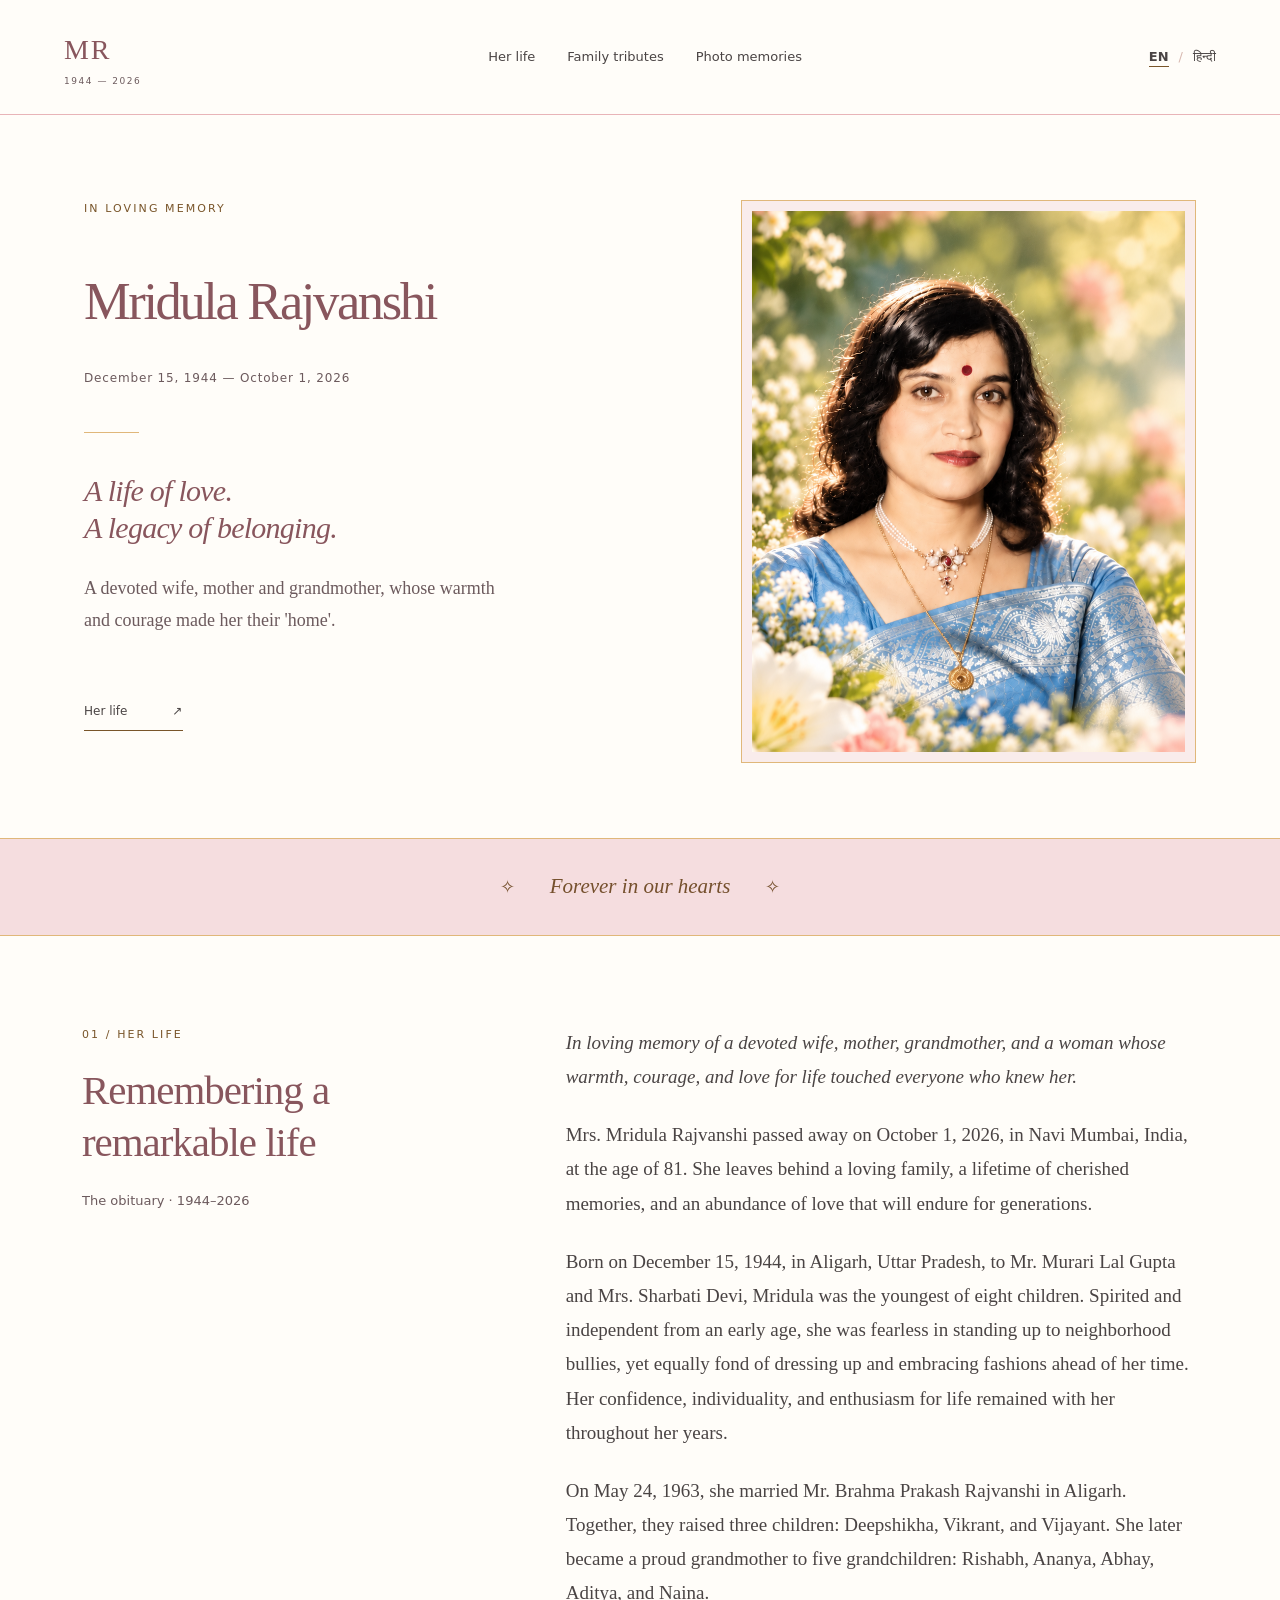
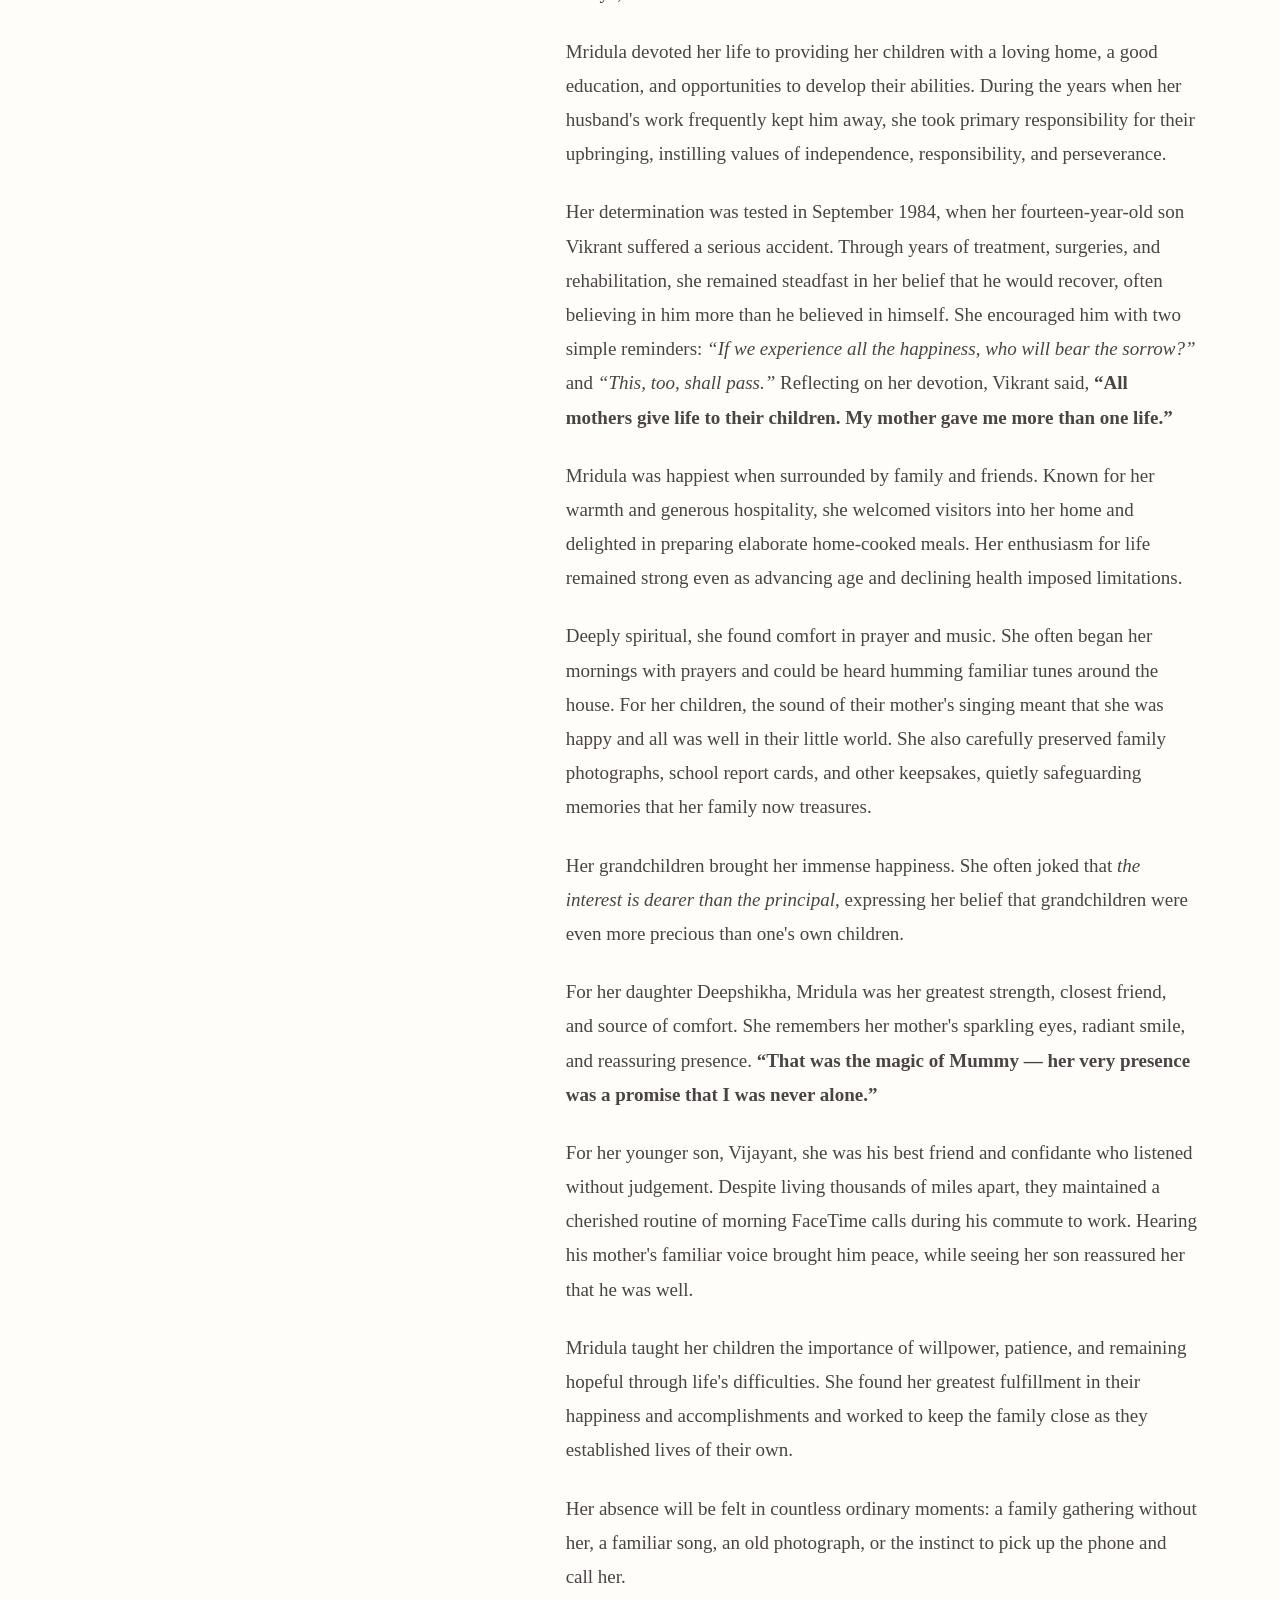
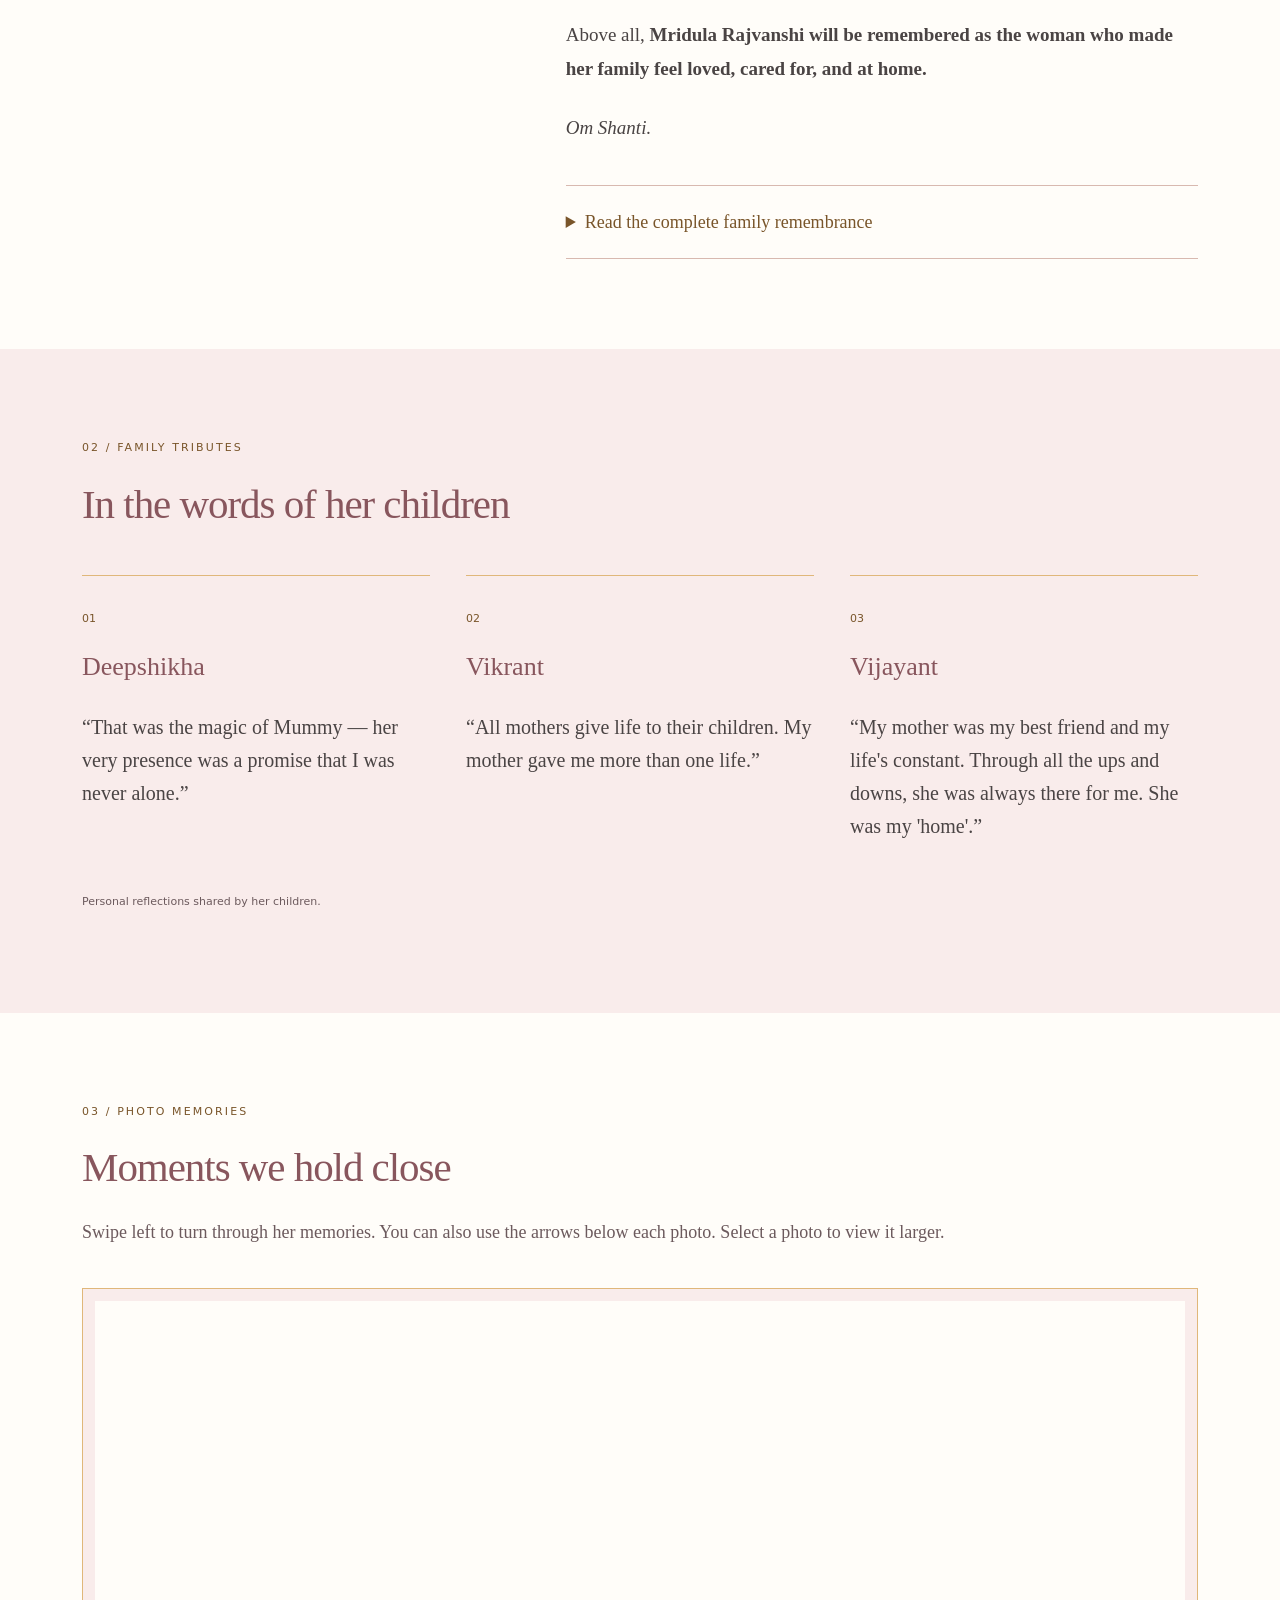
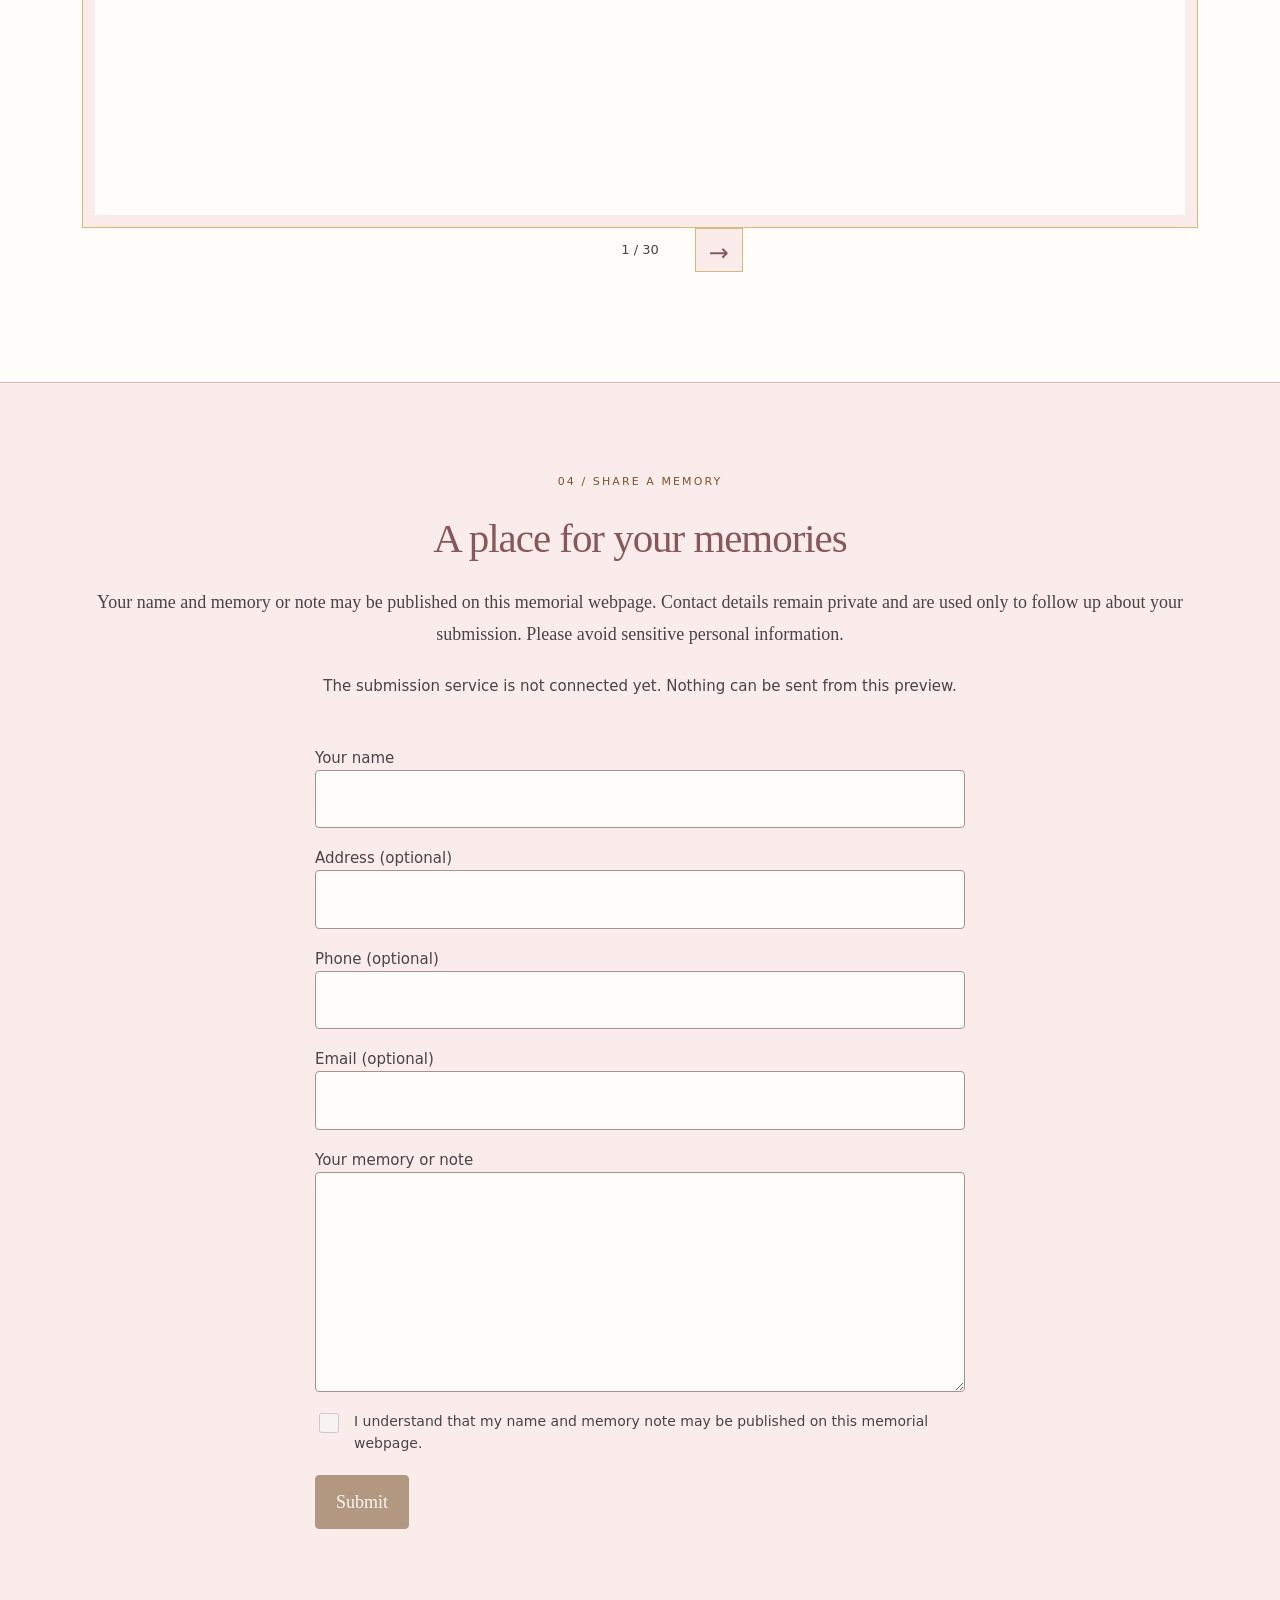
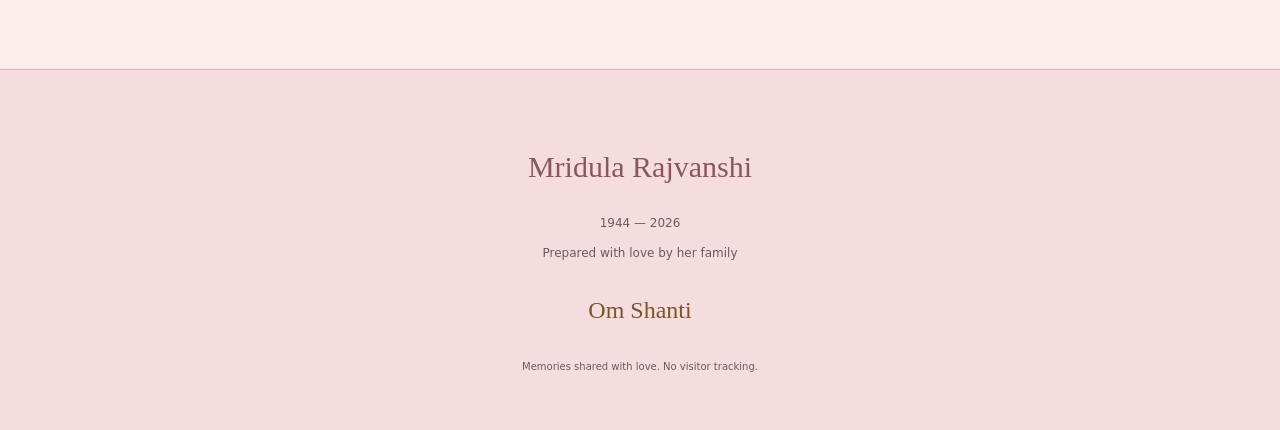
==== index.html @ 3deac4b6 "Publish memorial website with private moderated memories" ====
<!doctype html>
<html lang="en"><head><meta charset="utf-8"><meta name="viewport" content="width=device-width, initial-scale=1"><title>Mridula Rajvanshi | In loving memory · 1944–2026</title><meta name="description" content="A devoted wife, mother and grandmother, whose warmth and courage made her their 'home'."><meta name="robots" content="index, follow"><meta property="og:title" content="Mridula Rajvanshi · 1944–2026"><meta property="og:description" content="A devoted wife, mother and grandmother, whose warmth and courage made her their 'home'."><meta property="og:type" content="website"><meta property="og:locale" content="en_IN"><meta name="referrer" content="no-referrer"><meta http-equiv="Content-Security-Policy" content="default-src 'self'; img-src 'self'; style-src 'self'; script-src 'self'; connect-src 'self' https://mridula-memories.vbprajvanshi.workers.dev; form-action 'none'; base-uri 'none'; object-src 'none'"><link rel="stylesheet" href="styles.css"><!-- publication metadata --><link rel="canonical" href="https://vbprajvanshi-crypto.github.io/mridula-rajvanshi/"><meta property="og:url" content="https://vbprajvanshi-crypto.github.io/mridula-rajvanshi/"><link rel="alternate" hreflang="en" href="https://vbprajvanshi-crypto.github.io/mridula-rajvanshi/"><link rel="alternate" hreflang="hi" href="https://vbprajvanshi-crypto.github.io/mridula-rajvanshi/hi.html"><link rel="alternate" hreflang="x-default" href="https://vbprajvanshi-crypto.github.io/mridula-rajvanshi/"><!-- /publication metadata --></head>
<body><a class="skip" href="#main">Skip to content</a><header><a class="brand" href="#">MR <span>1944 — 2026</span></a><nav aria-label="Main navigation"><a href="#life">Her life</a><a href="#tributes">Family tributes</a><a href="#gallery">Photo memories</a></nav><div class="languages" aria-label="Language"><a href="index.html" lang="en" aria-current="page">EN</a><span>/</span><a href="hi.html" lang="hi" >हिन्दी</a></div></header>
<main id="main"><section class="hero"><div class="hero-copy"><p class="eyebrow">In loving memory</p><h1>Mridula Rajvanshi</h1><p class="dates">December 15, 1944 — October 1, 2026</p><div class="rule"></div><h2>A life of love.<br>A legacy of belonging.</h2><p class="intro">A devoted wife, mother and grandmother, whose warmth and courage made her their 'home'.</p><a class="text-link" href="#life">Her life <span aria-hidden="true">↗</span></a></div><figure class="portrait"><img src="portrait.png" width="850" height="1850" alt="Portrait of Mrs. Mridula Rajvanshi in a blue sari, surrounded by flowers." fetchpriority="high"></figure></section>
<div class="dedication"><span aria-hidden="true">✧</span><p>Forever in our hearts</p><span aria-hidden="true">✧</span></div>
<section id="life" class="story section"><div class="section-head"><p class="eyebrow">01 / Her life</p><h2>Remembering a remarkable life</h2><p>The obituary · 1944–2026</p></div><div class="prose"><p><em>In loving memory of a devoted wife, mother, grandmother, and a woman whose warmth, courage, and love for life touched everyone who knew her.</em></p>
<p>Mrs. Mridula Rajvanshi passed away on October 1, 2026, in Navi Mumbai, India, at the age of 81. She leaves behind a loving family, a lifetime of cherished memories, and an abundance of love that will endure for generations.</p>
<p>Born on December 15, 1944, in Aligarh, Uttar Pradesh, to Mr. Murari Lal Gupta and Mrs. Sharbati Devi, Mridula was the youngest of eight children. Spirited and independent from an early age, she was fearless in standing up to neighborhood bullies, yet equally fond of dressing up and embracing fashions ahead of her time. Her confidence, individuality, and enthusiasm for life remained with her throughout her years.</p>
<p>On May 24, 1963, she married Mr. Brahma Prakash Rajvanshi in Aligarh. Together, they raised three children: Deepshikha, Vikrant, and Vijayant. She later became a proud grandmother to five grandchildren: Rishabh, Ananya, Abhay, Aditya, and Naina.</p>
<p>Mridula devoted her life to providing her children with a loving home, a good education, and opportunities to develop their abilities. During the years when her husband&#x27;s work frequently kept him away, she took primary responsibility for their upbringing, instilling values of independence, responsibility, and perseverance.</p>
<p>Her determination was tested in September 1984, when her fourteen-year-old son Vikrant suffered a serious accident. Through years of treatment, surgeries, and rehabilitation, she remained steadfast in her belief that he would recover, often believing in him more than he believed in himself. She encouraged him with two simple reminders: <em>“If we experience all the happiness, who will bear the sorrow?”</em> and <em>“This, too, shall pass.”</em> Reflecting on her devotion, Vikrant said, <strong>“All mothers give life to their children. My mother gave me more than one life.”</strong></p>
<p>Mridula was happiest when surrounded by family and friends. Known for her warmth and generous hospitality, she welcomed visitors into her home and delighted in preparing elaborate home-cooked meals. Her enthusiasm for life remained strong even as advancing age and declining health imposed limitations.</p>
<p>Deeply spiritual, she found comfort in prayer and music. She often began her mornings with prayers and could be heard humming familiar tunes around the house. For her children, the sound of their mother&#x27;s singing meant that she was happy and all was well in their little world. She also carefully preserved family photographs, school report cards, and other keepsakes, quietly safeguarding memories that her family now treasures.</p>
<p>Her grandchildren brought her immense happiness. She often joked that <em>the interest is dearer than the principal</em>, expressing her belief that grandchildren were even more precious than one&#x27;s own children.</p>
<p>For her daughter Deepshikha, Mridula was her greatest strength, closest friend, and source of comfort. She remembers her mother&#x27;s sparkling eyes, radiant smile, and reassuring presence. <strong>“That was the magic of Mummy — her very presence was a promise that I was never alone.”</strong></p>
<p>For her younger son, Vijayant, she was his best friend and confidante who listened without judgement. Despite living thousands of miles apart, they maintained a cherished routine of morning FaceTime calls during his commute to work. Hearing his mother&#x27;s familiar voice brought him peace, while seeing her son reassured her that he was well.</p>
<p>Mridula taught her children the importance of willpower, patience, and remaining hopeful through life&#x27;s difficulties. She found her greatest fulfillment in their happiness and accomplishments and worked to keep the family close as they established lives of their own.</p>
<p>Her absence will be felt in countless ordinary moments: a family gathering without her, a familiar song, an old photograph, or the instinct to pick up the phone and call her.</p>
<p>Above all, <strong>Mridula Rajvanshi will be remembered as the woman who made her family feel loved, cared for, and at home.</strong></p>
<p><em>Om Shanti.</em></p><details id="remembrance"><summary>Read the complete family remembrance</summary><div class="long-story"><h3>A family remembrance</h3><p><em>In loving memory of a devoted wife, mother, grandmother, and a woman whose warmth, courage, and love for life touched everyone who knew her.</em></p>
<p>Mrs. Mridula Rajvanshi passed away on October 1, 2026, in Navi Mumbai, India, at the age of 81. She leaves behind a loving family, a lifetime of cherished memories, and an abundance of love that will endure for generations.</p>
<p>Born on December 15, 1944, in Aligarh, Uttar Pradesh, to Mr. Murari Lal Gupta and Mrs. Sharbati Devi, Mridula was the youngest of eight children, with three brothers and four sisters. Growing up in a large family, she developed the spirited, independent personality that would remain with her throughout her life. As a young girl, she was fearless in confronting neighborhood bullies and never hesitant to stand up for herself or others. At the same time, she loved dressing up and had a keen sense of fashion, often embracing styles well ahead of her time. Her confidence, individuality, and enthusiasm for life were evident from an early age.</p>
<p>On May 24, 1963, she married Mr. Brahma Prakash Rajvanshi in Aligarh. Together, they built a family and raised three children: Deepshikha, born in 1965; Vikrant, born in 1970; and Vijayant, born in 1979. She later became a proud and affectionate grandmother to five grandchildren: Rishabh, Ananya, Abhay, Aditya, and Naina.</p>
<p>Mridula devoted her life to raising her children and providing them with a secure, comfortable, and loving home. During the years when her husband&#x27;s work frequently kept him away from home, she took primary responsibility for managing the household and raising their children. She was determined that they receive a good education and have access to opportunities that would allow them to develop their interests and abilities. She believed in the importance of education, financial prudence, personal responsibility, and preparing her children to stand on their own feet.</p>
<p>Her determination was tested in September 1984, when her fourteen-year-old son Vikrant suffered a serious accident. The years that followed involved medical treatment, surgeries, rehabilitation, and repeated setbacks. Through it all, Mridula remained steadfast in her belief that her son would overcome the challenges before him. Whenever he struggled, she was there to help him find the strength to continue, often believing in him more than he believed in himself. She reminded him of two simple truths: <em>“If we experience all the happiness, who will bear the sorrow?”</em> and <em>“This, too, shall pass.”</em> These became guiding principles that helped him through some of the most difficult periods of his life.</p>
<p>Reflecting on his mother&#x27;s devotion, Vikrant expressed what her presence had meant to him: <strong>“All mothers give life to their children. My mother gave me more than one life.”</strong> Having survived several life-threatening experiences during his childhood and teenage years, he understood better than most the depth of her determination to keep him safe. The experience forged an especially close bond between them, and she remained protective of him throughout her life, while continuing to care deeply for all three of her children.</p>
<p>For her family, Mridula was the person around whom everyday life revolved. As her children grew older and started families of their own, her love and concern for them remained unchanged. She took comfort in knowing they were happy and well, and was always there when they needed her. She wanted her family to remain connected, even as careers, responsibilities, and geographical distances made spending time together increasingly difficult. She was happiest when everyone was together.</p>
<p>Her affection extended well beyond her immediate family. Among relatives and friends, she was known for her warmth, generosity, and hospitality. Her home was always open to extended family and friends. She took particular pleasure in preparing elaborate home-cooked meals, often going to considerable lengths to ensure that everyone was well fed and comfortable. Food was one of the many ways she expressed her love.</p>
<p>Mridula had a natural enthusiasm for life. She enjoyed the company of people, family gatherings, celebrations, good food, and the pleasures of everyday living. She retained her interest in dressing well and enjoying life even as advancing age and declining health began to impose limitations. Those who knew her admired her spirit, her generosity, and her ability to remain cheerful in difficult circumstances.</p>
<p>She was also practical and thoughtful in managing family affairs. She believed in saving for a rainy day and took considerable care in preserving things she considered important. Among her belongings, her family has since discovered carefully organized collections of birth announcements, wedding invitations, school report cards, class photographs, and other keepsakes from her children&#x27;s lives. Documents that might easily have been misplaced or discarded over the decades were preserved with remarkable care. Together, they tell the story of a mother who treasured her children&#x27;s lives and quietly safeguarded their memories.</p>
<p>Faith was another constant in Mridula&#x27;s life. A deeply spiritual woman, she believed in a higher power and found comfort in prayer and music. She often began her mornings with prayers, and her voice could frequently be heard humming a familiar tune as she went about her daily activities around the house. For her children, the sound of their mother&#x27;s singing was a reassuring part of growing up. It meant that she was happy, that life was proceeding as it should, and that all was well in their little world.</p>
<p>The arrival of her grandchildren brought her immense happiness. She delighted in their company, followed their lives with interest, and took great pride in their accomplishments. She often joked that <em>the interest is dearer than the principal</em>, a familiar Indian expression suggesting that grandchildren are even more precious than one&#x27;s own children. In her case, there was considerable truth behind the humor. Her grandchildren occupied a special place in her heart, and she made no effort to conceal her affection for them.</p>
<p>For her daughter Deepshikha, Mridula was a source of strength, comfort, and inspiration throughout her life. She was her closest friend, her confidante, and the person whose presence made life&#x27;s uncertainties seem less daunting. Deepshikha remembers her mother&#x27;s sparkling eyes and radiant smile, and the reassurance she felt simply by being near her. No matter what difficulties life presented, knowing that her mother was there gave her the confidence that somehow, everything would be all right. She admired her mother&#x27;s beauty, wisdom, kindness, and inner strength, and looked to her as an example of the woman she herself aspired to become. As Deepshikha expressed it, <strong>“That was the magic of Mummy — her very presence was a promise that I was never alone.”</strong></p>
<p>For her youngest son, Vijayant, Mridula was also his closest friend and confidante. Their relationship was one of openness and mutual understanding. He could speak freely with her, knowing that she would listen without judgment. She offered advice when needed and was often the voice of reason. Although they lived thousands of miles apart, with Mridula in India and Vijayant in the United States, they maintained a simple routine that helped bridge the distance. Each morning, as he began his drive to work, he would call her on FaceTime. She could see him while he concentrated on the road, and he could hear her familiar voice. The conversations were often about ordinary things, but they brought comfort to both. For him, hearing his mother&#x27;s voice was a peaceful way to begin the day. For her, seeing her son, even briefly, reassured her that he was doing well.</p>
<p>Among the most enduring lessons Mridula passed on to her children was the importance of willpower and the belief that difficult times, however overwhelming, would eventually pass. She encouraged them to face adversity with determination, patience, and a positive outlook. These were not merely words of advice; they reflected the way she approached her own life. Her children had watched her confront hardships, often with a smile, and had learned from her example. As Vikrant later reflected, they did more than adore their mother; they revered her for the strength she demonstrated and the courage she inspired in them.</p>
<p>Mridula considered her children and their accomplishments to be her greatest source of pride. She found fulfillment in seeing them grow into independent adults, establish their own families, and lead meaningful lives. Their happiness mattered deeply to her, as did the knowledge that they would always have one another.</p>
<p>Her passing has left a profound emptiness in the lives of those closest to her. For more than six decades, she was a constant presence in her family&#x27;s life: remembering birthdays and anniversaries, worrying about everyone&#x27;s health and happiness, preparing favorite meals, offering advice, and making sure that no one felt forgotten. Her love was expressed as much through these ordinary acts of care as through words.</p>
<p>Her children and grandchildren will remember her through the stories she told, the meals she prepared, the songs she sang, the traditions she maintained, and the many small gestures that made each of them feel loved.</p>
<p>There will be moments when her absence is especially difficult to bear: a family gathering without her, a photograph that brings back an unexpected memory, a familiar song she would hum, or a morning drive when the instinct to call her remains, even though she can no longer answer.</p>
<p>Mridula Rajvanshi lived with courage, generosity, faith, and a deep love for her family. She found happiness in the happiness of those she loved and devoted herself to making their lives better.</p>
<p>Above all, she will be remembered as the woman who made her family feel loved, cared for, and at home.</p>
<p><strong>She is deeply loved, profoundly missed, and will always remain a part of the family she held so dear.</strong></p>
<p><em>Om Shanti.</em> </p></div></details></div></section>
<section id="tributes" class="section tributes"><p class="eyebrow">02 / Family tributes</p><h2>In the words of her children</h2><div class="tribute-grid"><article><span class="number">01</span><h3>Deepshikha</h3><p>“That was the magic of Mummy — her very presence was a promise that I was never alone.”</p></article><article><span class="number">02</span><h3>Vikrant</h3><p>“All mothers give life to their children. My mother gave me more than one life.”</p></article><article><span class="number">03</span><h3>Vijayant</h3><p>“My mother was my best friend and my life's constant. Through all the ups and downs, she was always there for me. She was my 'home'.”</p></article></div><p class="caption">Personal reflections shared by her children.</p></section>
<section id="gallery" class="section gallery"><p class="eyebrow">03 / Photo memories</p><h2>Moments we hold close</h2><p id="gallery-help">Swipe left to turn through her memories. You can also use the arrows below each photo. Select a photo to view it larger.</p><div class="gallery-flipper" role="region" aria-label="Moments we hold close" aria-describedby="gallery-help" tabindex="0"><figure class="memory-photo" id="memory-1" role="group" aria-label="1 / 30"><a href="memory-28.jpg" aria-label="A familiar smile"><img src="memory-28.jpg" alt="A familiar smile" width="738" height="738" loading="lazy" decoding="async"></a><nav class="photo-controls" aria-label="Photo navigation"><span></span><span>1 / 30</span><a href="#memory-2" aria-label="Next photograph">→</a></nav></figure><figure class="memory-photo" id="memory-2" role="group" aria-label="2 / 30"><a href="memory-01.jpg" aria-label="A portrait from her younger years"><img src="memory-01.jpg" alt="A portrait from her younger years" width="590" height="882" loading="lazy" decoding="async"></a><nav class="photo-controls" aria-label="Photo navigation"><a href="#memory-1" aria-label="Previous photograph">←</a><span>2 / 30</span><a href="#memory-3" aria-label="Next photograph">→</a></nav></figure><figure class="memory-photo" id="memory-3" role="group" aria-label="3 / 30"><a href="memory-02.jpg" aria-label="Ready for her wedding"><img src="memory-02.jpg" alt="Ready for her wedding" width="303" height="298" loading="lazy" decoding="async"></a><nav class="photo-controls" aria-label="Photo navigation"><a href="#memory-2" aria-label="Previous photograph">←</a><span>3 / 30</span><a href="#memory-4" aria-label="Next photograph">→</a></nav></figure><figure class="memory-photo" id="memory-4" role="group" aria-label="4 / 30"><a href="memory-03.jpg" aria-label="A shared portrait"><img src="memory-03.jpg" alt="A shared portrait" width="1232" height="880" loading="lazy" decoding="async"></a><nav class="photo-controls" aria-label="Photo navigation"><a href="#memory-3" aria-label="Previous photograph">←</a><span>4 / 30</span><a href="#memory-5" aria-label="Next photograph">→</a></nav></figure><figure class="memory-photo" id="memory-5" role="group" aria-label="5 / 30"><a href="memory-04.jpg" aria-label="With her children"><img src="memory-04.jpg" alt="With her children" width="1600" height="1026" loading="lazy" decoding="async"></a><nav class="photo-controls" aria-label="Photo navigation"><a href="#memory-4" aria-label="Previous photograph">←</a><span>5 / 30</span><a href="#memory-6" aria-label="Next photograph">→</a></nav></figure><figure class="memory-photo" id="memory-6" role="group" aria-label="6 / 30"><a href="memory-07.jpg" aria-label="Among the roses · May 2017"><img src="memory-07.jpg" alt="Among the roses" width="1600" height="999" loading="lazy" decoding="async"></a><nav class="photo-controls" aria-label="Photo navigation"><a href="#memory-5" aria-label="Previous photograph">←</a><span>6 / 30</span><a href="#memory-7" aria-label="Next photograph">→</a></nav></figure><figure class="memory-photo" id="memory-7" role="group" aria-label="7 / 30"><a href="memory-08.jpg" aria-label="Beverly Hills · May 2017"><img src="memory-08.jpg" alt="Beverly Hills" width="1600" height="1000" loading="lazy" decoding="async"></a><nav class="photo-controls" aria-label="Photo navigation"><a href="#memory-6" aria-label="Previous photograph">←</a><span>7 / 30</span><a href="#memory-8" aria-label="Next photograph">→</a></nav></figure><figure class="memory-photo" id="memory-8" role="group" aria-label="8 / 30"><a href="memory-09.jpg" aria-label="Rishabh’s graduation · May 2017"><img src="memory-09.jpg" alt="Rishabh’s graduation" width="1600" height="1600" loading="lazy" decoding="async"></a><nav class="photo-controls" aria-label="Photo navigation"><a href="#memory-7" aria-label="Previous photograph">←</a><span>8 / 30</span><a href="#memory-9" aria-label="Next photograph">→</a></nav></figure><figure class="memory-photo" id="memory-9" role="group" aria-label="9 / 30"><a href="memory-10.jpg" aria-label="A portrait among the flowers · May 2017"><img src="memory-10.jpg" alt="A portrait among the flowers" width="1600" height="1600" loading="lazy" decoding="async"></a><nav class="photo-controls" aria-label="Photo navigation"><a href="#memory-8" aria-label="Previous photograph">←</a><span>9 / 30</span><a href="#memory-10" aria-label="Next photograph">→</a></nav></figure><figure class="memory-photo" id="memory-10" role="group" aria-label="10 / 30"><a href="memory-11.jpg" aria-label="With Aditya · June 2017"><img src="memory-11.jpg" alt="With Aditya" width="1600" height="1066" loading="lazy" decoding="async"></a><nav class="photo-controls" aria-label="Photo navigation"><a href="#memory-9" aria-label="Previous photograph">←</a><span>10 / 30</span><a href="#memory-11" aria-label="Next photograph">→</a></nav></figure><figure class="memory-photo" id="memory-11" role="group" aria-label="11 / 30"><a href="memory-13.jpg" aria-label="A Vermont outing · October 2023"><img src="memory-13.jpg" alt="A Vermont outing" width="1200" height="1600" loading="lazy" decoding="async"></a><nav class="photo-controls" aria-label="Photo navigation"><a href="#memory-10" aria-label="Previous photograph">←</a><span>11 / 30</span><a href="#memory-12" aria-label="Next photograph">→</a></nav></figure><figure class="memory-photo" id="memory-12" role="group" aria-label="12 / 30"><a href="memory-14.jpg" aria-label="Together in Vermont · October 2023"><img src="memory-14.jpg" alt="Together in Vermont" width="1600" height="1200" loading="lazy" decoding="async"></a><nav class="photo-controls" aria-label="Photo navigation"><a href="#memory-11" aria-label="Previous photograph">←</a><span>12 / 30</span><a href="#memory-13" aria-label="Next photograph">→</a></nav></figure><figure class="memory-photo" id="memory-13" role="group" aria-label="13 / 30"><a href="memory-15.jpg" aria-label="A break at the pumpkin patch · October 2023"><img src="memory-15.jpg" alt="A break at the pumpkin patch" width="1600" height="1200" loading="lazy" decoding="async"></a><nav class="photo-controls" aria-label="Photo navigation"><a href="#memory-12" aria-label="Previous photograph">←</a><span>13 / 30</span><a href="#memory-14" aria-label="Next photograph">→</a></nav></figure><figure class="memory-photo" id="memory-14" role="group" aria-label="14 / 30"><a href="memory-16.jpg" aria-label="An autumn afternoon · October 2023"><img src="memory-16.jpg" alt="An autumn afternoon" width="1200" height="1600" loading="lazy" decoding="async"></a><nav class="photo-controls" aria-label="Photo navigation"><a href="#memory-13" aria-label="Previous photograph">←</a><span>14 / 30</span><a href="#memory-15" aria-label="Next photograph">→</a></nav></figure><figure class="memory-photo" id="memory-15" role="group" aria-label="15 / 30"><a href="memory-17.jpg" aria-label="Apple-picking memories · October 2023"><img src="memory-17.jpg" alt="Apple-picking memories" width="1200" height="1600" loading="lazy" decoding="async"></a><nav class="photo-controls" aria-label="Photo navigation"><a href="#memory-14" aria-label="Previous photograph">←</a><span>15 / 30</span><a href="#memory-16" aria-label="Next photograph">→</a></nav></figure><figure class="memory-photo" id="memory-16" role="group" aria-label="16 / 30"><a href="memory-18.jpg" aria-label="Durga Puja with family · October 2023"><img src="memory-18.jpg" alt="Durga Puja with family" width="1600" height="1200" loading="lazy" decoding="async"></a><nav class="photo-controls" aria-label="Photo navigation"><a href="#memory-15" aria-label="Previous photograph">←</a><span>16 / 30</span><a href="#memory-17" aria-label="Next photograph">→</a></nav></figure><figure class="memory-photo" id="memory-17" role="group" aria-label="17 / 30"><a href="memory-19.jpg" aria-label="A morning walk together · October 2023"><img src="memory-19.jpg" alt="A morning walk together" width="1600" height="1200" loading="lazy" decoding="async"></a><nav class="photo-controls" aria-label="Photo navigation"><a href="#memory-16" aria-label="Previous photograph">←</a><span>17 / 30</span><a href="#memory-18" aria-label="Next photograph">→</a></nav></figure><figure class="memory-photo" id="memory-18" role="group" aria-label="18 / 30"><a href="memory-20.jpg" aria-label="Autumn light · October 2023"><img src="memory-20.jpg" alt="Autumn light" width="1600" height="900" loading="lazy" decoding="async"></a><nav class="photo-controls" aria-label="Photo navigation"><a href="#memory-17" aria-label="Previous photograph">←</a><span>18 / 30</span><a href="#memory-19" aria-label="Next photograph">→</a></nav></figure><figure class="memory-photo" id="memory-19" role="group" aria-label="19 / 30"><a href="memory-21.jpg" aria-label="A walk among the trees · October 2023"><img src="memory-21.jpg" alt="A walk among the trees" width="1600" height="900" loading="lazy" decoding="async"></a><nav class="photo-controls" aria-label="Photo navigation"><a href="#memory-18" aria-label="Previous photograph">←</a><span>19 / 30</span><a href="#memory-20" aria-label="Next photograph">→</a></nav></figure><figure class="memory-photo" id="memory-20" role="group" aria-label="20 / 30"><a href="memory-22.jpg" aria-label="Diwali with family · November 2023"><img src="memory-22.jpg" alt="Diwali with family" width="1200" height="1600" loading="lazy" decoding="async"></a><nav class="photo-controls" aria-label="Photo navigation"><a href="#memory-19" aria-label="Previous photograph">←</a><span>20 / 30</span><a href="#memory-21" aria-label="Next photograph">→</a></nav></figure><figure class="memory-photo" id="memory-21" role="group" aria-label="21 / 30"><a href="memory-23.jpg" aria-label="At Akshardham · November 2023"><img src="memory-23.jpg" alt="At Akshardham" width="1600" height="1200" loading="lazy" decoding="async"></a><nav class="photo-controls" aria-label="Photo navigation"><a href="#memory-20" aria-label="Previous photograph">←</a><span>21 / 30</span><a href="#memory-22" aria-label="Next photograph">→</a></nav></figure><figure class="memory-photo" id="memory-22" role="group" aria-label="22 / 30"><a href="memory-24.jpg" aria-label="A smile and a drawing · December 2023"><img src="memory-24.jpg" alt="A smile and a drawing" width="1200" height="1600" loading="lazy" decoding="async"></a><nav class="photo-controls" aria-label="Photo navigation"><a href="#memory-21" aria-label="Previous photograph">←</a><span>22 / 30</span><a href="#memory-23" aria-label="Next photograph">→</a></nav></figure><figure class="memory-photo" id="memory-23" role="group" aria-label="23 / 30"><a href="memory-25.jpg" aria-label="Snow-day memories · February 2024"><img src="memory-25.jpg" alt="Snow-day memories" width="900" height="1600" loading="lazy" decoding="async"></a><nav class="photo-controls" aria-label="Photo navigation"><a href="#memory-22" aria-label="Previous photograph">←</a><span>23 / 30</span><a href="#memory-24" aria-label="Next photograph">→</a></nav></figure><figure class="memory-photo" id="memory-24" role="group" aria-label="24 / 30"><a href="memory-29.jpg" aria-label="A close moment together · June 2026"><img src="memory-29.jpg" alt="A close moment together" width="1200" height="1600" loading="lazy" decoding="async"></a><nav class="photo-controls" aria-label="Photo navigation"><a href="#memory-23" aria-label="Previous photograph">←</a><span>24 / 30</span><a href="#memory-25" aria-label="Next photograph">→</a></nav></figure><figure class="memory-photo" id="memory-25" role="group" aria-label="25 / 30"><a href="memory-32.jpg" aria-label="A cuddle at home · July 2026"><img src="memory-32.jpg" alt="A cuddle at home" width="1200" height="1600" loading="lazy" decoding="async"></a><nav class="photo-controls" aria-label="Photo navigation"><a href="#memory-24" aria-label="Previous photograph">←</a><span>25 / 30</span><a href="#memory-26" aria-label="Next photograph">→</a></nav></figure><figure class="memory-photo" id="memory-26" role="group" aria-label="26 / 30"><a href="memory-33.jpg" aria-label="An embrace to remember · July 2026"><img src="memory-33.jpg" alt="An embrace to remember" width="1200" height="1600" loading="lazy" decoding="async"></a><nav class="photo-controls" aria-label="Photo navigation"><a href="#memory-25" aria-label="Previous photograph">←</a><span>26 / 30</span><a href="#memory-27" aria-label="Next photograph">→</a></nav></figure><figure class="memory-photo" id="memory-27" role="group" aria-label="27 / 30"><a href="memory-34.jpg" aria-label="Love across generations · July 2026"><img src="memory-34.jpg" alt="Love across generations" width="1200" height="1600" loading="lazy" decoding="async"></a><nav class="photo-controls" aria-label="Photo navigation"><a href="#memory-26" aria-label="Previous photograph">←</a><span>27 / 30</span><a href="#memory-28" aria-label="Next photograph">→</a></nav></figure><figure class="memory-photo" id="memory-28" role="group" aria-label="28 / 30"><a href="memory-35.jpg" aria-label="Surrounded by her grandchildren · July 2026"><img src="memory-35.jpg" alt="Surrounded by her grandchildren" width="1600" height="900" loading="lazy" decoding="async"></a><nav class="photo-controls" aria-label="Photo navigation"><a href="#memory-27" aria-label="Previous photograph">←</a><span>28 / 30</span><a href="#memory-29" aria-label="Next photograph">→</a></nav></figure><figure class="memory-photo" id="memory-29" role="group" aria-label="29 / 30"><a href="memory-27.jpg" aria-label="A family gathering"><img src="memory-27.jpg" alt="A family gathering" width="1600" height="1200" loading="lazy" decoding="async"></a><nav class="photo-controls" aria-label="Photo navigation"><a href="#memory-28" aria-label="Previous photograph">←</a><span>29 / 30</span><a href="#memory-30" aria-label="Next photograph">→</a></nav></figure><figure class="memory-photo" id="memory-30" role="group" aria-label="30 / 30"><a href="memory-31.jpg" aria-label="Hands joined in family love · June 2026"><img src="memory-31.jpg" alt="Hands joined in family love" width="1200" height="1600" loading="lazy" decoding="async"></a><nav class="photo-controls" aria-label="Photo navigation"><a href="#memory-29" aria-label="Previous photograph">←</a><span>30 / 30</span><span></span></nav></figure></div></section>
<section id="memories" class="section memories"><p class="eyebrow">04 / Share a memory</p><h2>A place for your memories</h2><p id="memory-privacy">Your name and memory or note may be published on this memorial webpage. Contact details remain private and are used only to follow up about your submission. Please avoid sensitive personal information.</p><p id="memory-status" role="status" aria-live="polite">The submission service is not connected yet. Nothing can be sent from this preview.</p><form id="memory-form" aria-describedby="memory-privacy memory-status"><fieldset disabled><legend class="sr-only">Your memory or note</legend><label for="memory-name">Your name</label><input id="memory-name" name="name" type="text" maxlength="100" autocomplete="off" required><label for="memory-address">Address (optional)</label><input id="memory-address" name="address" type="text" maxlength="500" autocomplete="off" ><label for="memory-phone">Phone (optional)</label><input id="memory-phone" name="phone" type="tel" maxlength="60" autocomplete="off" ><label for="memory-email">Email (optional)</label><input id="memory-email" name="email" type="email" maxlength="254" autocomplete="off" ><label for="memory-note">Your memory or note</label><textarea id="memory-note" name="note" rows="6" maxlength="5000" required></textarea><div class="honey" aria-hidden="true"><label>Website<input name="website" tabindex="-1" autocomplete="off"></label></div><label class="consent"><input name="consent" type="checkbox" required> <span>I understand that my name and memory note may be published on this memorial webpage.</span></label><button type="submit">Submit</button></fieldset></form><noscript><p>JavaScript is needed to submit a memory.</p></noscript><div id="approved-memories" aria-live="polite"></div></section></main><footer><p class="footer-name">Mridula Rajvanshi</p><p>1944 — 2026</p><p>Prepared with love by her family</p><p class="peace">Om Shanti</p><small>Memories shared with love. No visitor tracking.</small></footer><script src="memory-config.js" defer></script><script src="memories.js" defer></script></body></html>
---- styles.css ----
:root{--paper:#f7f3ea;--ink:#342e28;--muted:#6d6253;--gold:#856b36;--line:#d9cdb7;--tint:#eee6d8}*{box-sizing:border-box}html{scroll-behavior:smooth;scroll-padding-top:2rem}body{margin:0;background:var(--paper);color:var(--ink);font:18px/1.8 Georgia,'Noto Serif Devanagari','Kohinoor Devanagari',serif}a{color:inherit;text-underline-offset:5px}a:hover{color:var(--gold)}a:focus-visible,summary:focus-visible{outline:3px solid var(--gold);outline-offset:6px}.skip{position:absolute;top:-100px;background:white;padding:1rem;z-index:3}.skip:focus{top:0}.review-banner{text-align:center;background:var(--tint);font:11px/1.5 system-ui,sans-serif;letter-spacing:.12em;padding:7px;text-transform:uppercase}header{max-width:1320px;margin:auto;display:flex;justify-content:space-between;align-items:center;padding:25px 5%;border-bottom:1px solid var(--line);gap:20px}.brand{text-decoration:none;font-size:28px;letter-spacing:.07em}.brand span{display:block;font:9px/1.5 system-ui,sans-serif;letter-spacing:.17em}nav{display:flex;gap:32px;font:13px/1.5 system-ui,sans-serif}nav a{text-decoration:none}.languages{display:flex;gap:10px;font:13px/1.5 system-ui,sans-serif}.languages a{text-decoration:none}.languages [aria-current]{border-bottom:1px solid var(--gold);font-weight:700}.languages span{color:var(--line)}.hero{max-width:1240px;margin:auto;padding:85px 5% 75px;display:grid;grid-template-columns:1.2fr 1fr;gap:10%;align-items:center}.eyebrow{font:11px/1.6 system-ui,sans-serif;letter-spacing:.19em;text-transform:uppercase;color:var(--gold);margin:0 0 22px}h1{font-weight:400;font-size:clamp(44px,5.4vw,76px);line-height:1.12;letter-spacing:-.045em;margin:0 0 22px}h2{font-weight:400;font-size:clamp(30px,3.2vw,44px);line-height:1.25;letter-spacing:-.025em;margin:0 0 22px}.dates{font:12px/1.7 system-ui,sans-serif;letter-spacing:.07em;color:var(--muted)}.rule{width:55px;border-top:1px solid var(--gold);margin:34px 0}.hero h2{font-size:30px;font-style:italic}.intro{color:var(--muted);font-size:18px;max-width:440px}.text-link{display:inline-flex;gap:45px;font:12px/1.5 system-ui,sans-serif;text-decoration:none;border-bottom:1px solid var(--gold);padding:10px 0;margin-top:18px}.portrait{margin:0;padding:14px;border:1px solid var(--line);transform:none}.portrait-inner{min-height:440px;background:var(--tint);display:flex;flex-direction:column;justify-content:center;align-items:center;padding:32px;text-align:center}.monogram{font-size:90px;line-height:1.5;color:#927c54}.portrait figcaption{font:12px/1.7 system-ui,sans-serif;color:var(--muted);max-width:180px}.dedication{display:flex;align-items:center;justify-content:center;gap:35px;border-block:1px solid var(--line);padding:8px;color:var(--gold)}.dedication p{font-size:21px;font-style:italic}.section{max-width:1240px;margin:auto;padding:90px 5%}.story{display:grid;grid-template-columns:1fr 1.65fr;gap:9%}.section-head>p:not(.eyebrow){font:13px/1.7 system-ui,sans-serif;color:var(--muted)}.prose{font-size:19px}.prose>p:first-child{margin-top:0}.prose p{margin:0 0 24px}.prose strong{font-weight:600}details{margin-top:40px;border-block:1px solid var(--line);padding:20px 0}summary{cursor:pointer;color:var(--gold);font-size:18px}.long-story{padding-top:30px}h3{font-weight:400;font-size:26px}.tributes{max-width:none;background:var(--tint);padding-inline:max(5%,calc((100% - 1116px)/2))}.tribute-grid{display:grid;grid-template-columns:repeat(3,1fr);gap:36px;margin-top:45px}.tribute-grid article{border-top:1px solid #b7a68a;padding-top:24px}.number{font:11px system-ui,sans-serif;color:var(--gold)}.tribute-grid h3{margin:12px 0}.tribute-grid p{font-size:20px;line-height:1.65}.caption{font:11px/1.7 system-ui,sans-serif;color:var(--muted);margin-top:30px}.gallery>p:not(.eyebrow){color:var(--muted)}.photo-grid{display:grid;grid-template-columns:repeat(3,1fr);gap:24px;margin-top:32px}.photo-slot{background:var(--tint);border:1px solid var(--line);aspect-ratio:4/3;display:flex;flex-direction:column;align-items:center;justify-content:center;padding:15px;text-align:center}.photo-slot span{font-size:32px;color:var(--gold)}.photo-slot p{font:12px/1.6 system-ui,sans-serif;color:var(--muted)}.memories{text-align:center;border-top:1px solid var(--line);max-width:1116px}.memories>p:last-child{max-width:650px;margin:auto;color:var(--muted)}footer{text-align:center;border-top:1px solid var(--line);padding:50px 20px}footer p{font:12px/1.5 system-ui,sans-serif;color:var(--muted)}footer .footer-name{font:30px Georgia,serif;color:var(--ink)}footer .peace{font:24px Georgia,serif;color:var(--gold);margin-top:35px}footer small{font:10px system-ui,sans-serif;color:var(--muted)}[lang=hi] body{line-height:1.95}[lang=hi] h1{letter-spacing:0}[lang=hi] .eyebrow{letter-spacing:.06em}@media(max-width:700px){header{padding:18px 6%;flex-wrap:wrap}.brand{font-size:24px}nav{order:3;width:100%;justify-content:space-between;gap:12px;font-size:12px}.hero{grid-template-columns:1fr;padding:50px 7%;gap:40px}.hero-copy{max-width:500px}.portrait{width:85%;max-width:360px;margin:0 auto}.portrait-inner{min-height:330px}.section{padding:55px 7%}.story{display:block}.section-head{margin-bottom:30px}.prose{font-size:18px}.tribute-grid{grid-template-columns:1fr;gap:20px}.photo-grid{grid-template-columns:1fr}.photo-slot{aspect-ratio:16/9}.dedication{gap:18px}.dedication p{font-size:18px}}@media(prefers-reduced-motion:reduce){html{scroll-behavior:auto}}@media print{header,.review-banner,.skip,.languages,.photo-grid{display:none}.hero{padding:20px;display:block}.portrait{display:none}.section{padding:20px}.story{display:block}details:not([open]){display:none}body{background:white;color:black}}

/* Navy memorial with champagne-metallic name lettering. */
:root{
 color-scheme:dark;
 --paper:#04120e;
 --ink:#e4efe6;
 --muted:#bed3c3;
 --gold:#d6ad60;
 --line:#2b4439;
 --tint:#0a2119;
 --accent-heading:#bdddc5;
}
body{background:radial-gradient(ellipse at 50% 0,#0c2a20 0,transparent 700px),var(--paper)}
h1,.brand,.monogram,footer .footer-name{color:var(--gold)}

.brand span{color:var(--muted)}
h2,h3{color:var(--accent-heading)}
.hero .rule{border-color:var(--gold)}
.portrait{border-color:#587264}
.tribute-grid article{border-top-color:var(--line)}
.skip{background:var(--tint);color:var(--ink)}
.brand:hover{color:var(--gold)}
@media print{
 :root{color-scheme:light;--paper:white;--ink:black;--muted:#333;--gold:#67512c;--line:#bbb;--tint:#f5f5f5;--accent-heading:black}
 body{background:white;color:black}
 h1,.brand,.monogram,footer .footer-name{background:none;color:black;-webkit-text-fill-color:black}
}

/* Keep name lettering complete and the English name on one line. */
.hero-copy{min-width:0}
.hero h1{padding-block:.15em .25em;line-height:1.35;margin-bottom:12px}
html[lang=en] .hero h1{white-space:nowrap;font-size:clamp(25px,4.1vw,58px);letter-spacing:-.045em}
html[lang=hi] .hero h1{line-height:1.65;padding-block:.2em .4em;letter-spacing:0}
@media(max-width:700px){html[lang=en] .hero h1{font-size:clamp(23px,7.1vw,48px)}}

/* Shared bilingual opening geometry: language changes do not shift the layout. */
.hero{align-items:start}
.hero-copy{display:grid;grid-template-rows:40px 128px 44px 60px 100px 120px 58px}
.hero-copy>.eyebrow{margin:0;align-self:start}
html[lang=en] .hero h1,html[lang=hi] .hero h1{
 box-sizing:border-box;display:flex;align-items:center;
 height:128px;margin:0;padding:12px 0 18px;
 line-height:1.3;white-space:nowrap;
}
html[lang=hi] .hero h1{font-size:clamp(36px,4.1vw,58px)}
.hero-copy>.dates{margin:0;align-self:start}
.hero-copy>.rule{margin:20px 0 0;align-self:start}
.hero-copy>h2{margin:0;align-self:start}
.hero-copy>.intro{margin:0;align-self:start}
.hero-copy>.text-link{margin:0;align-self:start;justify-self:start}
@media(max-width:700px){
 .hero-copy{grid-template-rows:36px 100px 48px 54px 106px 156px 58px}
 html[lang=en] .hero h1,html[lang=hi] .hero h1{height:100px;padding:10px 0 16px}
 html[lang=hi] .hero h1{font-size:clamp(30px,7.1vw,48px)}
}
@media print{.hero-copy{display:block}html[lang=en] .hero h1,html[lang=hi] .hero h1{height:auto}}

/* Portrait framing preserves the original local file; only the display is cropped. */
.portrait{padding:10px;transform:none;align-self:start}
.portrait>img{display:block;width:100%;height:auto;aspect-ratio:4/5;object-fit:cover;object-position:50% 64%}
@media(max-width:700px){.portrait{width:100%;max-width:380px}}

/* Solid champagne gold with a restrained, static gleam; no gradient. */
h1,.brand,.monogram,footer .footer-name{
 color:var(--gold);
 text-shadow:0 1px 0 rgba(255,247,226,.24),0 0 12px rgba(226,201,155,.16);
}
.brand span{text-shadow:none}
@media print{h1,.brand,.monogram,footer .footer-name{color:black;text-shadow:none}}

/* Rich gold with crisp glints, without gradient shading or animation. */
h1,.brand,.monogram,footer .footer-name{
 color:var(--gold);
 text-shadow:0 -1px 0 rgba(255,241,194,.7),0 1px 1px rgba(83,48,9,.8),0 0 5px rgba(233,185,83,.38);
}
.hero h1{position:relative}
.brand{position:relative}
@media print{h1,.brand,.monogram,footer .footer-name{text-shadow:none;color:black}}

/* Chronological family album, with complete photo compositions. */
.gallery-chapter{margin-top:48px}
.gallery-chapter>h3{padding-bottom:12px;border-bottom:1px solid var(--line)}
.photo-grid{align-items:start}
.memory-photo{margin:0;min-width:0}
.memory-photo a{display:block;background:var(--tint);border:1px solid var(--line);padding:6px}
.memory-photo img{display:block;width:100%;height:auto;aspect-ratio:4/3;object-fit:contain;background:var(--paper)}
.memory-photo figcaption{font:13px/1.65 system-ui,sans-serif;color:var(--muted);padding:12px 2px}
.memory-photo a:hover{border-color:var(--gold)}
@media(min-width:501px) and (max-width:700px){.gallery .photo-grid{grid-template-columns:repeat(2,minmax(0,1fr))}}

/* Swipeable photo flipper, with native keyboard and link navigation. */
.gallery-flipper{display:flex;gap:24px;overflow-x:auto;scroll-snap-type:x mandatory;overscroll-behavior-x:contain;scroll-behavior:smooth;scrollbar-color:var(--gold) var(--tint);padding:8px 0 20px;margin-top:32px}
.gallery-flipper>.memory-photo{flex:0 0 100%;scroll-snap-align:start;scroll-snap-stop:always;scroll-margin-top:24px}
.gallery-flipper .memory-photo> a{height:clamp(300px,60vh,650px);display:flex;align-items:center;justify-content:center;padding:12px}
.gallery-flipper .memory-photo img{width:100%;height:100%;aspect-ratio:auto;object-fit:contain}
.gallery-flipper figcaption{text-align:center;font-size:15px;padding:16px 8px 8px}
.photo-controls{display:flex;align-items:center;justify-content:center;gap:36px;width:100%;font:13px/1.5 system-ui,sans-serif}
.photo-controls>a,.photo-controls>span:first-child,.photo-controls>span:last-child{display:grid;place-items:center;width:48px;height:44px}
.photo-controls>a{border:1px solid var(--line);text-decoration:none;color:var(--gold);font-size:24px}
.photo-controls>a:hover{border-color:var(--gold)}
.gallery-flipper:focus-visible{outline:2px solid var(--gold);outline-offset:6px}
@media(prefers-reduced-motion:reduce){.gallery-flipper{scroll-behavior:auto}}
@media(max-width:700px){.photo-controls{order:initial}.gallery-flipper .memory-photo>a{height:55vh;min-height:300px;max-height:580px}}
@media print{.gallery-flipper{display:block;overflow:visible}.gallery-flipper>.memory-photo{break-inside:avoid;margin-bottom:25px}.photo-controls{display:none}}

/* Lighter emerald reading sections beneath the midnight opening. */
main>.section{
 max-width:none;
 padding-inline:max(5%,calc((100% - 1116px)/2));
 background:#123e2e;
 --line:#426957;
 --tint:#1b4a38;
}
main>.tributes,main>.memories{background:#174735}
footer{background:#123e2e;border-color:#426957}
@media(max-width:700px){main>.section{padding-inline:7%}}
@media print{main>.section,footer{background:white;color:black}}

/* Nature's Renewal: warm cream, sage and eucalyptus. */
:root{
 color-scheme:light;
 --paper:#fdfbf7;
 --ink:#2f3e46;
 --muted:#52645d;
 --gold:#52796f;
 --line:#a8b99d;
 --tint:#edf1e7;
 --accent-heading:#52796f;
}
body{background:var(--paper);color:var(--ink)}
.review-banner{background:#e3eadb;color:#2f3e46}
header{background:var(--paper);border-color:var(--line)}
.hero{background:var(--paper)}
h1,.brand,.monogram,footer .footer-name{
 background:none;color:#52796f;text-shadow:none;
 -webkit-text-fill-color:currentColor;
}
.brand span{color:var(--muted)}
h2,h3{color:#52796f}
.dedication{background:#e3eadb;color:#3e6256;border-color:var(--line)}
main>.section{
 background:#fdfbf7;
 --line:#a8b99d;
 --tint:#edf1e7;
}
main>.tributes,main>.memories{background:#e8eede}
.portrait{border-color:#9caf88;background:#edf1e7}
.memory-photo a{background:#edf1e7;border-color:#9caf88}
.memory-photo img{background:#fdfbf7}
.gallery-flipper{scrollbar-color:#84a98c #edf1e7}
.photo-controls>a{color:#3e6256;border-color:#9caf88;background:#edf1e7}
footer{background:#e3eadb;border-color:#9caf88}
.brand:hover{color:#3e6256}
@media print{body,header,.hero,.dedication,main>.section,footer{background:white;color:black}h1,.brand,.monogram,footer .footer-name,h2,h3{color:black}}

/* Warm espresso text for the cream and sage palette. */
:root{--ink:#3b2f2a;--muted:#63534a}
.review-banner{color:var(--ink)}
@media print{:root{--ink:black;--muted:#333}.review-banner{color:black}}

/* Soft Blush & Elegant Gold: ivory, rose and champagne details. */
:root{
 color-scheme:light;
 --paper:#fffdf9;
 --ink:#4a4444;
 --muted:#6c5a5d;
 --gold:#79552a;
 --line:#d8b9b0;
 --tint:#f9eceb;
 --accent-heading:#88565d;
}
body,header,.hero{background:#fffdf9;color:var(--ink)}
.review-banner{background:#f5dddf;color:#4a4444}
header{border-color:#e8b4b8}
h1,.brand,.monogram,footer .footer-name{background:none;color:#88565d;text-shadow:none;-webkit-text-fill-color:currentColor}
.brand span{color:var(--muted)}
h2,h3{color:#88565d}
.hero .rule{border-color:#e0b77a}
.dedication{background:#f5dddf;color:#75502d;border-color:#e0b77a}
main>.section{background:#fffdf9;--line:#d8b9b0;--tint:#f9eceb}
main>.tributes,main>.memories{background:#f9eceb}
.tribute-grid article{border-top-color:#e0b77a}
.portrait{background:#f9eceb;border-color:#e0b77a}
.memory-photo a{background:#f9eceb;border-color:#e0b77a}
.memory-photo img{background:#fffdf9}
.gallery-flipper{scrollbar-color:#e8b4b8 #f9eceb}
.photo-controls>a{color:#88565d;background:#f9eceb;border-color:#e0b77a}
footer{background:#f5dddf;border-color:#e0b77a}
.brand:hover{color:#72434a}
@media print{body,header,.hero,.dedication,main>.section,footer{background:white;color:black}h1,.brand,.monogram,footer .footer-name,h2,h3{color:black}}

/* Accessible memory submission and private family review. */
.sr-only,.honey{position:absolute;width:1px;height:1px;padding:0;overflow:hidden;clip-path:inset(50%);white-space:nowrap}
#memory-form{max-width:650px;margin:28px auto 0;text-align:left}
#memory-form fieldset{border:0;padding:0;margin:0;min-width:0}
#memory-form label,.review-page label{display:block;font:15px/1.6 system-ui,sans-serif;margin-top:18px;color:var(--ink)}
input,textarea,button{font:inherit}
#memory-form input:not([type=checkbox]),#memory-form textarea,.review-page input{display:block;width:100%;border:1px solid #a9918d;border-radius:4px;padding:12px;background:var(--paper);color:var(--ink);box-sizing:border-box}
#memory-form textarea{resize:vertical;min-height:150px}
#memory-form .consent{display:flex;gap:12px;align-items:flex-start;font-size:14px}
.consent input{flex-shrink:0;width:20px;height:20px;margin-top:3px}
button{min-height:44px;padding:10px 20px;border:1px solid #79552a;border-radius:4px;background:#79552a;color:#fffdf9;cursor:pointer;margin-top:20px}
button:disabled{opacity:.55;cursor:default}
input:focus-visible,textarea:focus-visible,button:focus-visible{outline:3px solid #88565d;outline-offset:3px}
#memory-status{font:15px/1.7 system-ui,sans-serif;max-width:650px;margin:24px auto}
#approved-memories{max-width:750px;margin:50px auto 0;text-align:left}
#approved-memories article,.review-page article{border-top:1px solid var(--line);padding:20px 0}
#approved-memories p,.review-page article p{white-space:pre-wrap;overflow-wrap:anywhere}
.review-page{max-width:900px}
.review-page h1{font-size:40px}
.review-page button{margin-right:10px}
@media(max-width:700px){#memory-form input:not([type=checkbox]),#memory-form textarea{font-size:16px}.review-page h1{font-size:30px}}

#print-notes-content{display:none}
@media print{body:has(#print-notes-content:not([hidden])) .review-page>*{display:none!important}body:has(#print-notes-content:not([hidden])) #print-notes-content{display:block!important}#print-notes-content article{break-inside:avoid;border-top:1px solid #bbb;padding:16px 0}#print-notes-content h2{font-size:22px;margin:0 0 8px}#print-notes-content p{overflow-wrap:anywhere}}
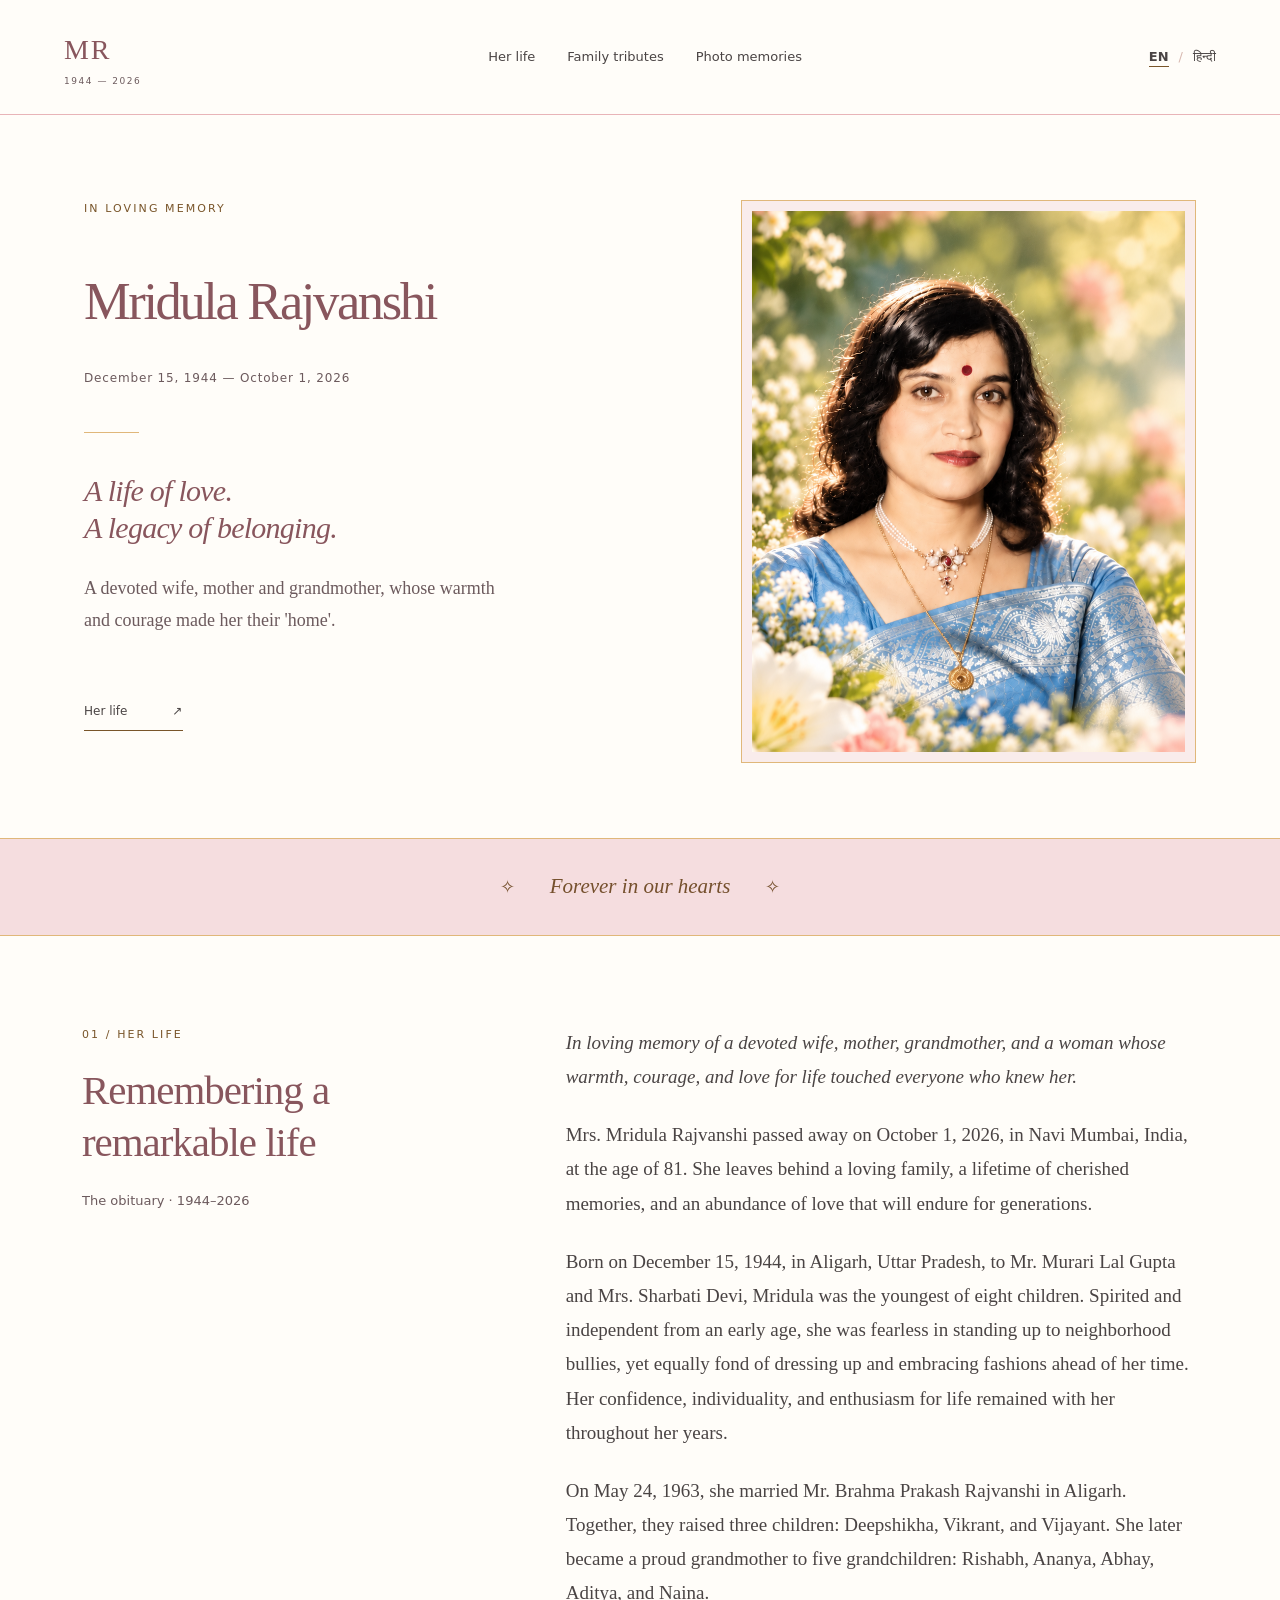
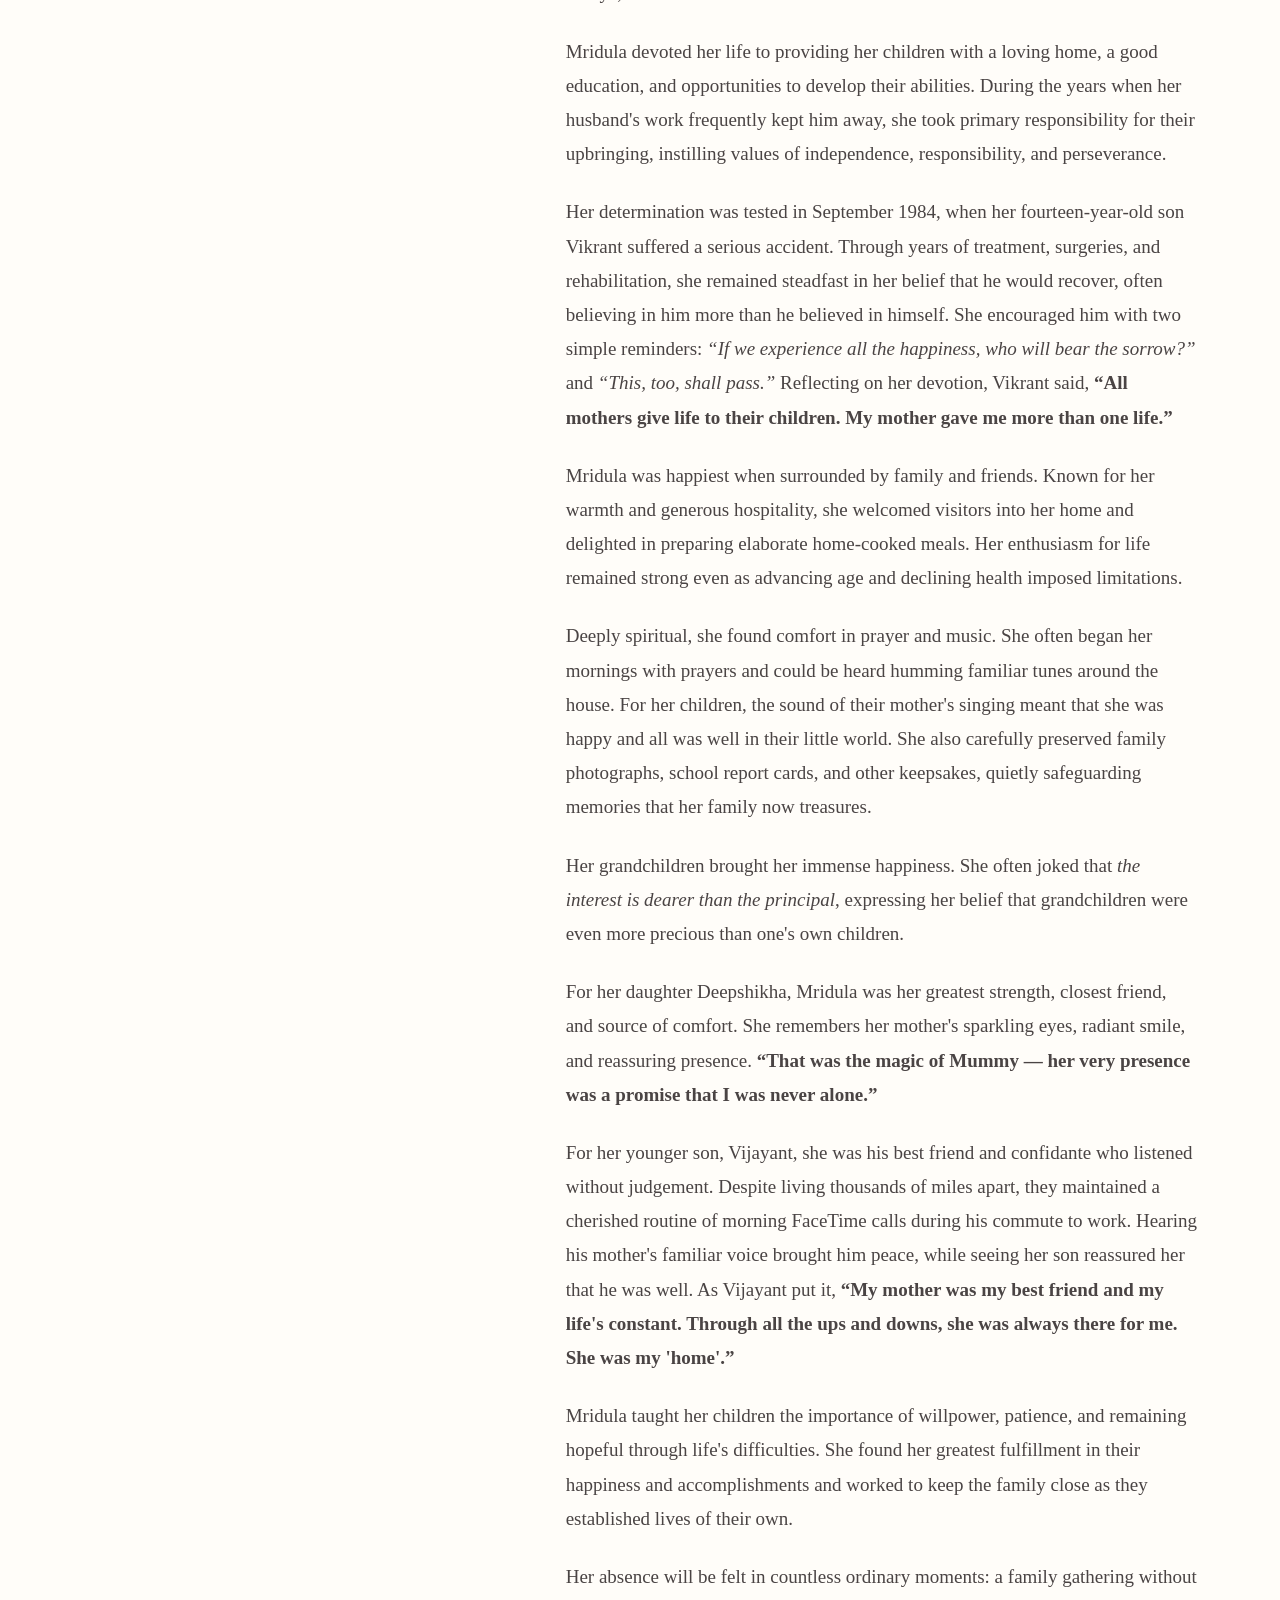
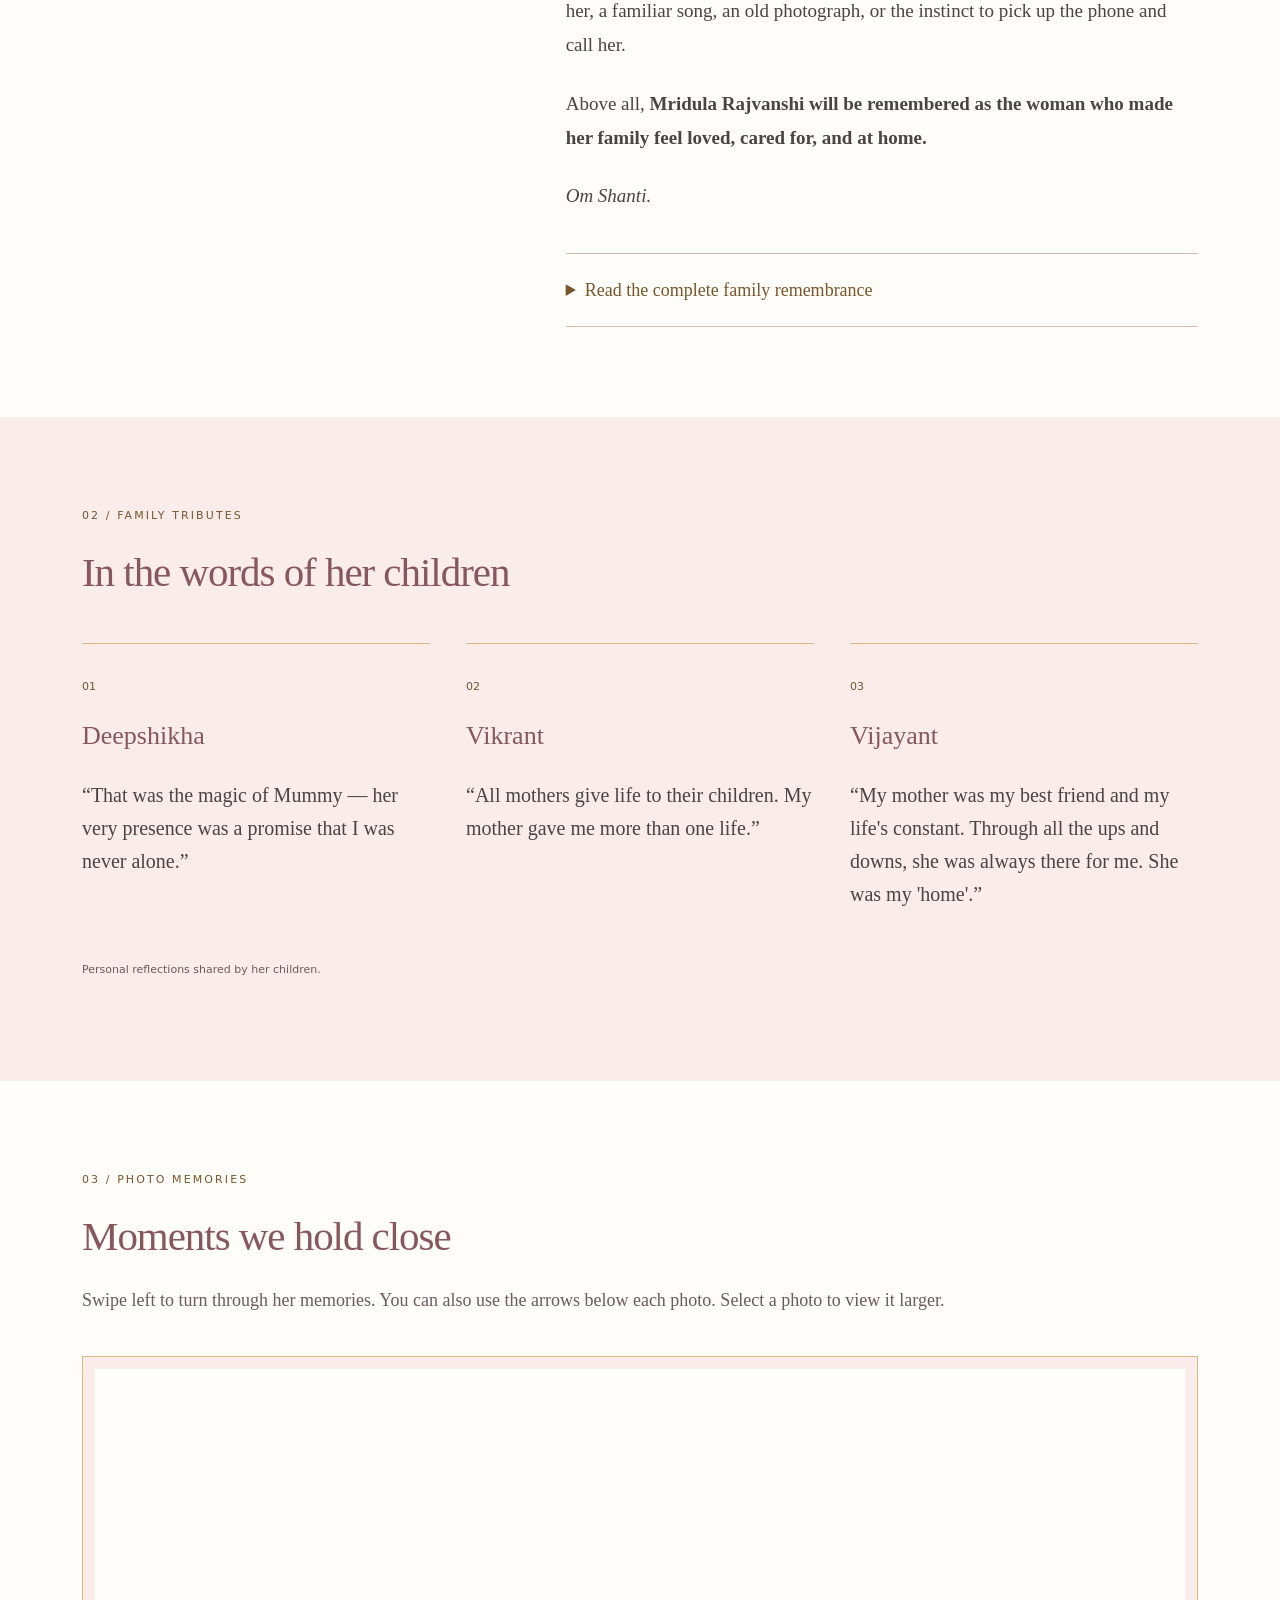
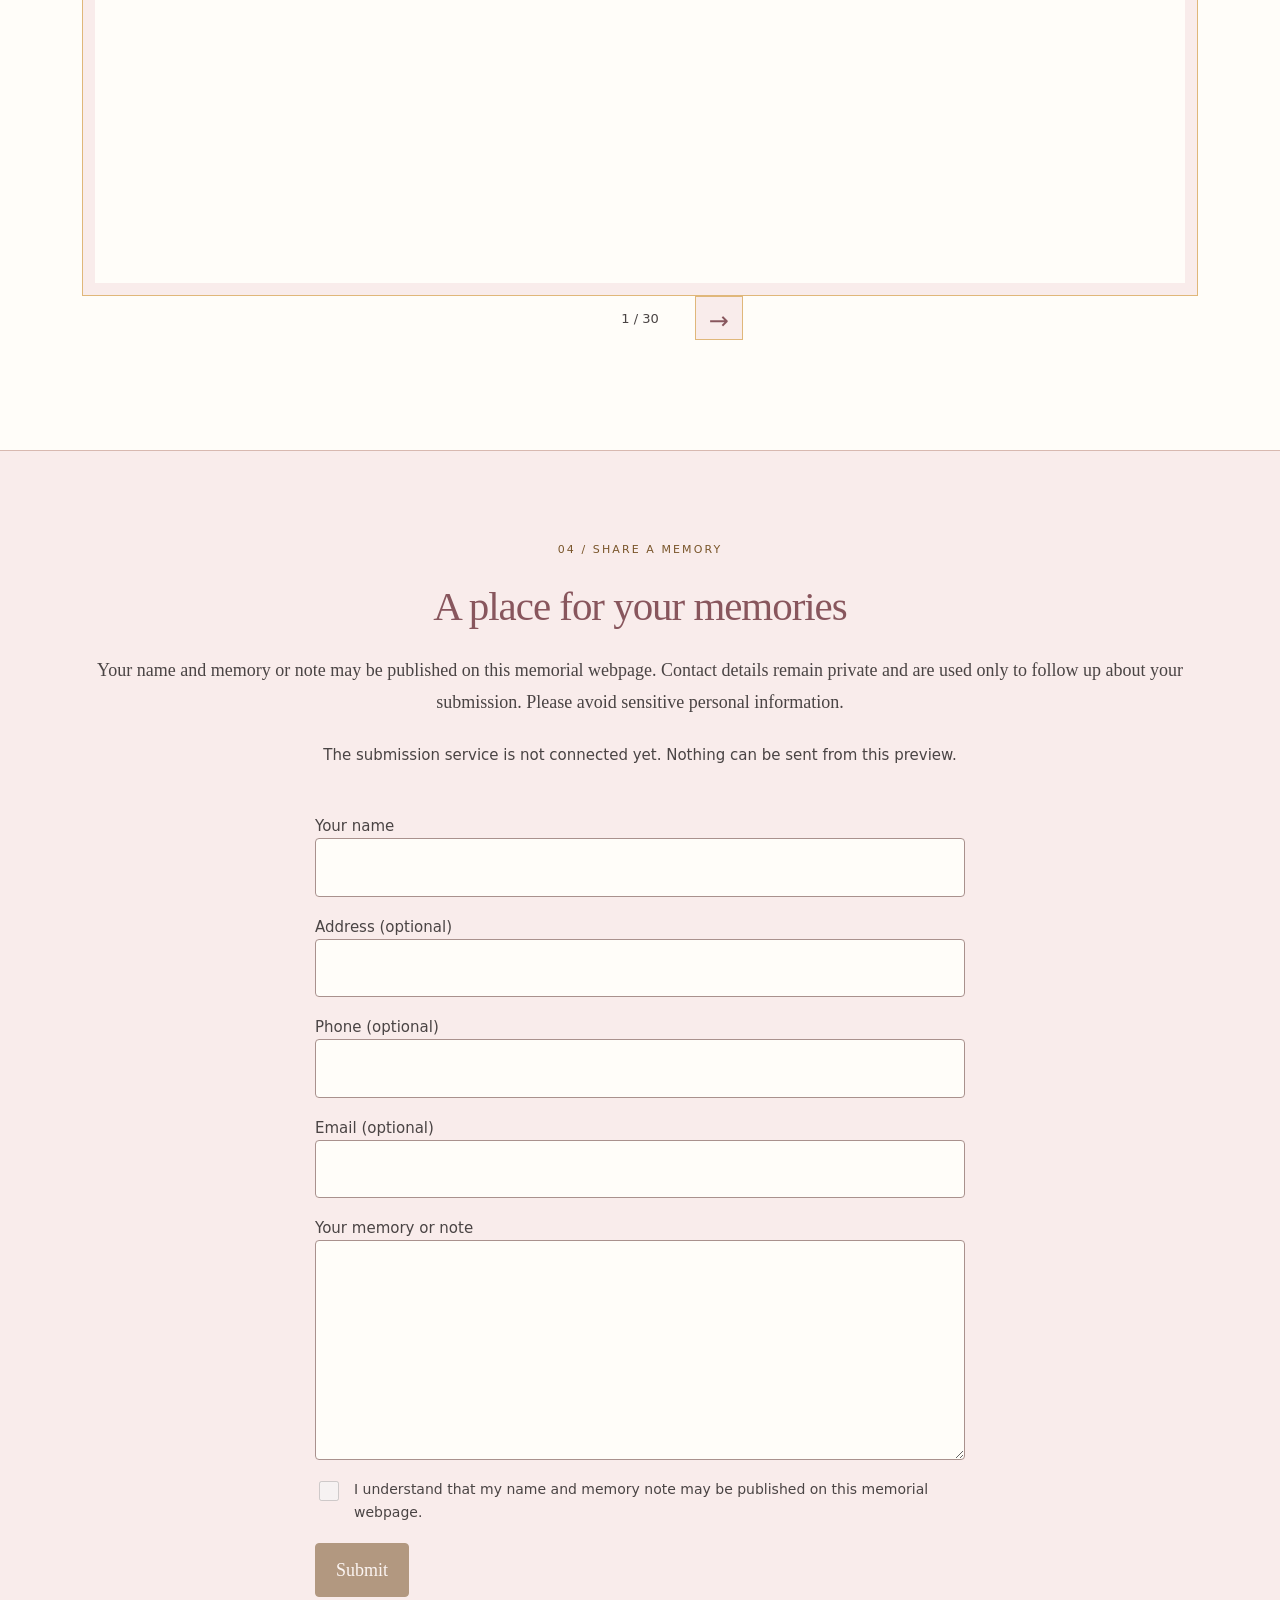
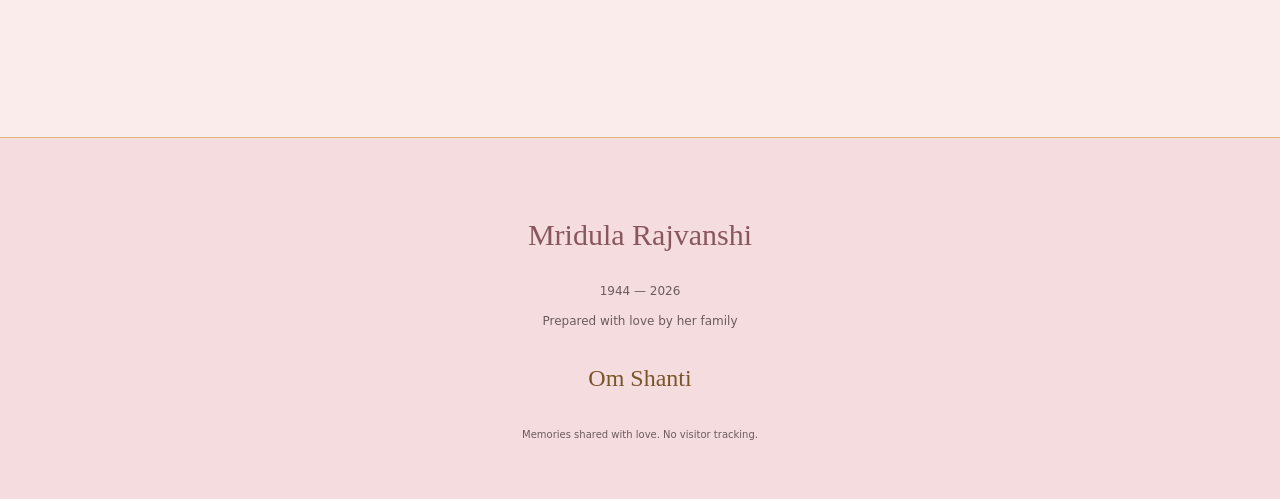
==== commit e9f02274: "Include Vijayant’s direct quote in the obituary" ====
--- a/index.html
+++ b/index.html
@@ -13,7 +13,7 @@
 <p>Deeply spiritual, she found comfort in prayer and music. She often began her mornings with prayers and could be heard humming familiar tunes around the house. For her children, the sound of their mother&#x27;s singing meant that she was happy and all was well in their little world. She also carefully preserved family photographs, school report cards, and other keepsakes, quietly safeguarding memories that her family now treasures.</p>
 <p>Her grandchildren brought her immense happiness. She often joked that <em>the interest is dearer than the principal</em>, expressing her belief that grandchildren were even more precious than one&#x27;s own children.</p>
 <p>For her daughter Deepshikha, Mridula was her greatest strength, closest friend, and source of comfort. She remembers her mother&#x27;s sparkling eyes, radiant smile, and reassuring presence. <strong>“That was the magic of Mummy — her very presence was a promise that I was never alone.”</strong></p>
-<p>For her younger son, Vijayant, she was his best friend and confidante who listened without judgement. Despite living thousands of miles apart, they maintained a cherished routine of morning FaceTime calls during his commute to work. Hearing his mother&#x27;s familiar voice brought him peace, while seeing her son reassured her that he was well.</p>
+<p>For her younger son, Vijayant, she was his best friend and confidante who listened without judgement. Despite living thousands of miles apart, they maintained a cherished routine of morning FaceTime calls during his commute to work. Hearing his mother&#x27;s familiar voice brought him peace, while seeing her son reassured her that he was well. As Vijayant put it, <strong>“My mother was my best friend and my life's constant. Through all the ups and downs, she was always there for me. She was my 'home'.”</strong></p>
 <p>Mridula taught her children the importance of willpower, patience, and remaining hopeful through life&#x27;s difficulties. She found her greatest fulfillment in their happiness and accomplishments and worked to keep the family close as they established lives of their own.</p>
 <p>Her absence will be felt in countless ordinary moments: a family gathering without her, a familiar song, an old photograph, or the instinct to pick up the phone and call her.</p>
 <p>Above all, <strong>Mridula Rajvanshi will be remembered as the woman who made her family feel loved, cared for, and at home.</strong></p>
@@ -31,7 +31,7 @@
 <p>Faith was another constant in Mridula&#x27;s life. A deeply spiritual woman, she believed in a higher power and found comfort in prayer and music. She often began her mornings with prayers, and her voice could frequently be heard humming a familiar tune as she went about her daily activities around the house. For her children, the sound of their mother&#x27;s singing was a reassuring part of growing up. It meant that she was happy, that life was proceeding as it should, and that all was well in their little world.</p>
 <p>The arrival of her grandchildren brought her immense happiness. She delighted in their company, followed their lives with interest, and took great pride in their accomplishments. She often joked that <em>the interest is dearer than the principal</em>, a familiar Indian expression suggesting that grandchildren are even more precious than one&#x27;s own children. In her case, there was considerable truth behind the humor. Her grandchildren occupied a special place in her heart, and she made no effort to conceal her affection for them.</p>
 <p>For her daughter Deepshikha, Mridula was a source of strength, comfort, and inspiration throughout her life. She was her closest friend, her confidante, and the person whose presence made life&#x27;s uncertainties seem less daunting. Deepshikha remembers her mother&#x27;s sparkling eyes and radiant smile, and the reassurance she felt simply by being near her. No matter what difficulties life presented, knowing that her mother was there gave her the confidence that somehow, everything would be all right. She admired her mother&#x27;s beauty, wisdom, kindness, and inner strength, and looked to her as an example of the woman she herself aspired to become. As Deepshikha expressed it, <strong>“That was the magic of Mummy — her very presence was a promise that I was never alone.”</strong></p>
-<p>For her youngest son, Vijayant, Mridula was also his closest friend and confidante. Their relationship was one of openness and mutual understanding. He could speak freely with her, knowing that she would listen without judgment. She offered advice when needed and was often the voice of reason. Although they lived thousands of miles apart, with Mridula in India and Vijayant in the United States, they maintained a simple routine that helped bridge the distance. Each morning, as he began his drive to work, he would call her on FaceTime. She could see him while he concentrated on the road, and he could hear her familiar voice. The conversations were often about ordinary things, but they brought comfort to both. For him, hearing his mother&#x27;s voice was a peaceful way to begin the day. For her, seeing her son, even briefly, reassured her that he was doing well.</p>
+<p>For her youngest son, Vijayant, Mridula was also his closest friend and confidante. Their relationship was one of openness and mutual understanding. He could speak freely with her, knowing that she would listen without judgment. She offered advice when needed and was often the voice of reason. Although they lived thousands of miles apart, with Mridula in India and Vijayant in the United States, they maintained a simple routine that helped bridge the distance. Each morning, as he began his drive to work, he would call her on FaceTime. She could see him while he concentrated on the road, and he could hear her familiar voice. The conversations were often about ordinary things, but they brought comfort to both. For him, hearing his mother&#x27;s voice was a peaceful way to begin the day. For her, seeing her son, even briefly, reassured her that he was doing well. As Vijayant put it, <strong>“My mother was my best friend and my life's constant. Through all the ups and downs, she was always there for me. She was my 'home'.”</strong></p>
 <p>Among the most enduring lessons Mridula passed on to her children was the importance of willpower and the belief that difficult times, however overwhelming, would eventually pass. She encouraged them to face adversity with determination, patience, and a positive outlook. These were not merely words of advice; they reflected the way she approached her own life. Her children had watched her confront hardships, often with a smile, and had learned from her example. As Vikrant later reflected, they did more than adore their mother; they revered her for the strength she demonstrated and the courage she inspired in them.</p>
 <p>Mridula considered her children and their accomplishments to be her greatest source of pride. She found fulfillment in seeing them grow into independent adults, establish their own families, and lead meaningful lives. Their happiness mattered deeply to her, as did the knowledge that they would always have one another.</p>
 <p>Her passing has left a profound emptiness in the lives of those closest to her. For more than six decades, she was a constant presence in her family&#x27;s life: remembering birthdays and anniversaries, worrying about everyone&#x27;s health and happiness, preparing favorite meals, offering advice, and making sure that no one felt forgotten. Her love was expressed as much through these ordinary acts of care as through words.</p>
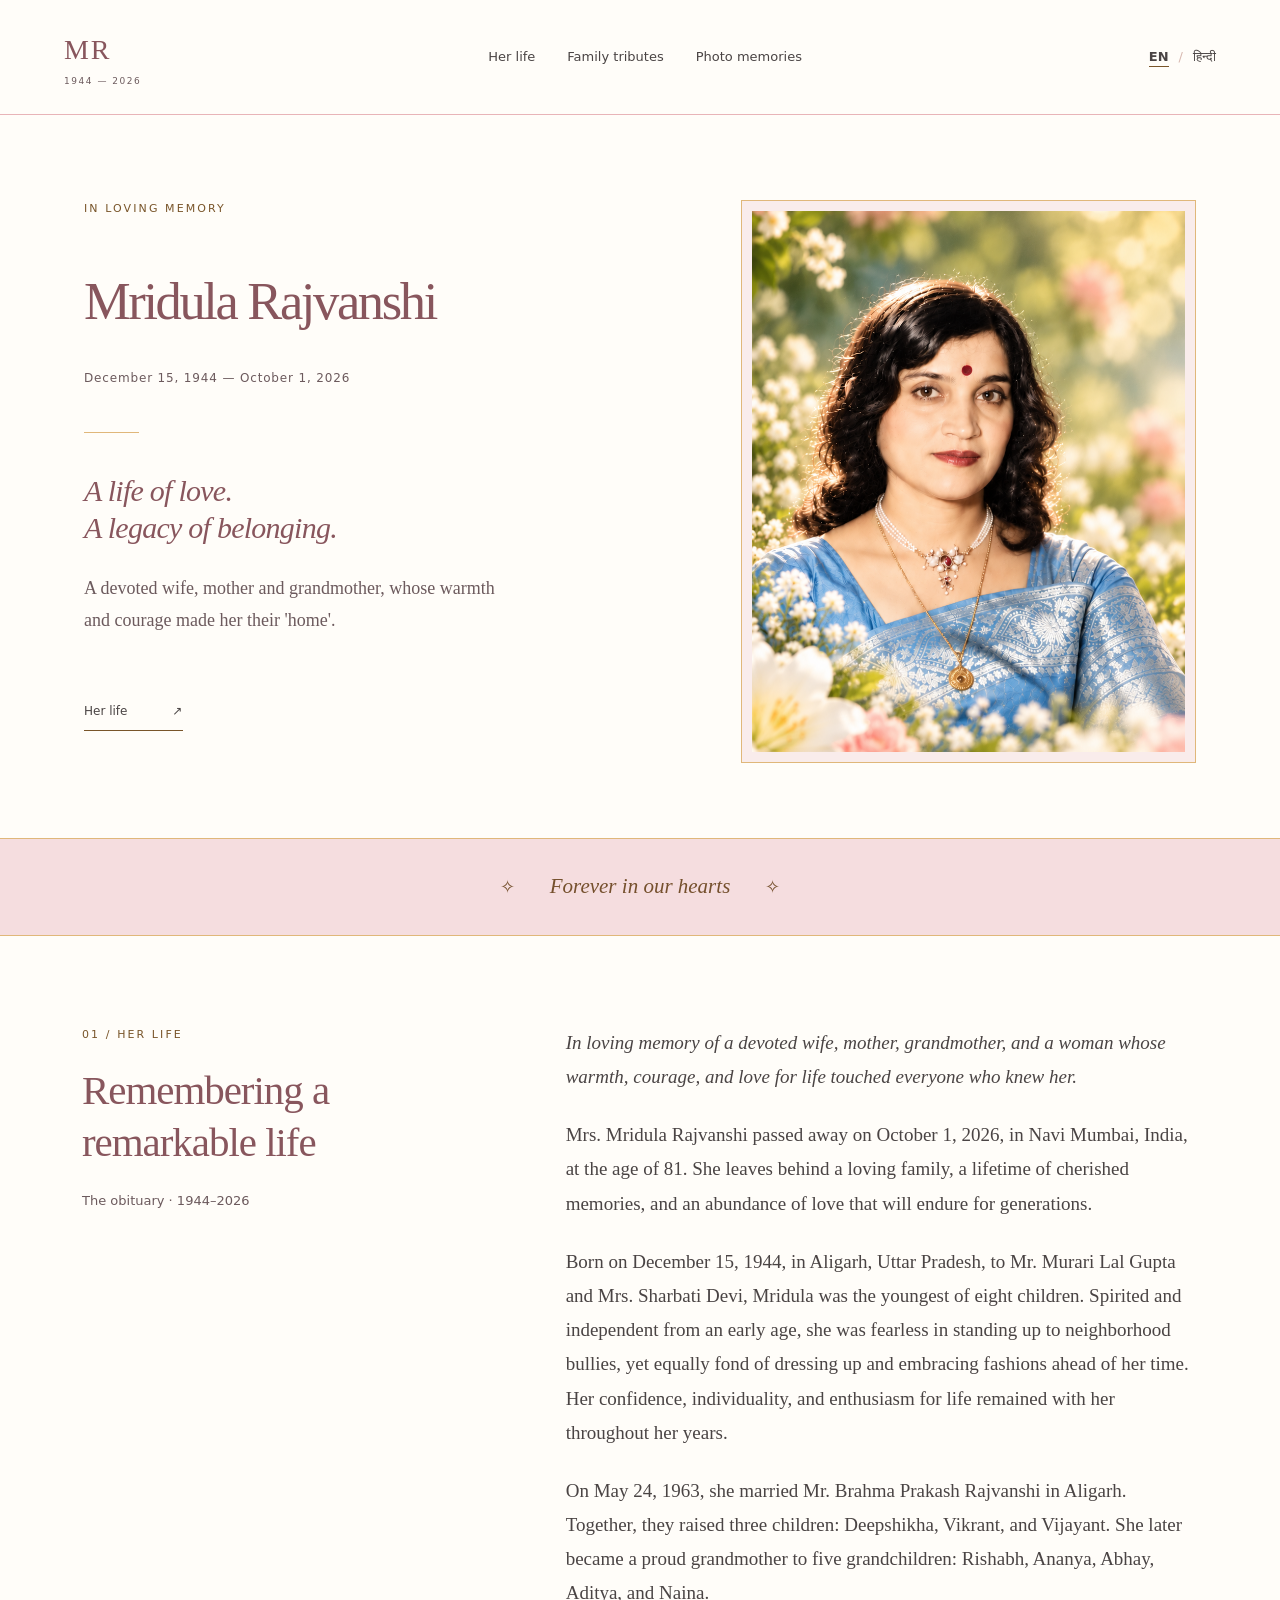
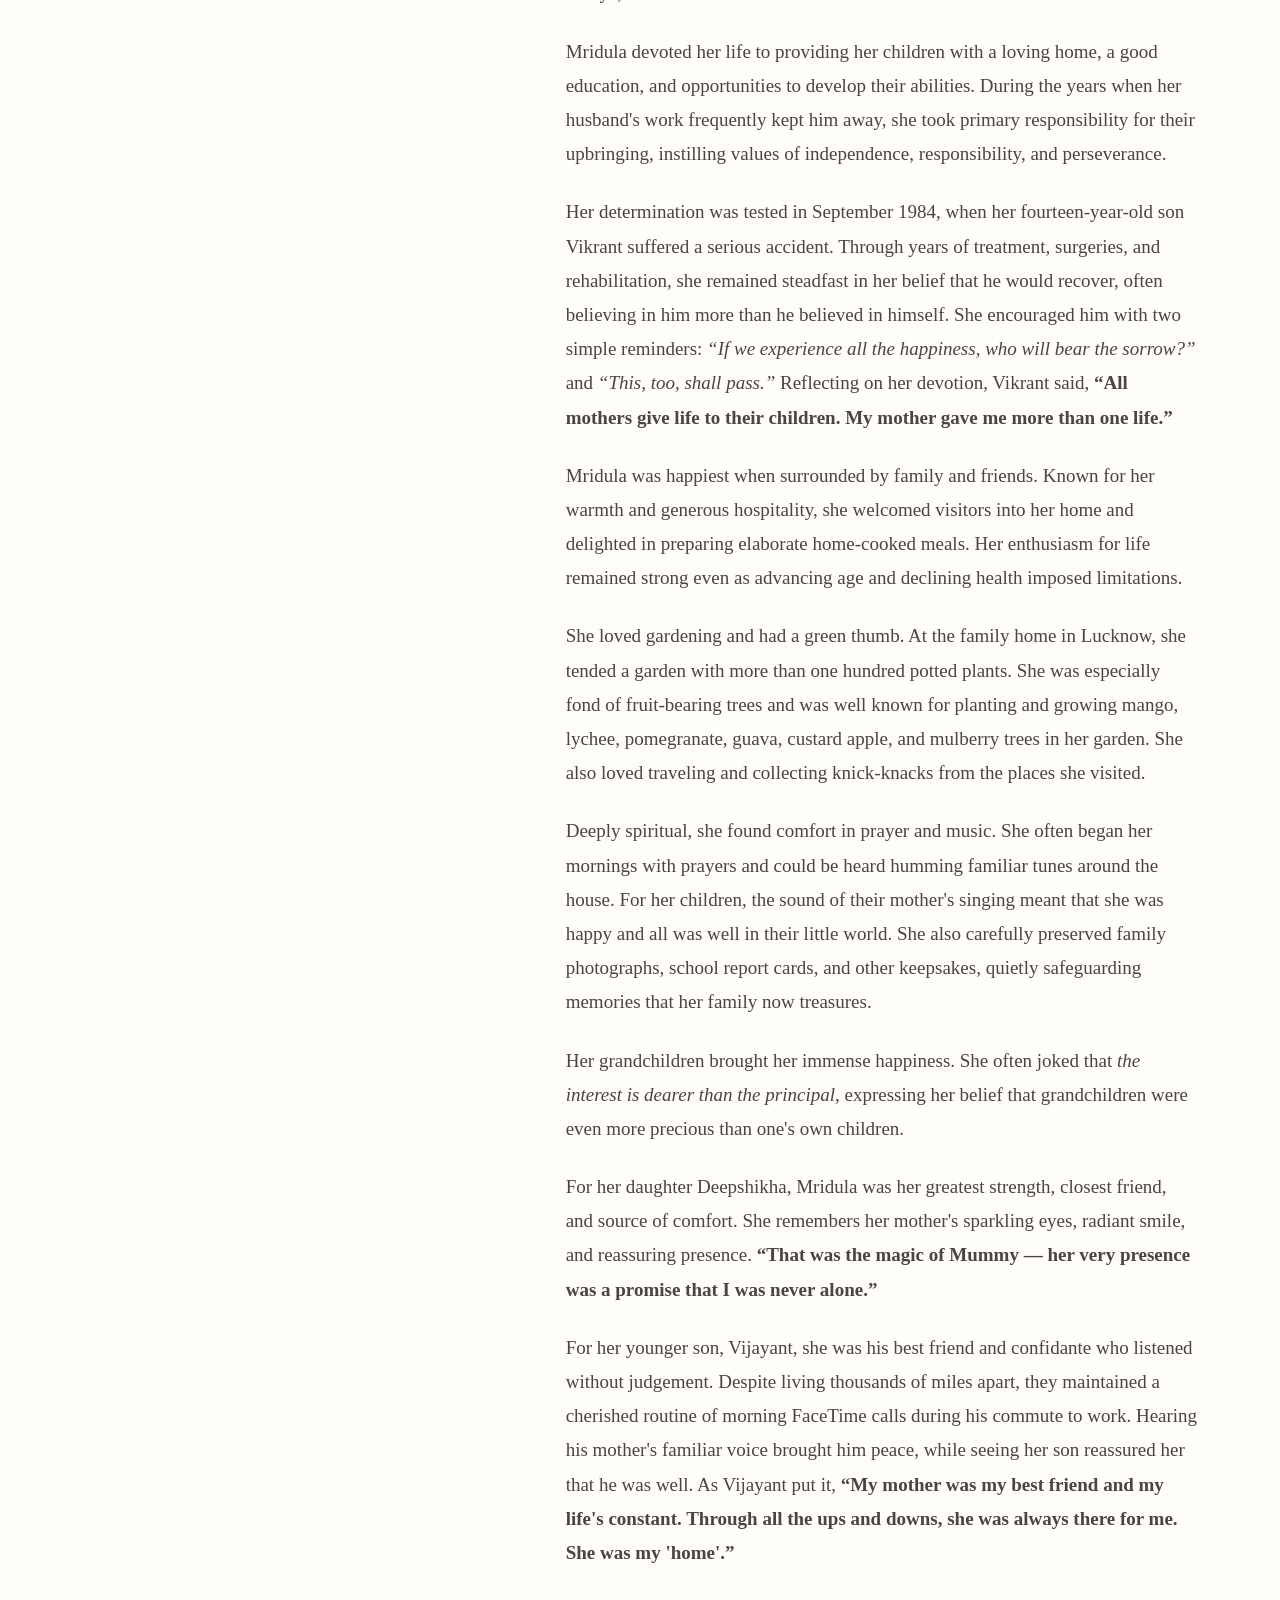
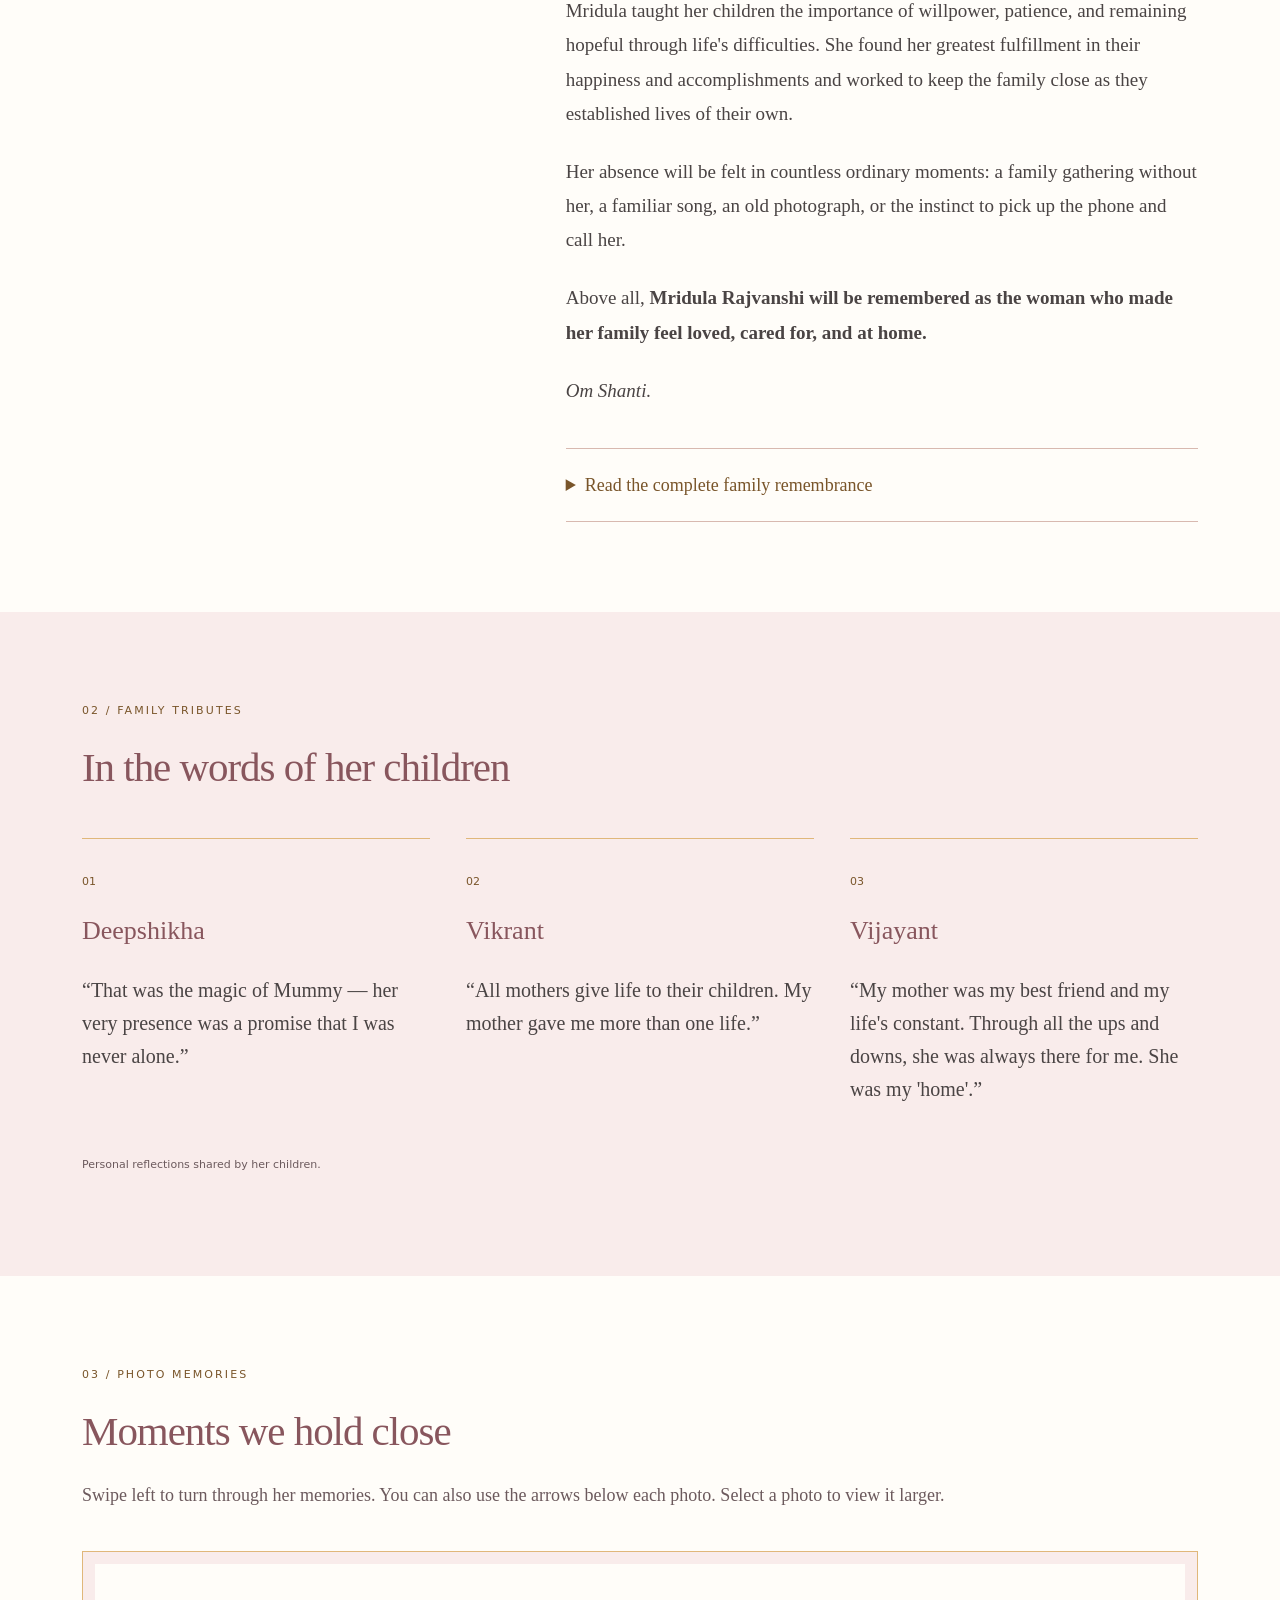
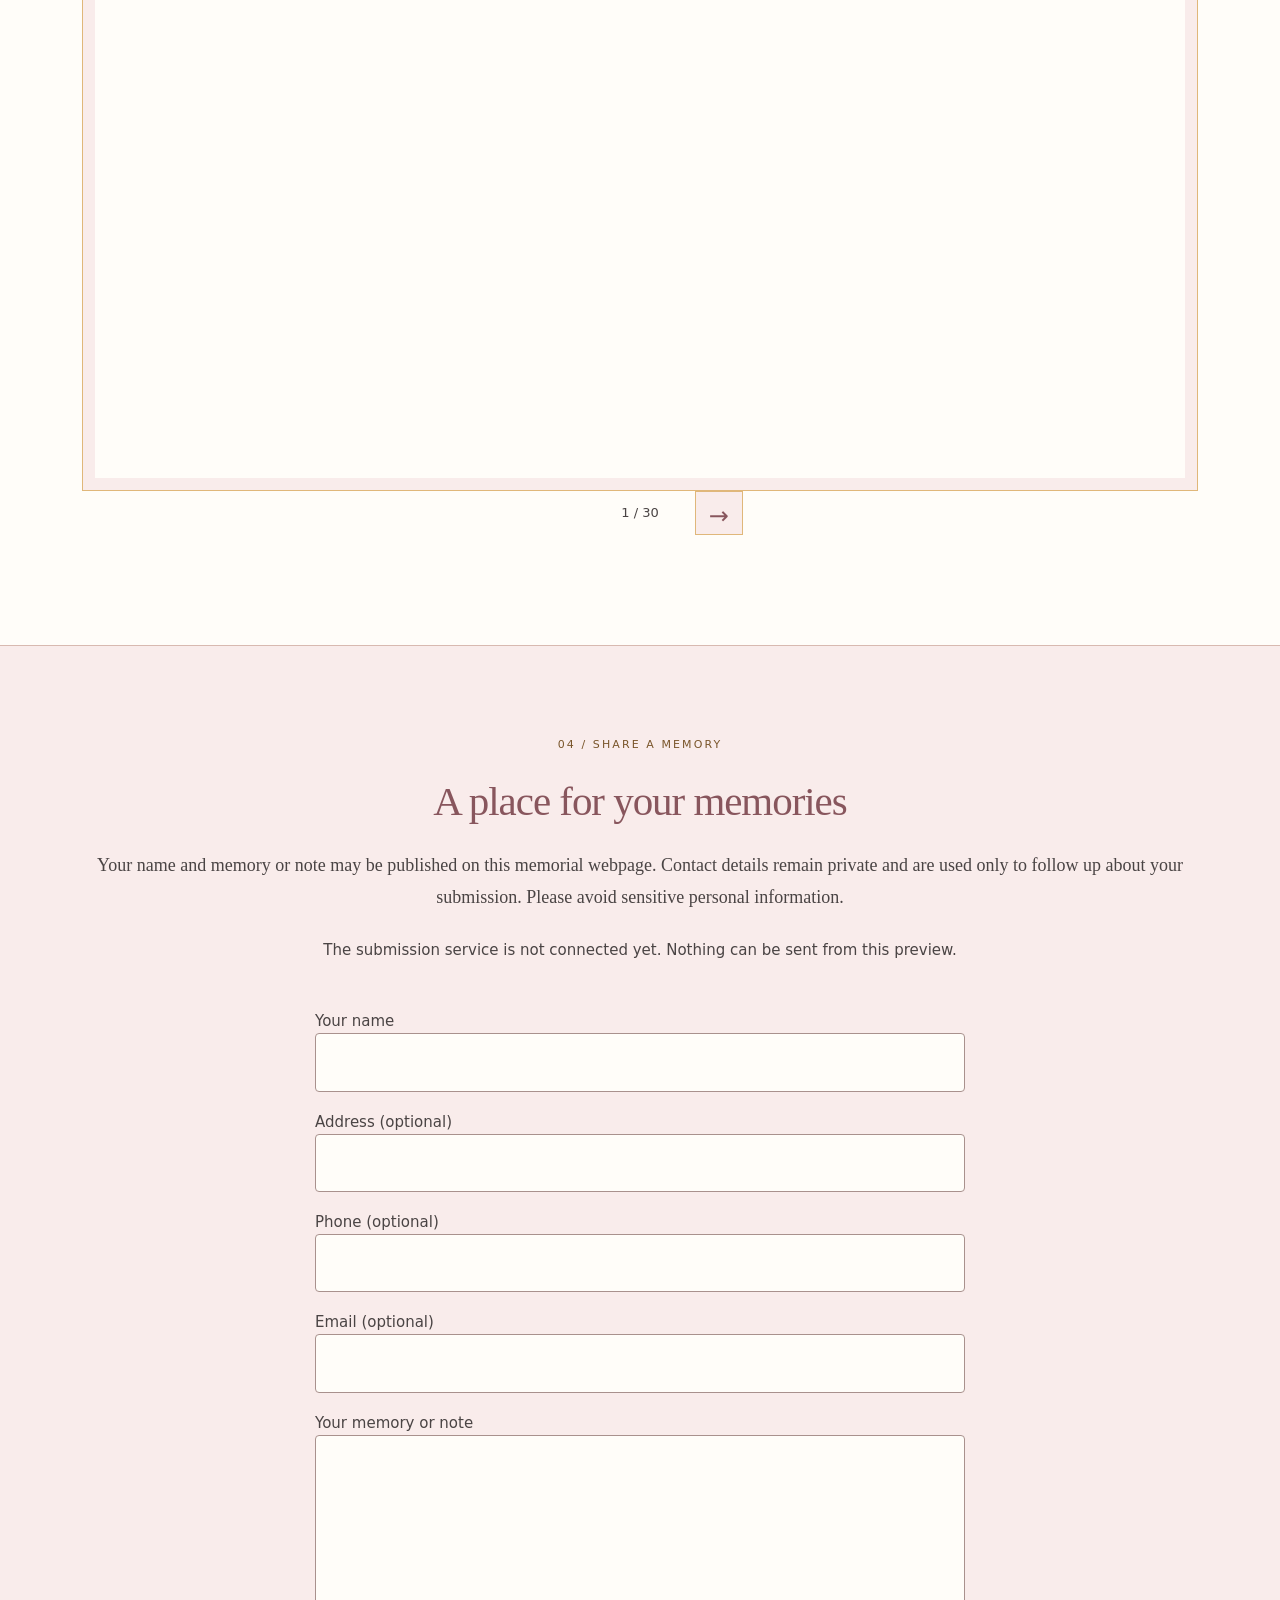
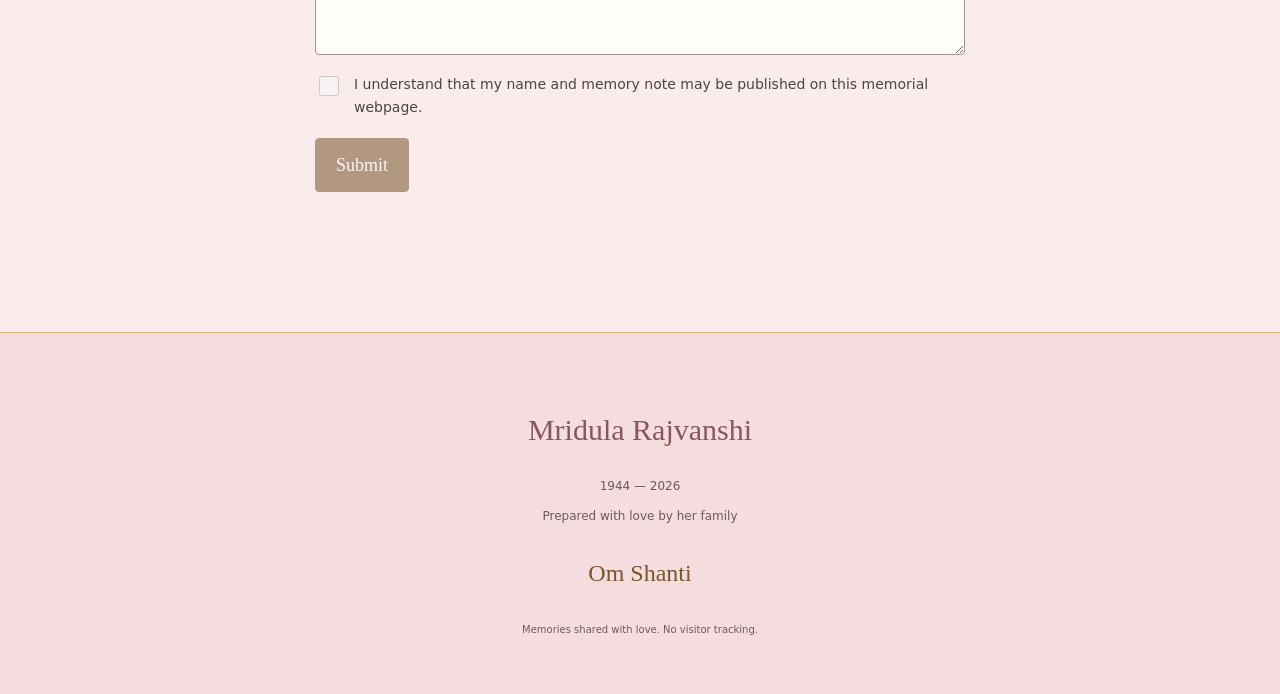
==== commit 1b16d390: "Remember her gardening, travel and keepsakes" ====
--- a/index.html
+++ b/index.html
@@ -10,6 +10,7 @@
 <p>Mridula devoted her life to providing her children with a loving home, a good education, and opportunities to develop their abilities. During the years when her husband&#x27;s work frequently kept him away, she took primary responsibility for their upbringing, instilling values of independence, responsibility, and perseverance.</p>
 <p>Her determination was tested in September 1984, when her fourteen-year-old son Vikrant suffered a serious accident. Through years of treatment, surgeries, and rehabilitation, she remained steadfast in her belief that he would recover, often believing in him more than he believed in himself. She encouraged him with two simple reminders: <em>“If we experience all the happiness, who will bear the sorrow?”</em> and <em>“This, too, shall pass.”</em> Reflecting on her devotion, Vikrant said, <strong>“All mothers give life to their children. My mother gave me more than one life.”</strong></p>
 <p>Mridula was happiest when surrounded by family and friends. Known for her warmth and generous hospitality, she welcomed visitors into her home and delighted in preparing elaborate home-cooked meals. Her enthusiasm for life remained strong even as advancing age and declining health imposed limitations.</p>
+<p>She loved gardening and had a green thumb. At the family home in Lucknow, she tended a garden with more than one hundred potted plants. She was especially fond of fruit-bearing trees and was well known for planting and growing mango, lychee, pomegranate, guava, custard apple, and mulberry trees in her garden. She also loved traveling and collecting knick-knacks from the places she visited.</p>
 <p>Deeply spiritual, she found comfort in prayer and music. She often began her mornings with prayers and could be heard humming familiar tunes around the house. For her children, the sound of their mother&#x27;s singing meant that she was happy and all was well in their little world. She also carefully preserved family photographs, school report cards, and other keepsakes, quietly safeguarding memories that her family now treasures.</p>
 <p>Her grandchildren brought her immense happiness. She often joked that <em>the interest is dearer than the principal</em>, expressing her belief that grandchildren were even more precious than one&#x27;s own children.</p>
 <p>For her daughter Deepshikha, Mridula was her greatest strength, closest friend, and source of comfort. She remembers her mother&#x27;s sparkling eyes, radiant smile, and reassuring presence. <strong>“That was the magic of Mummy — her very presence was a promise that I was never alone.”</strong></p>
@@ -27,6 +28,7 @@
 <p>For her family, Mridula was the person around whom everyday life revolved. As her children grew older and started families of their own, her love and concern for them remained unchanged. She took comfort in knowing they were happy and well, and was always there when they needed her. She wanted her family to remain connected, even as careers, responsibilities, and geographical distances made spending time together increasingly difficult. She was happiest when everyone was together.</p>
 <p>Her affection extended well beyond her immediate family. Among relatives and friends, she was known for her warmth, generosity, and hospitality. Her home was always open to extended family and friends. She took particular pleasure in preparing elaborate home-cooked meals, often going to considerable lengths to ensure that everyone was well fed and comfortable. Food was one of the many ways she expressed her love.</p>
 <p>Mridula had a natural enthusiasm for life. She enjoyed the company of people, family gatherings, celebrations, good food, and the pleasures of everyday living. She retained her interest in dressing well and enjoying life even as advancing age and declining health began to impose limitations. Those who knew her admired her spirit, her generosity, and her ability to remain cheerful in difficult circumstances.</p>
+<p>She loved gardening and had a green thumb. At the family home in Lucknow, she tended a garden with more than one hundred potted plants. She was especially fond of fruit-bearing trees and was well known for planting and growing mango, lychee, pomegranate, guava, custard apple, and mulberry trees in her garden. She also loved traveling and collecting knick-knacks from the places she visited.</p>
 <p>She was also practical and thoughtful in managing family affairs. She believed in saving for a rainy day and took considerable care in preserving things she considered important. Among her belongings, her family has since discovered carefully organized collections of birth announcements, wedding invitations, school report cards, class photographs, and other keepsakes from her children&#x27;s lives. Documents that might easily have been misplaced or discarded over the decades were preserved with remarkable care. Together, they tell the story of a mother who treasured her children&#x27;s lives and quietly safeguarded their memories.</p>
 <p>Faith was another constant in Mridula&#x27;s life. A deeply spiritual woman, she believed in a higher power and found comfort in prayer and music. She often began her mornings with prayers, and her voice could frequently be heard humming a familiar tune as she went about her daily activities around the house. For her children, the sound of their mother&#x27;s singing was a reassuring part of growing up. It meant that she was happy, that life was proceeding as it should, and that all was well in their little world.</p>
 <p>The arrival of her grandchildren brought her immense happiness. She delighted in their company, followed their lives with interest, and took great pride in their accomplishments. She often joked that <em>the interest is dearer than the principal</em>, a familiar Indian expression suggesting that grandchildren are even more precious than one&#x27;s own children. In her case, there was considerable truth behind the humor. Her grandchildren occupied a special place in her heart, and she made no effort to conceal her affection for them.</p>
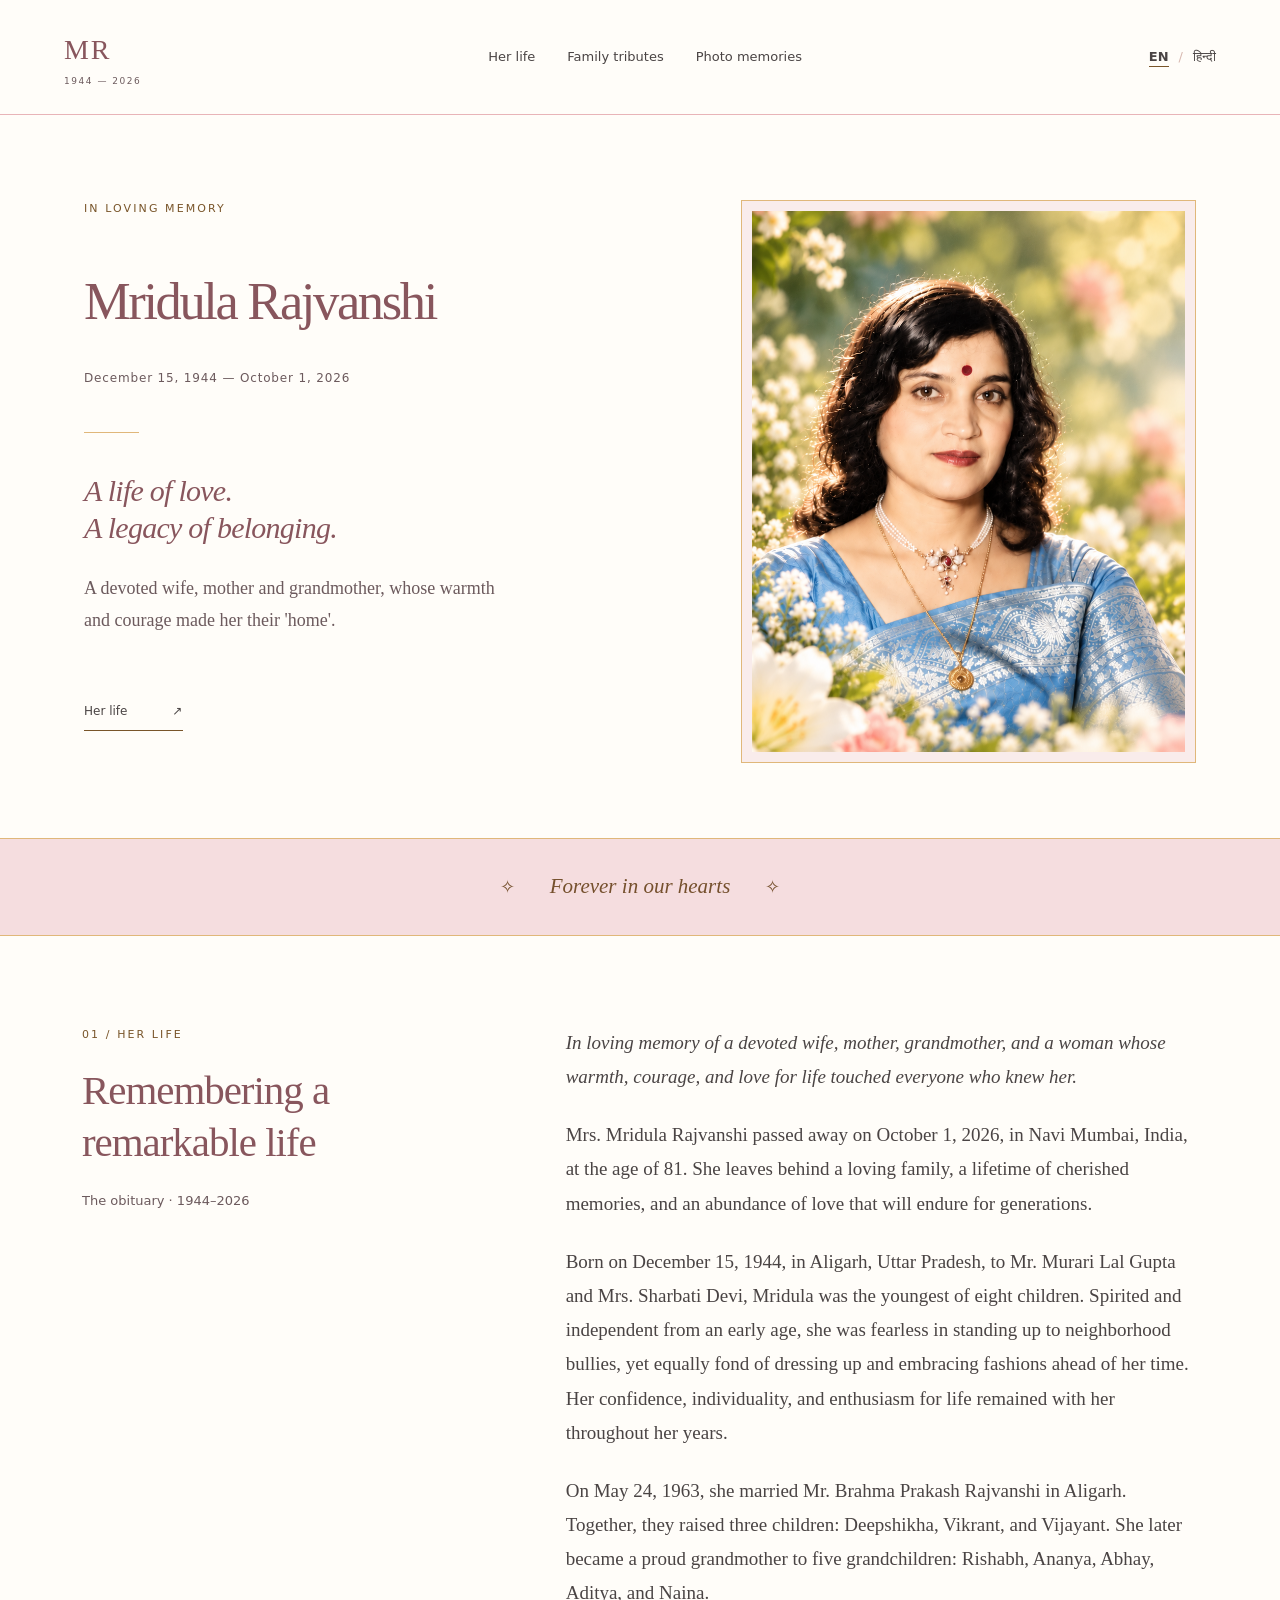
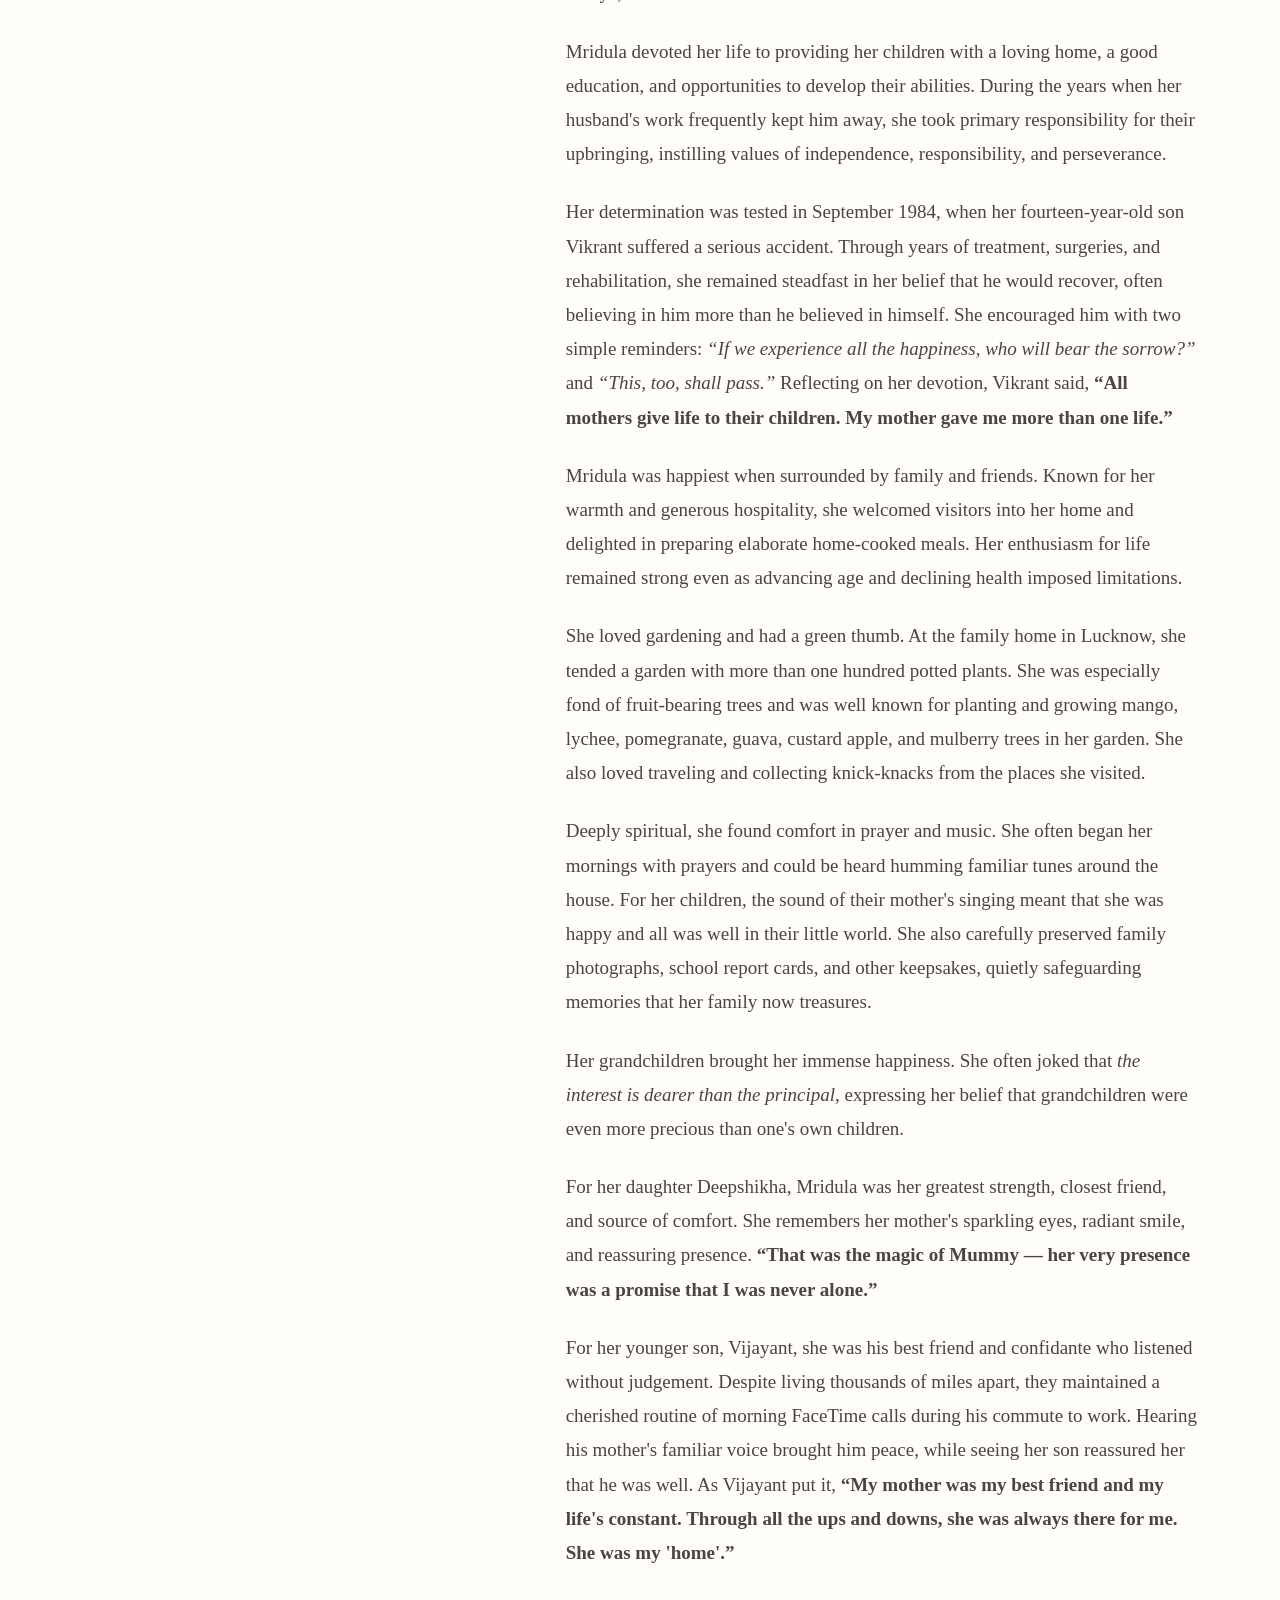
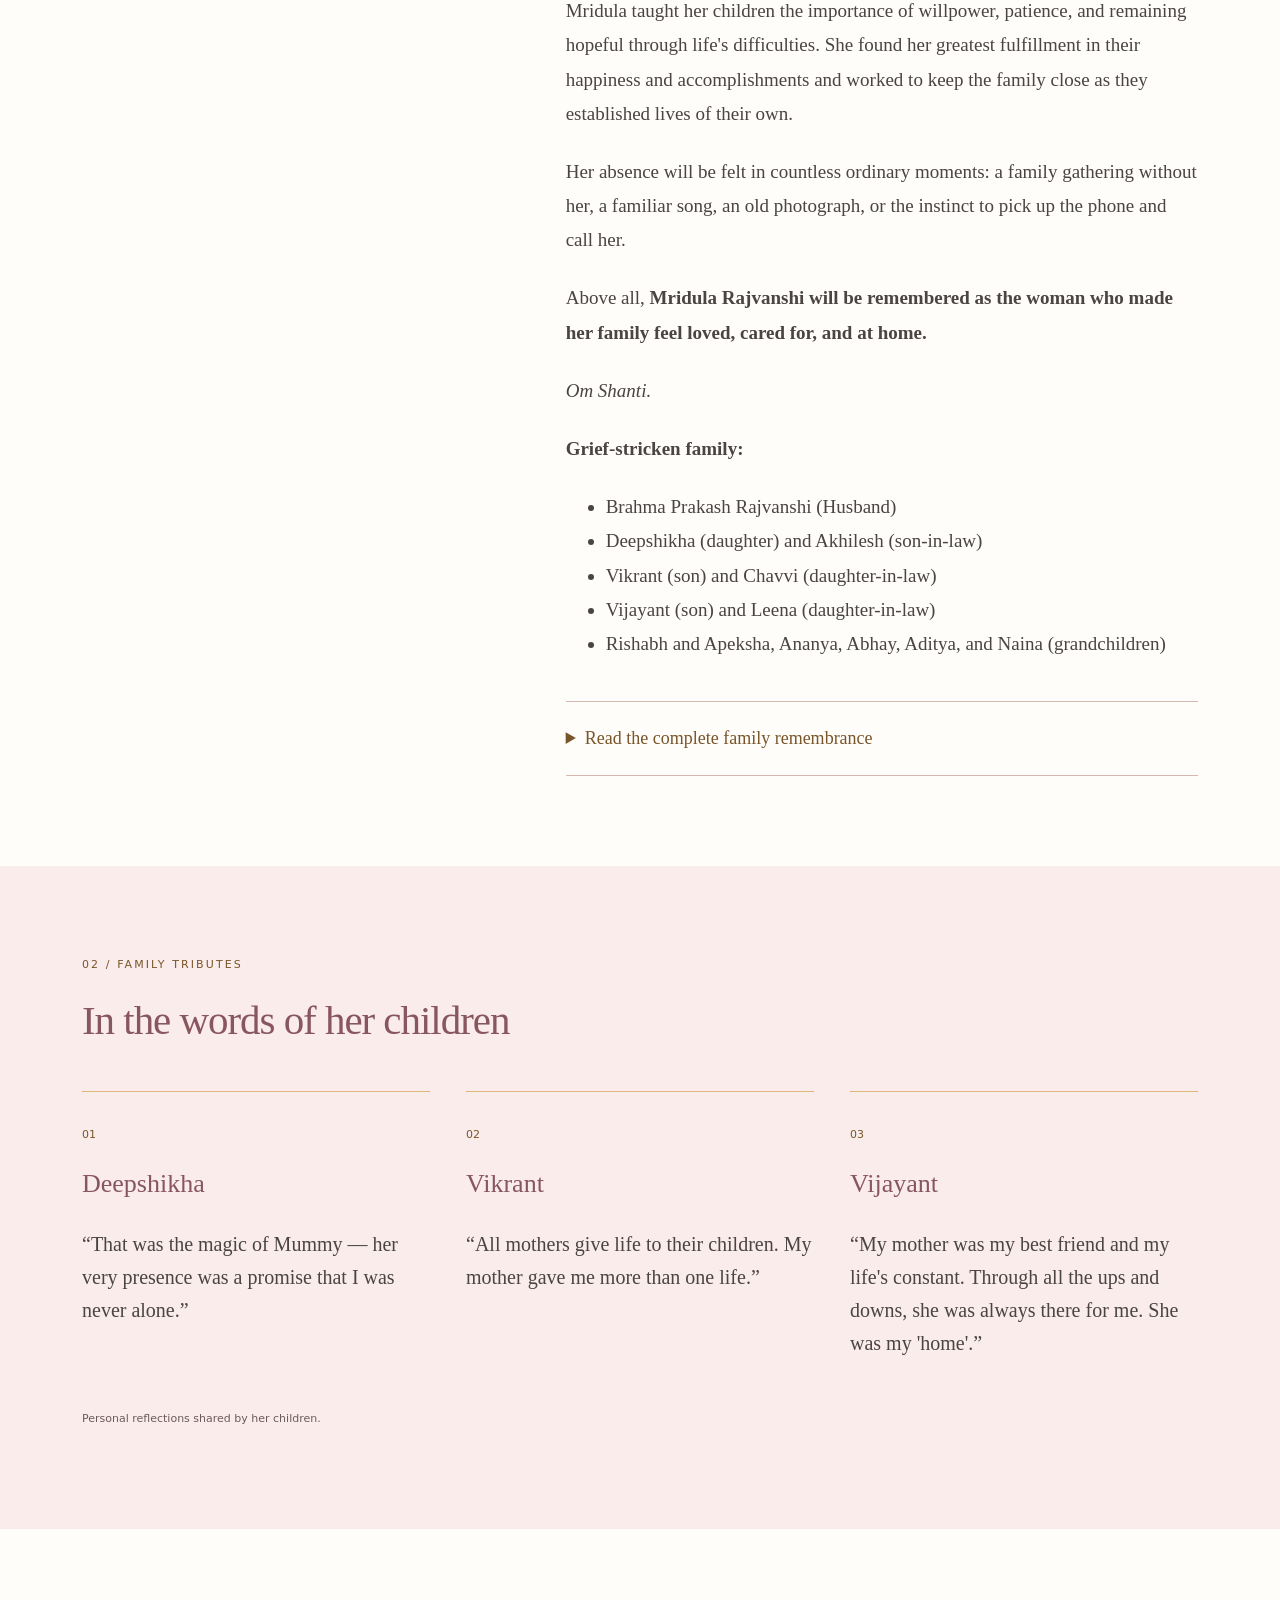
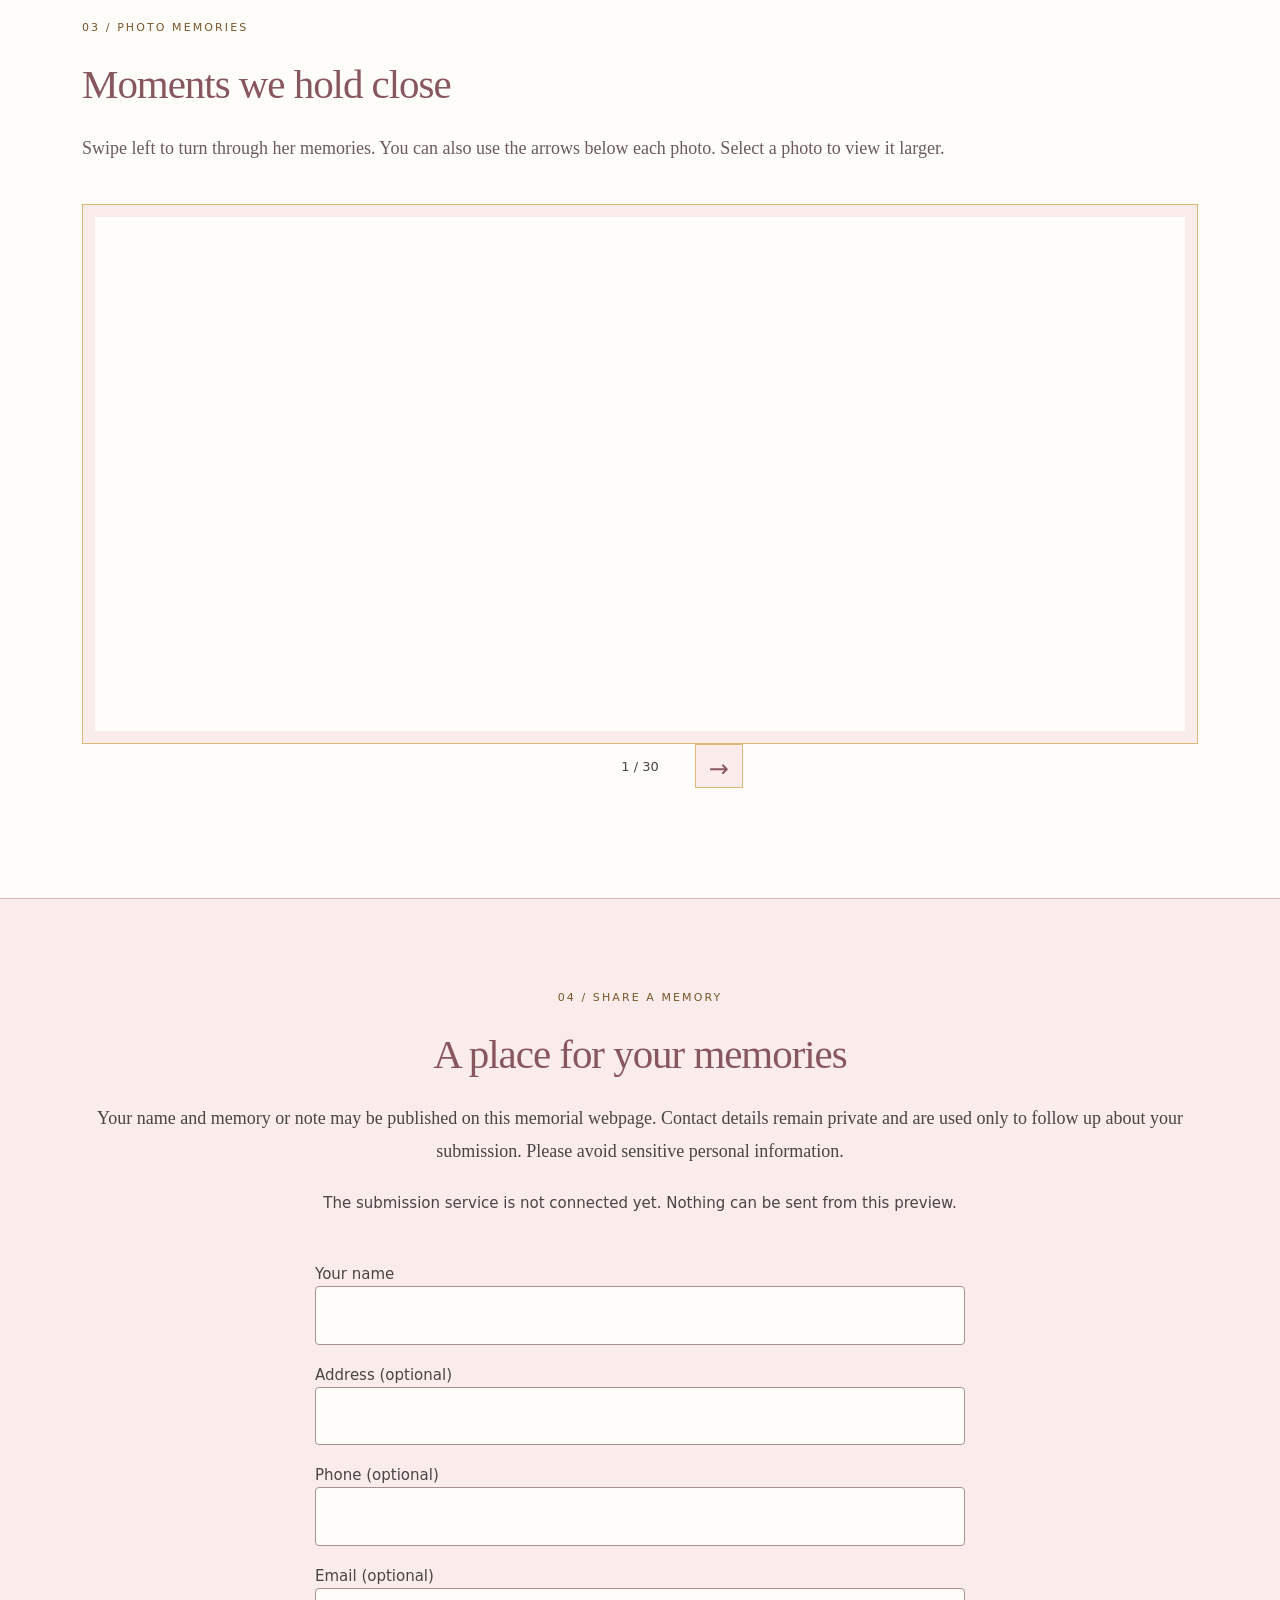
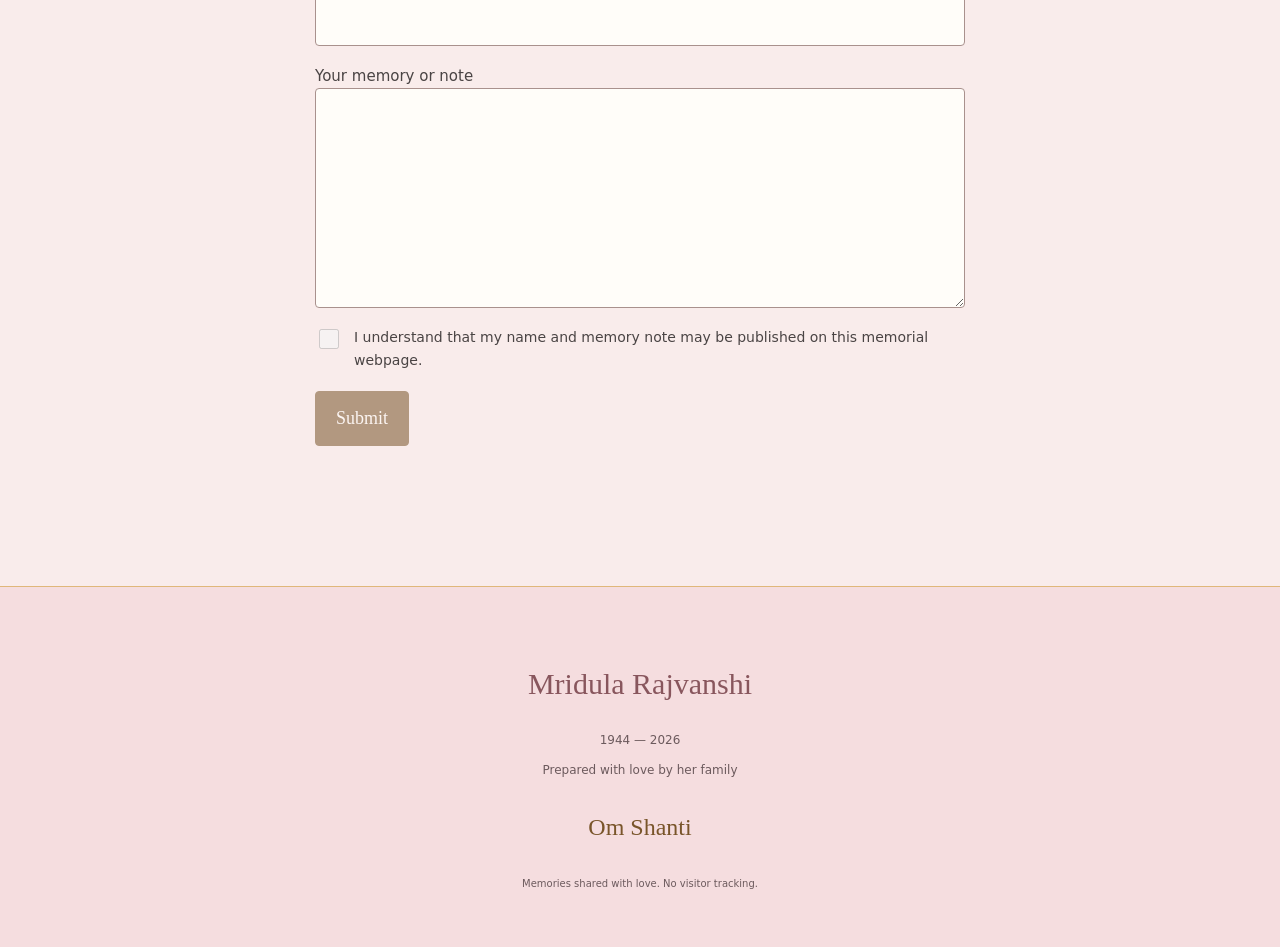
==== commit 91896e9c: "Add the grieving family beneath Om Shanti" ====
--- a/index.html
+++ b/index.html
@@ -18,7 +18,7 @@
 <p>Mridula taught her children the importance of willpower, patience, and remaining hopeful through life&#x27;s difficulties. She found her greatest fulfillment in their happiness and accomplishments and worked to keep the family close as they established lives of their own.</p>
 <p>Her absence will be felt in countless ordinary moments: a family gathering without her, a familiar song, an old photograph, or the instinct to pick up the phone and call her.</p>
 <p>Above all, <strong>Mridula Rajvanshi will be remembered as the woman who made her family feel loved, cared for, and at home.</strong></p>
-<p><em>Om Shanti.</em></p><details id="remembrance"><summary>Read the complete family remembrance</summary><div class="long-story"><h3>A family remembrance</h3><p><em>In loving memory of a devoted wife, mother, grandmother, and a woman whose warmth, courage, and love for life touched everyone who knew her.</em></p>
+<p><em>Om Shanti.</em></p><div class="family-list"><p><strong>Grief-stricken family:</strong></p><ul><li>Brahma Prakash Rajvanshi (Husband)</li><li>Deepshikha (daughter) and Akhilesh (son-in-law)</li><li>Vikrant (son) and Chavvi (daughter-in-law)</li><li>Vijayant (son) and Leena (daughter-in-law)</li><li>Rishabh and Apeksha, Ananya, Abhay, Aditya, and Naina (grandchildren)</li></ul></div><details id="remembrance"><summary>Read the complete family remembrance</summary><div class="long-story"><h3>A family remembrance</h3><p><em>In loving memory of a devoted wife, mother, grandmother, and a woman whose warmth, courage, and love for life touched everyone who knew her.</em></p>
 <p>Mrs. Mridula Rajvanshi passed away on October 1, 2026, in Navi Mumbai, India, at the age of 81. She leaves behind a loving family, a lifetime of cherished memories, and an abundance of love that will endure for generations.</p>
 <p>Born on December 15, 1944, in Aligarh, Uttar Pradesh, to Mr. Murari Lal Gupta and Mrs. Sharbati Devi, Mridula was the youngest of eight children, with three brothers and four sisters. Growing up in a large family, she developed the spirited, independent personality that would remain with her throughout her life. As a young girl, she was fearless in confronting neighborhood bullies and never hesitant to stand up for herself or others. At the same time, she loved dressing up and had a keen sense of fashion, often embracing styles well ahead of her time. Her confidence, individuality, and enthusiasm for life were evident from an early age.</p>
 <p>On May 24, 1963, she married Mr. Brahma Prakash Rajvanshi in Aligarh. Together, they built a family and raised three children: Deepshikha, born in 1965; Vikrant, born in 1970; and Vijayant, born in 1979. She later became a proud and affectionate grandmother to five grandchildren: Rishabh, Ananya, Abhay, Aditya, and Naina.</p>
@@ -42,7 +42,7 @@
 <p>Mridula Rajvanshi lived with courage, generosity, faith, and a deep love for her family. She found happiness in the happiness of those she loved and devoted herself to making their lives better.</p>
 <p>Above all, she will be remembered as the woman who made her family feel loved, cared for, and at home.</p>
 <p><strong>She is deeply loved, profoundly missed, and will always remain a part of the family she held so dear.</strong></p>
-<p><em>Om Shanti.</em> </p></div></details></div></section>
+<p><em>Om Shanti.</em> </p><div class="family-list"><p><strong>Grief-stricken family:</strong></p><ul><li>Brahma Prakash Rajvanshi (Husband)</li><li>Deepshikha (daughter) and Akhilesh (son-in-law)</li><li>Vikrant (son) and Chavvi (daughter-in-law)</li><li>Vijayant (son) and Leena (daughter-in-law)</li><li>Rishabh and Apeksha, Ananya, Abhay, Aditya, and Naina (grandchildren)</li></ul></div></div></details></div></section>
 <section id="tributes" class="section tributes"><p class="eyebrow">02 / Family tributes</p><h2>In the words of her children</h2><div class="tribute-grid"><article><span class="number">01</span><h3>Deepshikha</h3><p>“That was the magic of Mummy — her very presence was a promise that I was never alone.”</p></article><article><span class="number">02</span><h3>Vikrant</h3><p>“All mothers give life to their children. My mother gave me more than one life.”</p></article><article><span class="number">03</span><h3>Vijayant</h3><p>“My mother was my best friend and my life's constant. Through all the ups and downs, she was always there for me. She was my 'home'.”</p></article></div><p class="caption">Personal reflections shared by her children.</p></section>
 <section id="gallery" class="section gallery"><p class="eyebrow">03 / Photo memories</p><h2>Moments we hold close</h2><p id="gallery-help">Swipe left to turn through her memories. You can also use the arrows below each photo. Select a photo to view it larger.</p><div class="gallery-flipper" role="region" aria-label="Moments we hold close" aria-describedby="gallery-help" tabindex="0"><figure class="memory-photo" id="memory-1" role="group" aria-label="1 / 30"><a href="memory-28.jpg" aria-label="A familiar smile"><img src="memory-28.jpg" alt="A familiar smile" width="738" height="738" loading="lazy" decoding="async"></a><nav class="photo-controls" aria-label="Photo navigation"><span></span><span>1 / 30</span><a href="#memory-2" aria-label="Next photograph">→</a></nav></figure><figure class="memory-photo" id="memory-2" role="group" aria-label="2 / 30"><a href="memory-01.jpg" aria-label="A portrait from her younger years"><img src="memory-01.jpg" alt="A portrait from her younger years" width="590" height="882" loading="lazy" decoding="async"></a><nav class="photo-controls" aria-label="Photo navigation"><a href="#memory-1" aria-label="Previous photograph">←</a><span>2 / 30</span><a href="#memory-3" aria-label="Next photograph">→</a></nav></figure><figure class="memory-photo" id="memory-3" role="group" aria-label="3 / 30"><a href="memory-02.jpg" aria-label="Ready for her wedding"><img src="memory-02.jpg" alt="Ready for her wedding" width="303" height="298" loading="lazy" decoding="async"></a><nav class="photo-controls" aria-label="Photo navigation"><a href="#memory-2" aria-label="Previous photograph">←</a><span>3 / 30</span><a href="#memory-4" aria-label="Next photograph">→</a></nav></figure><figure class="memory-photo" id="memory-4" role="group" aria-label="4 / 30"><a href="memory-03.jpg" aria-label="A shared portrait"><img src="memory-03.jpg" alt="A shared portrait" width="1232" height="880" loading="lazy" decoding="async"></a><nav class="photo-controls" aria-label="Photo navigation"><a href="#memory-3" aria-label="Previous photograph">←</a><span>4 / 30</span><a href="#memory-5" aria-label="Next photograph">→</a></nav></figure><figure class="memory-photo" id="memory-5" role="group" aria-label="5 / 30"><a href="memory-04.jpg" aria-label="With her children"><img src="memory-04.jpg" alt="With her children" width="1600" height="1026" loading="lazy" decoding="async"></a><nav class="photo-controls" aria-label="Photo navigation"><a href="#memory-4" aria-label="Previous photograph">←</a><span>5 / 30</span><a href="#memory-6" aria-label="Next photograph">→</a></nav></figure><figure class="memory-photo" id="memory-6" role="group" aria-label="6 / 30"><a href="memory-07.jpg" aria-label="Among the roses · May 2017"><img src="memory-07.jpg" alt="Among the roses" width="1600" height="999" loading="lazy" decoding="async"></a><nav class="photo-controls" aria-label="Photo navigation"><a href="#memory-5" aria-label="Previous photograph">←</a><span>6 / 30</span><a href="#memory-7" aria-label="Next photograph">→</a></nav></figure><figure class="memory-photo" id="memory-7" role="group" aria-label="7 / 30"><a href="memory-08.jpg" aria-label="Beverly Hills · May 2017"><img src="memory-08.jpg" alt="Beverly Hills" width="1600" height="1000" loading="lazy" decoding="async"></a><nav class="photo-controls" aria-label="Photo navigation"><a href="#memory-6" aria-label="Previous photograph">←</a><span>7 / 30</span><a href="#memory-8" aria-label="Next photograph">→</a></nav></figure><figure class="memory-photo" id="memory-8" role="group" aria-label="8 / 30"><a href="memory-09.jpg" aria-label="Rishabh’s graduation · May 2017"><img src="memory-09.jpg" alt="Rishabh’s graduation" width="1600" height="1600" loading="lazy" decoding="async"></a><nav class="photo-controls" aria-label="Photo navigation"><a href="#memory-7" aria-label="Previous photograph">←</a><span>8 / 30</span><a href="#memory-9" aria-label="Next photograph">→</a></nav></figure><figure class="memory-photo" id="memory-9" role="group" aria-label="9 / 30"><a href="memory-10.jpg" aria-label="A portrait among the flowers · May 2017"><img src="memory-10.jpg" alt="A portrait among the flowers" width="1600" height="1600" loading="lazy" decoding="async"></a><nav class="photo-controls" aria-label="Photo navigation"><a href="#memory-8" aria-label="Previous photograph">←</a><span>9 / 30</span><a href="#memory-10" aria-label="Next photograph">→</a></nav></figure><figure class="memory-photo" id="memory-10" role="group" aria-label="10 / 30"><a href="memory-11.jpg" aria-label="With Aditya · June 2017"><img src="memory-11.jpg" alt="With Aditya" width="1600" height="1066" loading="lazy" decoding="async"></a><nav class="photo-controls" aria-label="Photo navigation"><a href="#memory-9" aria-label="Previous photograph">←</a><span>10 / 30</span><a href="#memory-11" aria-label="Next photograph">→</a></nav></figure><figure class="memory-photo" id="memory-11" role="group" aria-label="11 / 30"><a href="memory-13.jpg" aria-label="A Vermont outing · October 2023"><img src="memory-13.jpg" alt="A Vermont outing" width="1200" height="1600" loading="lazy" decoding="async"></a><nav class="photo-controls" aria-label="Photo navigation"><a href="#memory-10" aria-label="Previous photograph">←</a><span>11 / 30</span><a href="#memory-12" aria-label="Next photograph">→</a></nav></figure><figure class="memory-photo" id="memory-12" role="group" aria-label="12 / 30"><a href="memory-14.jpg" aria-label="Together in Vermont · October 2023"><img src="memory-14.jpg" alt="Together in Vermont" width="1600" height="1200" loading="lazy" decoding="async"></a><nav class="photo-controls" aria-label="Photo navigation"><a href="#memory-11" aria-label="Previous photograph">←</a><span>12 / 30</span><a href="#memory-13" aria-label="Next photograph">→</a></nav></figure><figure class="memory-photo" id="memory-13" role="group" aria-label="13 / 30"><a href="memory-15.jpg" aria-label="A break at the pumpkin patch · October 2023"><img src="memory-15.jpg" alt="A break at the pumpkin patch" width="1600" height="1200" loading="lazy" decoding="async"></a><nav class="photo-controls" aria-label="Photo navigation"><a href="#memory-12" aria-label="Previous photograph">←</a><span>13 / 30</span><a href="#memory-14" aria-label="Next photograph">→</a></nav></figure><figure class="memory-photo" id="memory-14" role="group" aria-label="14 / 30"><a href="memory-16.jpg" aria-label="An autumn afternoon · October 2023"><img src="memory-16.jpg" alt="An autumn afternoon" width="1200" height="1600" loading="lazy" decoding="async"></a><nav class="photo-controls" aria-label="Photo navigation"><a href="#memory-13" aria-label="Previous photograph">←</a><span>14 / 30</span><a href="#memory-15" aria-label="Next photograph">→</a></nav></figure><figure class="memory-photo" id="memory-15" role="group" aria-label="15 / 30"><a href="memory-17.jpg" aria-label="Apple-picking memories · October 2023"><img src="memory-17.jpg" alt="Apple-picking memories" width="1200" height="1600" loading="lazy" decoding="async"></a><nav class="photo-controls" aria-label="Photo navigation"><a href="#memory-14" aria-label="Previous photograph">←</a><span>15 / 30</span><a href="#memory-16" aria-label="Next photograph">→</a></nav></figure><figure class="memory-photo" id="memory-16" role="group" aria-label="16 / 30"><a href="memory-18.jpg" aria-label="Durga Puja with family · October 2023"><img src="memory-18.jpg" alt="Durga Puja with family" width="1600" height="1200" loading="lazy" decoding="async"></a><nav class="photo-controls" aria-label="Photo navigation"><a href="#memory-15" aria-label="Previous photograph">←</a><span>16 / 30</span><a href="#memory-17" aria-label="Next photograph">→</a></nav></figure><figure class="memory-photo" id="memory-17" role="group" aria-label="17 / 30"><a href="memory-19.jpg" aria-label="A morning walk together · October 2023"><img src="memory-19.jpg" alt="A morning walk together" width="1600" height="1200" loading="lazy" decoding="async"></a><nav class="photo-controls" aria-label="Photo navigation"><a href="#memory-16" aria-label="Previous photograph">←</a><span>17 / 30</span><a href="#memory-18" aria-label="Next photograph">→</a></nav></figure><figure class="memory-photo" id="memory-18" role="group" aria-label="18 / 30"><a href="memory-20.jpg" aria-label="Autumn light · October 2023"><img src="memory-20.jpg" alt="Autumn light" width="1600" height="900" loading="lazy" decoding="async"></a><nav class="photo-controls" aria-label="Photo navigation"><a href="#memory-17" aria-label="Previous photograph">←</a><span>18 / 30</span><a href="#memory-19" aria-label="Next photograph">→</a></nav></figure><figure class="memory-photo" id="memory-19" role="group" aria-label="19 / 30"><a href="memory-21.jpg" aria-label="A walk among the trees · October 2023"><img src="memory-21.jpg" alt="A walk among the trees" width="1600" height="900" loading="lazy" decoding="async"></a><nav class="photo-controls" aria-label="Photo navigation"><a href="#memory-18" aria-label="Previous photograph">←</a><span>19 / 30</span><a href="#memory-20" aria-label="Next photograph">→</a></nav></figure><figure class="memory-photo" id="memory-20" role="group" aria-label="20 / 30"><a href="memory-22.jpg" aria-label="Diwali with family · November 2023"><img src="memory-22.jpg" alt="Diwali with family" width="1200" height="1600" loading="lazy" decoding="async"></a><nav class="photo-controls" aria-label="Photo navigation"><a href="#memory-19" aria-label="Previous photograph">←</a><span>20 / 30</span><a href="#memory-21" aria-label="Next photograph">→</a></nav></figure><figure class="memory-photo" id="memory-21" role="group" aria-label="21 / 30"><a href="memory-23.jpg" aria-label="At Akshardham · November 2023"><img src="memory-23.jpg" alt="At Akshardham" width="1600" height="1200" loading="lazy" decoding="async"></a><nav class="photo-controls" aria-label="Photo navigation"><a href="#memory-20" aria-label="Previous photograph">←</a><span>21 / 30</span><a href="#memory-22" aria-label="Next photograph">→</a></nav></figure><figure class="memory-photo" id="memory-22" role="group" aria-label="22 / 30"><a href="memory-24.jpg" aria-label="A smile and a drawing · December 2023"><img src="memory-24.jpg" alt="A smile and a drawing" width="1200" height="1600" loading="lazy" decoding="async"></a><nav class="photo-controls" aria-label="Photo navigation"><a href="#memory-21" aria-label="Previous photograph">←</a><span>22 / 30</span><a href="#memory-23" aria-label="Next photograph">→</a></nav></figure><figure class="memory-photo" id="memory-23" role="group" aria-label="23 / 30"><a href="memory-25.jpg" aria-label="Snow-day memories · February 2024"><img src="memory-25.jpg" alt="Snow-day memories" width="900" height="1600" loading="lazy" decoding="async"></a><nav class="photo-controls" aria-label="Photo navigation"><a href="#memory-22" aria-label="Previous photograph">←</a><span>23 / 30</span><a href="#memory-24" aria-label="Next photograph">→</a></nav></figure><figure class="memory-photo" id="memory-24" role="group" aria-label="24 / 30"><a href="memory-29.jpg" aria-label="A close moment together · June 2026"><img src="memory-29.jpg" alt="A close moment together" width="1200" height="1600" loading="lazy" decoding="async"></a><nav class="photo-controls" aria-label="Photo navigation"><a href="#memory-23" aria-label="Previous photograph">←</a><span>24 / 30</span><a href="#memory-25" aria-label="Next photograph">→</a></nav></figure><figure class="memory-photo" id="memory-25" role="group" aria-label="25 / 30"><a href="memory-32.jpg" aria-label="A cuddle at home · July 2026"><img src="memory-32.jpg" alt="A cuddle at home" width="1200" height="1600" loading="lazy" decoding="async"></a><nav class="photo-controls" aria-label="Photo navigation"><a href="#memory-24" aria-label="Previous photograph">←</a><span>25 / 30</span><a href="#memory-26" aria-label="Next photograph">→</a></nav></figure><figure class="memory-photo" id="memory-26" role="group" aria-label="26 / 30"><a href="memory-33.jpg" aria-label="An embrace to remember · July 2026"><img src="memory-33.jpg" alt="An embrace to remember" width="1200" height="1600" loading="lazy" decoding="async"></a><nav class="photo-controls" aria-label="Photo navigation"><a href="#memory-25" aria-label="Previous photograph">←</a><span>26 / 30</span><a href="#memory-27" aria-label="Next photograph">→</a></nav></figure><figure class="memory-photo" id="memory-27" role="group" aria-label="27 / 30"><a href="memory-34.jpg" aria-label="Love across generations · July 2026"><img src="memory-34.jpg" alt="Love across generations" width="1200" height="1600" loading="lazy" decoding="async"></a><nav class="photo-controls" aria-label="Photo navigation"><a href="#memory-26" aria-label="Previous photograph">←</a><span>27 / 30</span><a href="#memory-28" aria-label="Next photograph">→</a></nav></figure><figure class="memory-photo" id="memory-28" role="group" aria-label="28 / 30"><a href="memory-35.jpg" aria-label="Surrounded by her grandchildren · July 2026"><img src="memory-35.jpg" alt="Surrounded by her grandchildren" width="1600" height="900" loading="lazy" decoding="async"></a><nav class="photo-controls" aria-label="Photo navigation"><a href="#memory-27" aria-label="Previous photograph">←</a><span>28 / 30</span><a href="#memory-29" aria-label="Next photograph">→</a></nav></figure><figure class="memory-photo" id="memory-29" role="group" aria-label="29 / 30"><a href="memory-27.jpg" aria-label="A family gathering"><img src="memory-27.jpg" alt="A family gathering" width="1600" height="1200" loading="lazy" decoding="async"></a><nav class="photo-controls" aria-label="Photo navigation"><a href="#memory-28" aria-label="Previous photograph">←</a><span>29 / 30</span><a href="#memory-30" aria-label="Next photograph">→</a></nav></figure><figure class="memory-photo" id="memory-30" role="group" aria-label="30 / 30"><a href="memory-31.jpg" aria-label="Hands joined in family love · June 2026"><img src="memory-31.jpg" alt="Hands joined in family love" width="1200" height="1600" loading="lazy" decoding="async"></a><nav class="photo-controls" aria-label="Photo navigation"><a href="#memory-29" aria-label="Previous photograph">←</a><span>30 / 30</span><span></span></nav></figure></div></section>
 <section id="memories" class="section memories"><p class="eyebrow">04 / Share a memory</p><h2>A place for your memories</h2><p id="memory-privacy">Your name and memory or note may be published on this memorial webpage. Contact details remain private and are used only to follow up about your submission. Please avoid sensitive personal information.</p><p id="memory-status" role="status" aria-live="polite">The submission service is not connected yet. Nothing can be sent from this preview.</p><form id="memory-form" aria-describedby="memory-privacy memory-status"><fieldset disabled><legend class="sr-only">Your memory or note</legend><label for="memory-name">Your name</label><input id="memory-name" name="name" type="text" maxlength="100" autocomplete="off" required><label for="memory-address">Address (optional)</label><input id="memory-address" name="address" type="text" maxlength="500" autocomplete="off" ><label for="memory-phone">Phone (optional)</label><input id="memory-phone" name="phone" type="tel" maxlength="60" autocomplete="off" ><label for="memory-email">Email (optional)</label><input id="memory-email" name="email" type="email" maxlength="254" autocomplete="off" ><label for="memory-note">Your memory or note</label><textarea id="memory-note" name="note" rows="6" maxlength="5000" required></textarea><div class="honey" aria-hidden="true"><label>Website<input name="website" tabindex="-1" autocomplete="off"></label></div><label class="consent"><input name="consent" type="checkbox" required> <span>I understand that my name and memory note may be published on this memorial webpage.</span></label><button type="submit">Submit</button></fieldset></form><noscript><p>JavaScript is needed to submit a memory.</p></noscript><div id="approved-memories" aria-live="polite"></div></section></main><footer><p class="footer-name">Mridula Rajvanshi</p><p>1944 — 2026</p><p>Prepared with love by her family</p><p class="peace">Om Shanti</p><small>Memories shared with love. No visitor tracking.</small></footer><script src="memory-config.js" defer></script><script src="memories.js" defer></script></body></html>
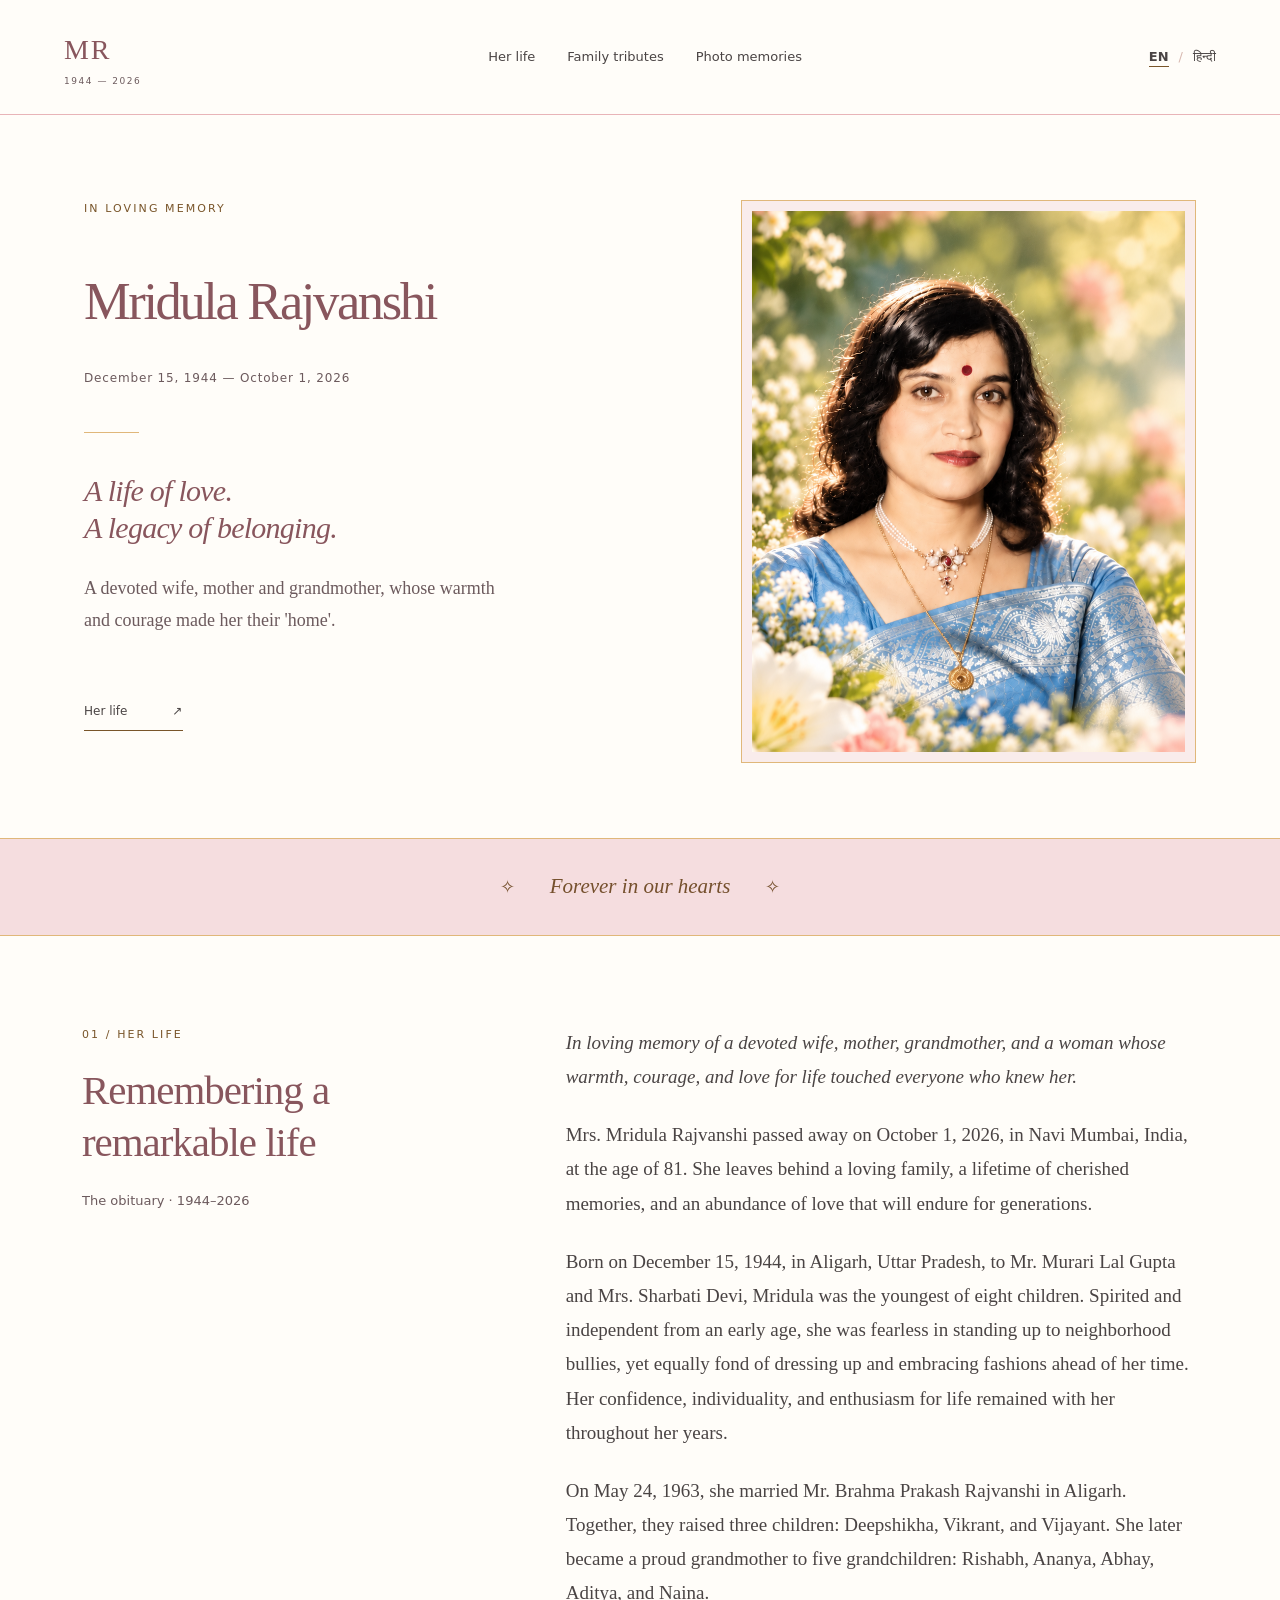
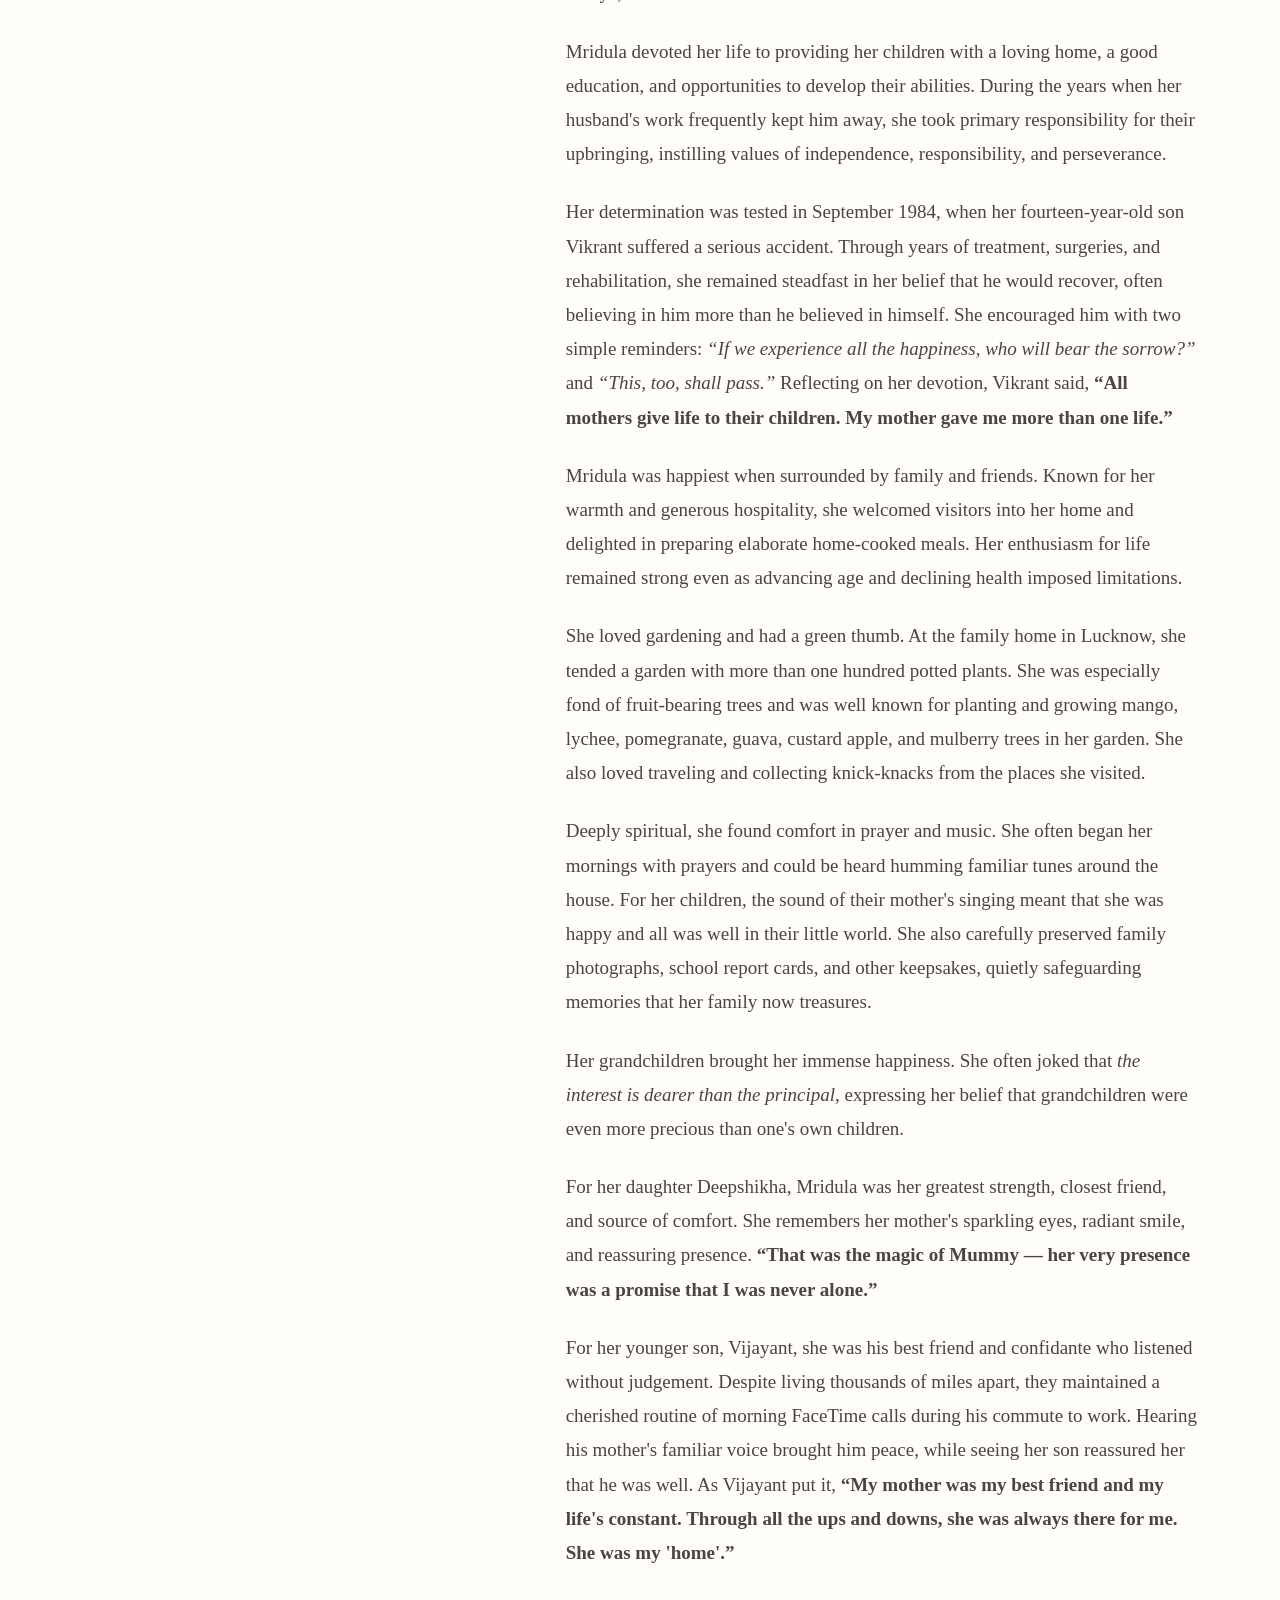
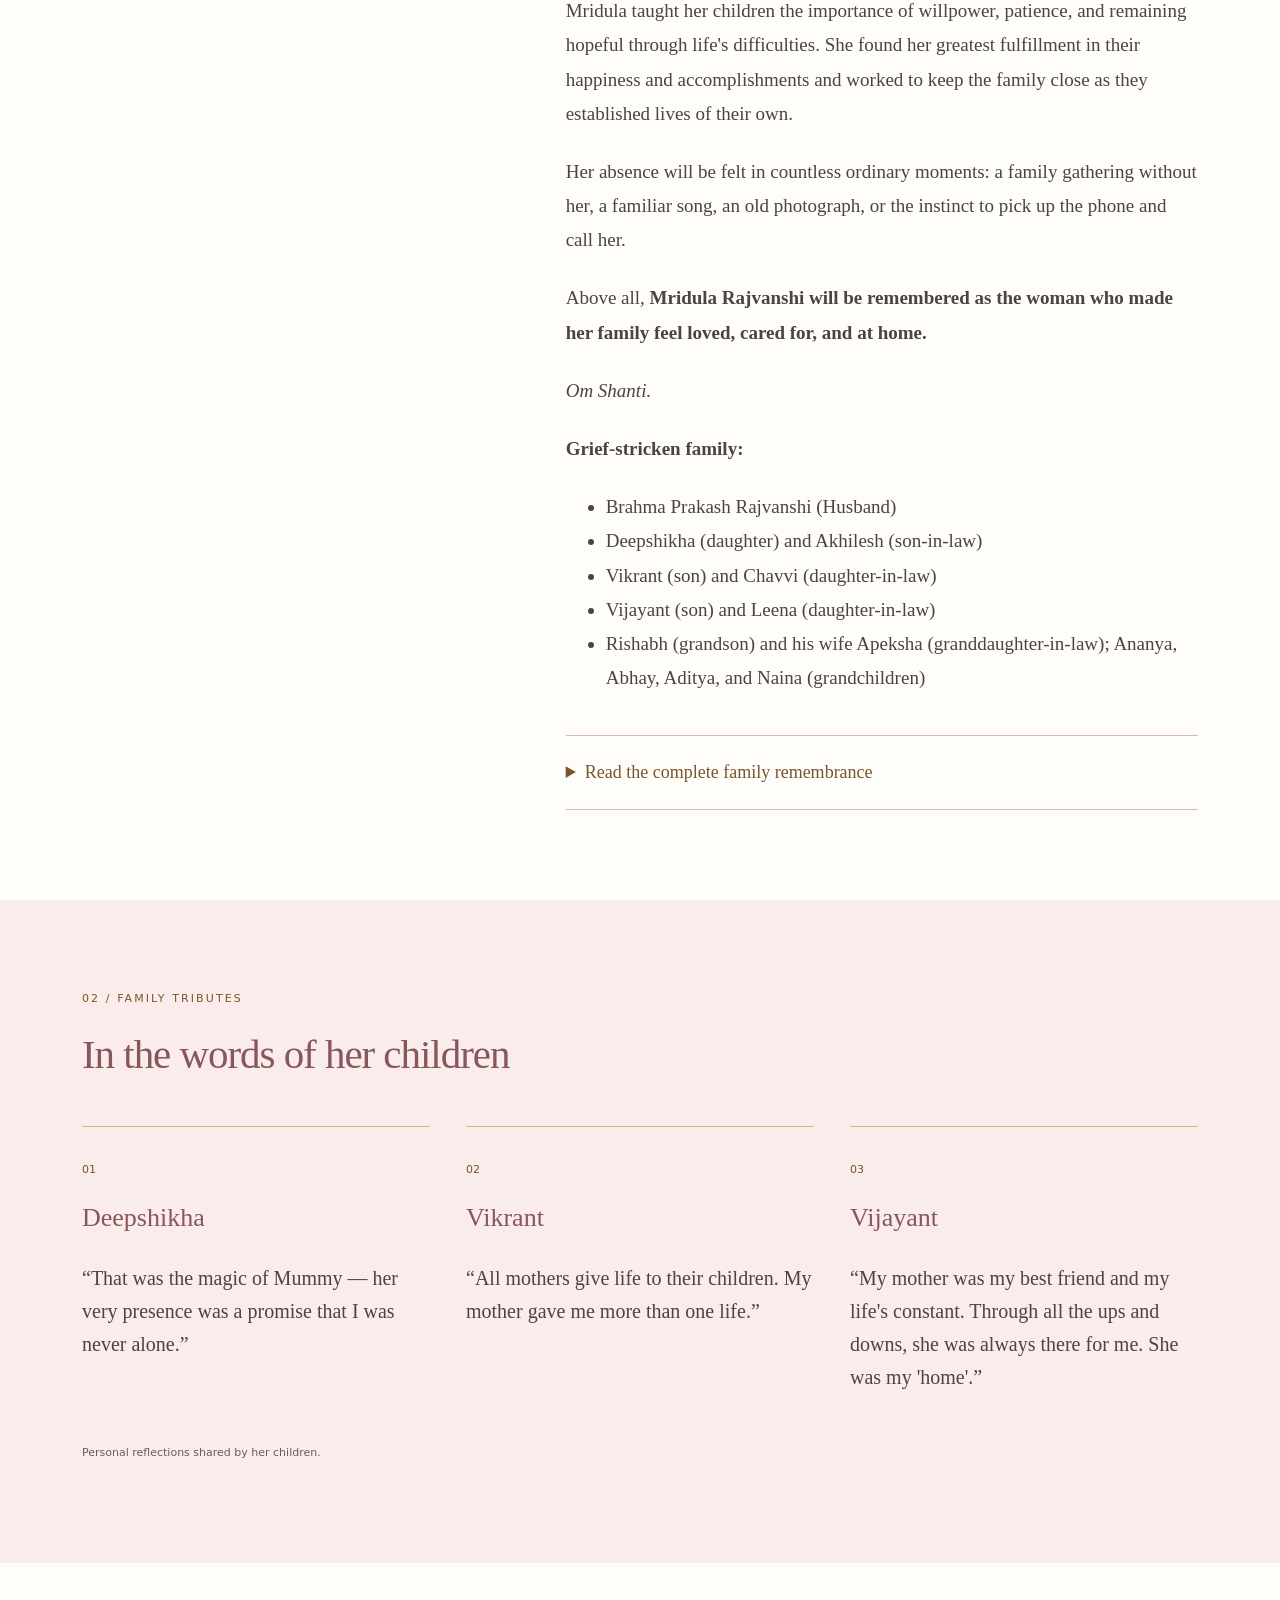
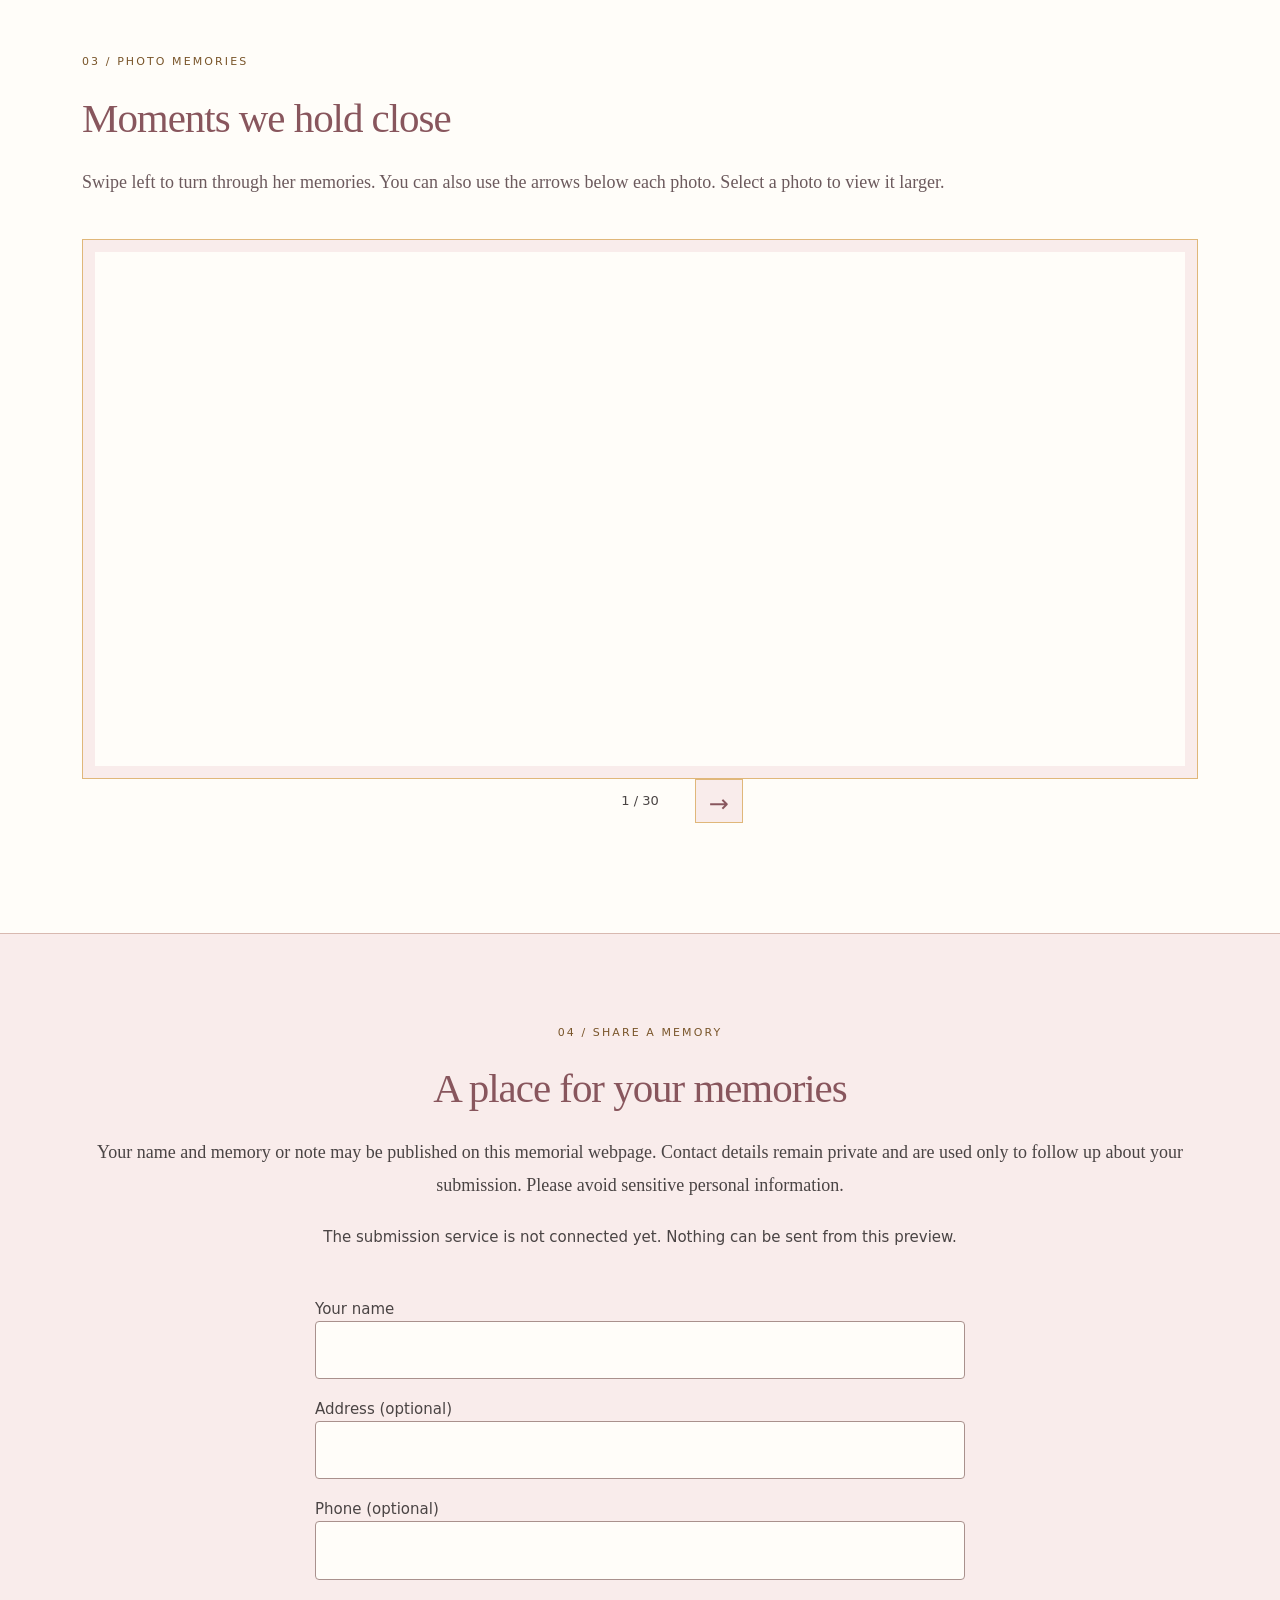
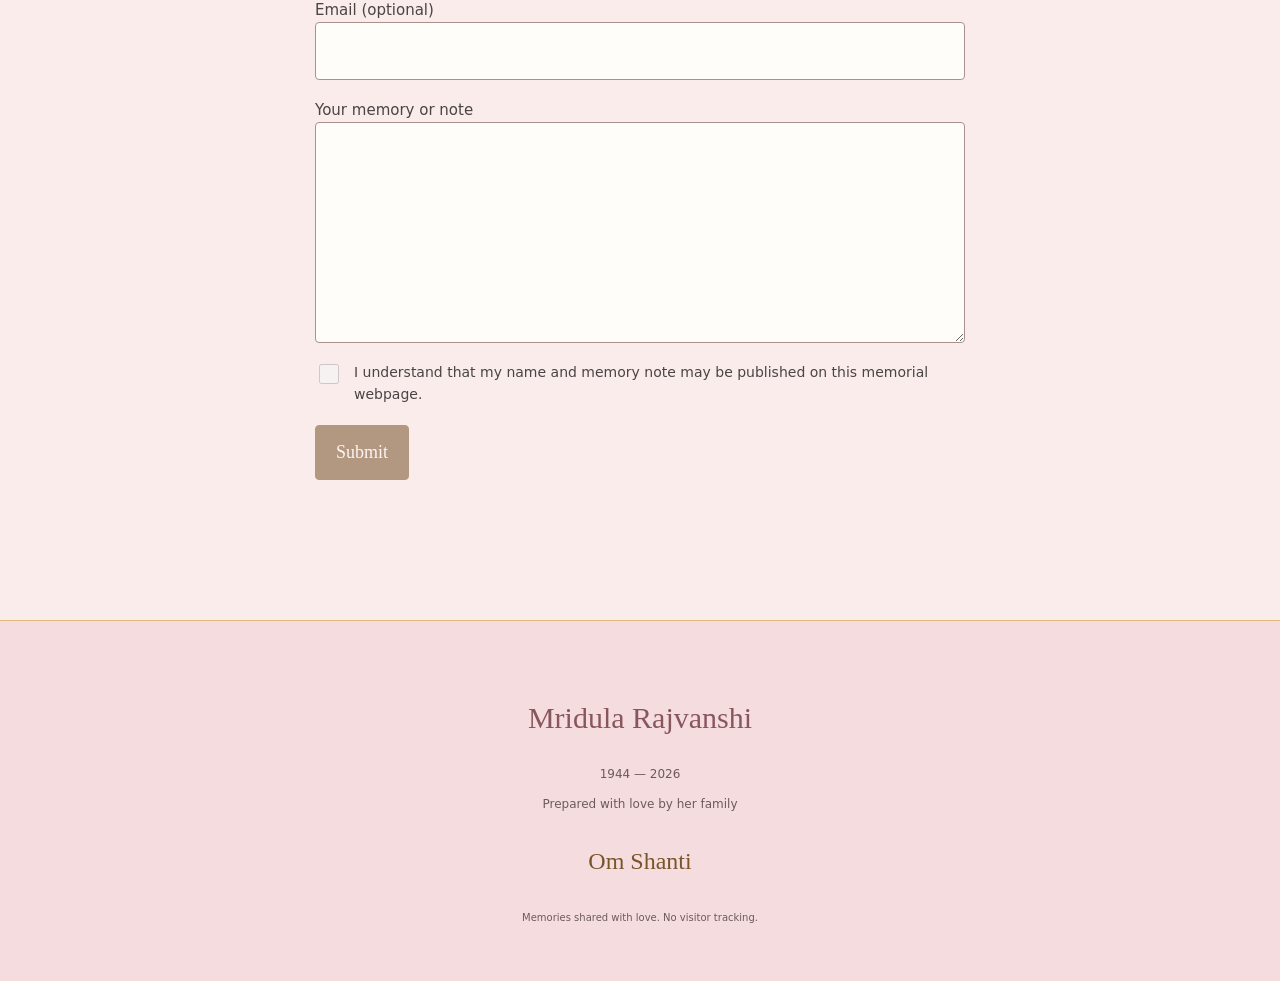
==== commit 8db12c69: "Clarify Apeksha is Rishabh’s wife in the family list" ====
--- a/index.html
+++ b/index.html
@@ -18,7 +18,7 @@
 <p>Mridula taught her children the importance of willpower, patience, and remaining hopeful through life&#x27;s difficulties. She found her greatest fulfillment in their happiness and accomplishments and worked to keep the family close as they established lives of their own.</p>
 <p>Her absence will be felt in countless ordinary moments: a family gathering without her, a familiar song, an old photograph, or the instinct to pick up the phone and call her.</p>
 <p>Above all, <strong>Mridula Rajvanshi will be remembered as the woman who made her family feel loved, cared for, and at home.</strong></p>
-<p><em>Om Shanti.</em></p><div class="family-list"><p><strong>Grief-stricken family:</strong></p><ul><li>Brahma Prakash Rajvanshi (Husband)</li><li>Deepshikha (daughter) and Akhilesh (son-in-law)</li><li>Vikrant (son) and Chavvi (daughter-in-law)</li><li>Vijayant (son) and Leena (daughter-in-law)</li><li>Rishabh and Apeksha, Ananya, Abhay, Aditya, and Naina (grandchildren)</li></ul></div><details id="remembrance"><summary>Read the complete family remembrance</summary><div class="long-story"><h3>A family remembrance</h3><p><em>In loving memory of a devoted wife, mother, grandmother, and a woman whose warmth, courage, and love for life touched everyone who knew her.</em></p>
+<p><em>Om Shanti.</em></p><div class="family-list"><p><strong>Grief-stricken family:</strong></p><ul><li>Brahma Prakash Rajvanshi (Husband)</li><li>Deepshikha (daughter) and Akhilesh (son-in-law)</li><li>Vikrant (son) and Chavvi (daughter-in-law)</li><li>Vijayant (son) and Leena (daughter-in-law)</li><li>Rishabh (grandson) and his wife Apeksha (granddaughter-in-law); Ananya, Abhay, Aditya, and Naina (grandchildren)</li></ul></div><details id="remembrance"><summary>Read the complete family remembrance</summary><div class="long-story"><h3>A family remembrance</h3><p><em>In loving memory of a devoted wife, mother, grandmother, and a woman whose warmth, courage, and love for life touched everyone who knew her.</em></p>
 <p>Mrs. Mridula Rajvanshi passed away on October 1, 2026, in Navi Mumbai, India, at the age of 81. She leaves behind a loving family, a lifetime of cherished memories, and an abundance of love that will endure for generations.</p>
 <p>Born on December 15, 1944, in Aligarh, Uttar Pradesh, to Mr. Murari Lal Gupta and Mrs. Sharbati Devi, Mridula was the youngest of eight children, with three brothers and four sisters. Growing up in a large family, she developed the spirited, independent personality that would remain with her throughout her life. As a young girl, she was fearless in confronting neighborhood bullies and never hesitant to stand up for herself or others. At the same time, she loved dressing up and had a keen sense of fashion, often embracing styles well ahead of her time. Her confidence, individuality, and enthusiasm for life were evident from an early age.</p>
 <p>On May 24, 1963, she married Mr. Brahma Prakash Rajvanshi in Aligarh. Together, they built a family and raised three children: Deepshikha, born in 1965; Vikrant, born in 1970; and Vijayant, born in 1979. She later became a proud and affectionate grandmother to five grandchildren: Rishabh, Ananya, Abhay, Aditya, and Naina.</p>
@@ -42,7 +42,7 @@
 <p>Mridula Rajvanshi lived with courage, generosity, faith, and a deep love for her family. She found happiness in the happiness of those she loved and devoted herself to making their lives better.</p>
 <p>Above all, she will be remembered as the woman who made her family feel loved, cared for, and at home.</p>
 <p><strong>She is deeply loved, profoundly missed, and will always remain a part of the family she held so dear.</strong></p>
-<p><em>Om Shanti.</em> </p><div class="family-list"><p><strong>Grief-stricken family:</strong></p><ul><li>Brahma Prakash Rajvanshi (Husband)</li><li>Deepshikha (daughter) and Akhilesh (son-in-law)</li><li>Vikrant (son) and Chavvi (daughter-in-law)</li><li>Vijayant (son) and Leena (daughter-in-law)</li><li>Rishabh and Apeksha, Ananya, Abhay, Aditya, and Naina (grandchildren)</li></ul></div></div></details></div></section>
+<p><em>Om Shanti.</em> </p><div class="family-list"><p><strong>Grief-stricken family:</strong></p><ul><li>Brahma Prakash Rajvanshi (Husband)</li><li>Deepshikha (daughter) and Akhilesh (son-in-law)</li><li>Vikrant (son) and Chavvi (daughter-in-law)</li><li>Vijayant (son) and Leena (daughter-in-law)</li><li>Rishabh (grandson) and his wife Apeksha (granddaughter-in-law); Ananya, Abhay, Aditya, and Naina (grandchildren)</li></ul></div></div></details></div></section>
 <section id="tributes" class="section tributes"><p class="eyebrow">02 / Family tributes</p><h2>In the words of her children</h2><div class="tribute-grid"><article><span class="number">01</span><h3>Deepshikha</h3><p>“That was the magic of Mummy — her very presence was a promise that I was never alone.”</p></article><article><span class="number">02</span><h3>Vikrant</h3><p>“All mothers give life to their children. My mother gave me more than one life.”</p></article><article><span class="number">03</span><h3>Vijayant</h3><p>“My mother was my best friend and my life's constant. Through all the ups and downs, she was always there for me. She was my 'home'.”</p></article></div><p class="caption">Personal reflections shared by her children.</p></section>
 <section id="gallery" class="section gallery"><p class="eyebrow">03 / Photo memories</p><h2>Moments we hold close</h2><p id="gallery-help">Swipe left to turn through her memories. You can also use the arrows below each photo. Select a photo to view it larger.</p><div class="gallery-flipper" role="region" aria-label="Moments we hold close" aria-describedby="gallery-help" tabindex="0"><figure class="memory-photo" id="memory-1" role="group" aria-label="1 / 30"><a href="memory-28.jpg" aria-label="A familiar smile"><img src="memory-28.jpg" alt="A familiar smile" width="738" height="738" loading="lazy" decoding="async"></a><nav class="photo-controls" aria-label="Photo navigation"><span></span><span>1 / 30</span><a href="#memory-2" aria-label="Next photograph">→</a></nav></figure><figure class="memory-photo" id="memory-2" role="group" aria-label="2 / 30"><a href="memory-01.jpg" aria-label="A portrait from her younger years"><img src="memory-01.jpg" alt="A portrait from her younger years" width="590" height="882" loading="lazy" decoding="async"></a><nav class="photo-controls" aria-label="Photo navigation"><a href="#memory-1" aria-label="Previous photograph">←</a><span>2 / 30</span><a href="#memory-3" aria-label="Next photograph">→</a></nav></figure><figure class="memory-photo" id="memory-3" role="group" aria-label="3 / 30"><a href="memory-02.jpg" aria-label="Ready for her wedding"><img src="memory-02.jpg" alt="Ready for her wedding" width="303" height="298" loading="lazy" decoding="async"></a><nav class="photo-controls" aria-label="Photo navigation"><a href="#memory-2" aria-label="Previous photograph">←</a><span>3 / 30</span><a href="#memory-4" aria-label="Next photograph">→</a></nav></figure><figure class="memory-photo" id="memory-4" role="group" aria-label="4 / 30"><a href="memory-03.jpg" aria-label="A shared portrait"><img src="memory-03.jpg" alt="A shared portrait" width="1232" height="880" loading="lazy" decoding="async"></a><nav class="photo-controls" aria-label="Photo navigation"><a href="#memory-3" aria-label="Previous photograph">←</a><span>4 / 30</span><a href="#memory-5" aria-label="Next photograph">→</a></nav></figure><figure class="memory-photo" id="memory-5" role="group" aria-label="5 / 30"><a href="memory-04.jpg" aria-label="With her children"><img src="memory-04.jpg" alt="With her children" width="1600" height="1026" loading="lazy" decoding="async"></a><nav class="photo-controls" aria-label="Photo navigation"><a href="#memory-4" aria-label="Previous photograph">←</a><span>5 / 30</span><a href="#memory-6" aria-label="Next photograph">→</a></nav></figure><figure class="memory-photo" id="memory-6" role="group" aria-label="6 / 30"><a href="memory-07.jpg" aria-label="Among the roses · May 2017"><img src="memory-07.jpg" alt="Among the roses" width="1600" height="999" loading="lazy" decoding="async"></a><nav class="photo-controls" aria-label="Photo navigation"><a href="#memory-5" aria-label="Previous photograph">←</a><span>6 / 30</span><a href="#memory-7" aria-label="Next photograph">→</a></nav></figure><figure class="memory-photo" id="memory-7" role="group" aria-label="7 / 30"><a href="memory-08.jpg" aria-label="Beverly Hills · May 2017"><img src="memory-08.jpg" alt="Beverly Hills" width="1600" height="1000" loading="lazy" decoding="async"></a><nav class="photo-controls" aria-label="Photo navigation"><a href="#memory-6" aria-label="Previous photograph">←</a><span>7 / 30</span><a href="#memory-8" aria-label="Next photograph">→</a></nav></figure><figure class="memory-photo" id="memory-8" role="group" aria-label="8 / 30"><a href="memory-09.jpg" aria-label="Rishabh’s graduation · May 2017"><img src="memory-09.jpg" alt="Rishabh’s graduation" width="1600" height="1600" loading="lazy" decoding="async"></a><nav class="photo-controls" aria-label="Photo navigation"><a href="#memory-7" aria-label="Previous photograph">←</a><span>8 / 30</span><a href="#memory-9" aria-label="Next photograph">→</a></nav></figure><figure class="memory-photo" id="memory-9" role="group" aria-label="9 / 30"><a href="memory-10.jpg" aria-label="A portrait among the flowers · May 2017"><img src="memory-10.jpg" alt="A portrait among the flowers" width="1600" height="1600" loading="lazy" decoding="async"></a><nav class="photo-controls" aria-label="Photo navigation"><a href="#memory-8" aria-label="Previous photograph">←</a><span>9 / 30</span><a href="#memory-10" aria-label="Next photograph">→</a></nav></figure><figure class="memory-photo" id="memory-10" role="group" aria-label="10 / 30"><a href="memory-11.jpg" aria-label="With Aditya · June 2017"><img src="memory-11.jpg" alt="With Aditya" width="1600" height="1066" loading="lazy" decoding="async"></a><nav class="photo-controls" aria-label="Photo navigation"><a href="#memory-9" aria-label="Previous photograph">←</a><span>10 / 30</span><a href="#memory-11" aria-label="Next photograph">→</a></nav></figure><figure class="memory-photo" id="memory-11" role="group" aria-label="11 / 30"><a href="memory-13.jpg" aria-label="A Vermont outing · October 2023"><img src="memory-13.jpg" alt="A Vermont outing" width="1200" height="1600" loading="lazy" decoding="async"></a><nav class="photo-controls" aria-label="Photo navigation"><a href="#memory-10" aria-label="Previous photograph">←</a><span>11 / 30</span><a href="#memory-12" aria-label="Next photograph">→</a></nav></figure><figure class="memory-photo" id="memory-12" role="group" aria-label="12 / 30"><a href="memory-14.jpg" aria-label="Together in Vermont · October 2023"><img src="memory-14.jpg" alt="Together in Vermont" width="1600" height="1200" loading="lazy" decoding="async"></a><nav class="photo-controls" aria-label="Photo navigation"><a href="#memory-11" aria-label="Previous photograph">←</a><span>12 / 30</span><a href="#memory-13" aria-label="Next photograph">→</a></nav></figure><figure class="memory-photo" id="memory-13" role="group" aria-label="13 / 30"><a href="memory-15.jpg" aria-label="A break at the pumpkin patch · October 2023"><img src="memory-15.jpg" alt="A break at the pumpkin patch" width="1600" height="1200" loading="lazy" decoding="async"></a><nav class="photo-controls" aria-label="Photo navigation"><a href="#memory-12" aria-label="Previous photograph">←</a><span>13 / 30</span><a href="#memory-14" aria-label="Next photograph">→</a></nav></figure><figure class="memory-photo" id="memory-14" role="group" aria-label="14 / 30"><a href="memory-16.jpg" aria-label="An autumn afternoon · October 2023"><img src="memory-16.jpg" alt="An autumn afternoon" width="1200" height="1600" loading="lazy" decoding="async"></a><nav class="photo-controls" aria-label="Photo navigation"><a href="#memory-13" aria-label="Previous photograph">←</a><span>14 / 30</span><a href="#memory-15" aria-label="Next photograph">→</a></nav></figure><figure class="memory-photo" id="memory-15" role="group" aria-label="15 / 30"><a href="memory-17.jpg" aria-label="Apple-picking memories · October 2023"><img src="memory-17.jpg" alt="Apple-picking memories" width="1200" height="1600" loading="lazy" decoding="async"></a><nav class="photo-controls" aria-label="Photo navigation"><a href="#memory-14" aria-label="Previous photograph">←</a><span>15 / 30</span><a href="#memory-16" aria-label="Next photograph">→</a></nav></figure><figure class="memory-photo" id="memory-16" role="group" aria-label="16 / 30"><a href="memory-18.jpg" aria-label="Durga Puja with family · October 2023"><img src="memory-18.jpg" alt="Durga Puja with family" width="1600" height="1200" loading="lazy" decoding="async"></a><nav class="photo-controls" aria-label="Photo navigation"><a href="#memory-15" aria-label="Previous photograph">←</a><span>16 / 30</span><a href="#memory-17" aria-label="Next photograph">→</a></nav></figure><figure class="memory-photo" id="memory-17" role="group" aria-label="17 / 30"><a href="memory-19.jpg" aria-label="A morning walk together · October 2023"><img src="memory-19.jpg" alt="A morning walk together" width="1600" height="1200" loading="lazy" decoding="async"></a><nav class="photo-controls" aria-label="Photo navigation"><a href="#memory-16" aria-label="Previous photograph">←</a><span>17 / 30</span><a href="#memory-18" aria-label="Next photograph">→</a></nav></figure><figure class="memory-photo" id="memory-18" role="group" aria-label="18 / 30"><a href="memory-20.jpg" aria-label="Autumn light · October 2023"><img src="memory-20.jpg" alt="Autumn light" width="1600" height="900" loading="lazy" decoding="async"></a><nav class="photo-controls" aria-label="Photo navigation"><a href="#memory-17" aria-label="Previous photograph">←</a><span>18 / 30</span><a href="#memory-19" aria-label="Next photograph">→</a></nav></figure><figure class="memory-photo" id="memory-19" role="group" aria-label="19 / 30"><a href="memory-21.jpg" aria-label="A walk among the trees · October 2023"><img src="memory-21.jpg" alt="A walk among the trees" width="1600" height="900" loading="lazy" decoding="async"></a><nav class="photo-controls" aria-label="Photo navigation"><a href="#memory-18" aria-label="Previous photograph">←</a><span>19 / 30</span><a href="#memory-20" aria-label="Next photograph">→</a></nav></figure><figure class="memory-photo" id="memory-20" role="group" aria-label="20 / 30"><a href="memory-22.jpg" aria-label="Diwali with family · November 2023"><img src="memory-22.jpg" alt="Diwali with family" width="1200" height="1600" loading="lazy" decoding="async"></a><nav class="photo-controls" aria-label="Photo navigation"><a href="#memory-19" aria-label="Previous photograph">←</a><span>20 / 30</span><a href="#memory-21" aria-label="Next photograph">→</a></nav></figure><figure class="memory-photo" id="memory-21" role="group" aria-label="21 / 30"><a href="memory-23.jpg" aria-label="At Akshardham · November 2023"><img src="memory-23.jpg" alt="At Akshardham" width="1600" height="1200" loading="lazy" decoding="async"></a><nav class="photo-controls" aria-label="Photo navigation"><a href="#memory-20" aria-label="Previous photograph">←</a><span>21 / 30</span><a href="#memory-22" aria-label="Next photograph">→</a></nav></figure><figure class="memory-photo" id="memory-22" role="group" aria-label="22 / 30"><a href="memory-24.jpg" aria-label="A smile and a drawing · December 2023"><img src="memory-24.jpg" alt="A smile and a drawing" width="1200" height="1600" loading="lazy" decoding="async"></a><nav class="photo-controls" aria-label="Photo navigation"><a href="#memory-21" aria-label="Previous photograph">←</a><span>22 / 30</span><a href="#memory-23" aria-label="Next photograph">→</a></nav></figure><figure class="memory-photo" id="memory-23" role="group" aria-label="23 / 30"><a href="memory-25.jpg" aria-label="Snow-day memories · February 2024"><img src="memory-25.jpg" alt="Snow-day memories" width="900" height="1600" loading="lazy" decoding="async"></a><nav class="photo-controls" aria-label="Photo navigation"><a href="#memory-22" aria-label="Previous photograph">←</a><span>23 / 30</span><a href="#memory-24" aria-label="Next photograph">→</a></nav></figure><figure class="memory-photo" id="memory-24" role="group" aria-label="24 / 30"><a href="memory-29.jpg" aria-label="A close moment together · June 2026"><img src="memory-29.jpg" alt="A close moment together" width="1200" height="1600" loading="lazy" decoding="async"></a><nav class="photo-controls" aria-label="Photo navigation"><a href="#memory-23" aria-label="Previous photograph">←</a><span>24 / 30</span><a href="#memory-25" aria-label="Next photograph">→</a></nav></figure><figure class="memory-photo" id="memory-25" role="group" aria-label="25 / 30"><a href="memory-32.jpg" aria-label="A cuddle at home · July 2026"><img src="memory-32.jpg" alt="A cuddle at home" width="1200" height="1600" loading="lazy" decoding="async"></a><nav class="photo-controls" aria-label="Photo navigation"><a href="#memory-24" aria-label="Previous photograph">←</a><span>25 / 30</span><a href="#memory-26" aria-label="Next photograph">→</a></nav></figure><figure class="memory-photo" id="memory-26" role="group" aria-label="26 / 30"><a href="memory-33.jpg" aria-label="An embrace to remember · July 2026"><img src="memory-33.jpg" alt="An embrace to remember" width="1200" height="1600" loading="lazy" decoding="async"></a><nav class="photo-controls" aria-label="Photo navigation"><a href="#memory-25" aria-label="Previous photograph">←</a><span>26 / 30</span><a href="#memory-27" aria-label="Next photograph">→</a></nav></figure><figure class="memory-photo" id="memory-27" role="group" aria-label="27 / 30"><a href="memory-34.jpg" aria-label="Love across generations · July 2026"><img src="memory-34.jpg" alt="Love across generations" width="1200" height="1600" loading="lazy" decoding="async"></a><nav class="photo-controls" aria-label="Photo navigation"><a href="#memory-26" aria-label="Previous photograph">←</a><span>27 / 30</span><a href="#memory-28" aria-label="Next photograph">→</a></nav></figure><figure class="memory-photo" id="memory-28" role="group" aria-label="28 / 30"><a href="memory-35.jpg" aria-label="Surrounded by her grandchildren · July 2026"><img src="memory-35.jpg" alt="Surrounded by her grandchildren" width="1600" height="900" loading="lazy" decoding="async"></a><nav class="photo-controls" aria-label="Photo navigation"><a href="#memory-27" aria-label="Previous photograph">←</a><span>28 / 30</span><a href="#memory-29" aria-label="Next photograph">→</a></nav></figure><figure class="memory-photo" id="memory-29" role="group" aria-label="29 / 30"><a href="memory-27.jpg" aria-label="A family gathering"><img src="memory-27.jpg" alt="A family gathering" width="1600" height="1200" loading="lazy" decoding="async"></a><nav class="photo-controls" aria-label="Photo navigation"><a href="#memory-28" aria-label="Previous photograph">←</a><span>29 / 30</span><a href="#memory-30" aria-label="Next photograph">→</a></nav></figure><figure class="memory-photo" id="memory-30" role="group" aria-label="30 / 30"><a href="memory-31.jpg" aria-label="Hands joined in family love · June 2026"><img src="memory-31.jpg" alt="Hands joined in family love" width="1200" height="1600" loading="lazy" decoding="async"></a><nav class="photo-controls" aria-label="Photo navigation"><a href="#memory-29" aria-label="Previous photograph">←</a><span>30 / 30</span><span></span></nav></figure></div></section>
 <section id="memories" class="section memories"><p class="eyebrow">04 / Share a memory</p><h2>A place for your memories</h2><p id="memory-privacy">Your name and memory or note may be published on this memorial webpage. Contact details remain private and are used only to follow up about your submission. Please avoid sensitive personal information.</p><p id="memory-status" role="status" aria-live="polite">The submission service is not connected yet. Nothing can be sent from this preview.</p><form id="memory-form" aria-describedby="memory-privacy memory-status"><fieldset disabled><legend class="sr-only">Your memory or note</legend><label for="memory-name">Your name</label><input id="memory-name" name="name" type="text" maxlength="100" autocomplete="off" required><label for="memory-address">Address (optional)</label><input id="memory-address" name="address" type="text" maxlength="500" autocomplete="off" ><label for="memory-phone">Phone (optional)</label><input id="memory-phone" name="phone" type="tel" maxlength="60" autocomplete="off" ><label for="memory-email">Email (optional)</label><input id="memory-email" name="email" type="email" maxlength="254" autocomplete="off" ><label for="memory-note">Your memory or note</label><textarea id="memory-note" name="note" rows="6" maxlength="5000" required></textarea><div class="honey" aria-hidden="true"><label>Website<input name="website" tabindex="-1" autocomplete="off"></label></div><label class="consent"><input name="consent" type="checkbox" required> <span>I understand that my name and memory note may be published on this memorial webpage.</span></label><button type="submit">Submit</button></fieldset></form><noscript><p>JavaScript is needed to submit a memory.</p></noscript><div id="approved-memories" aria-live="polite"></div></section></main><footer><p class="footer-name">Mridula Rajvanshi</p><p>1944 — 2026</p><p>Prepared with love by her family</p><p class="peace">Om Shanti</p><small>Memories shared with love. No visitor tracking.</small></footer><script src="memory-config.js" defer></script><script src="memories.js" defer></script></body></html>
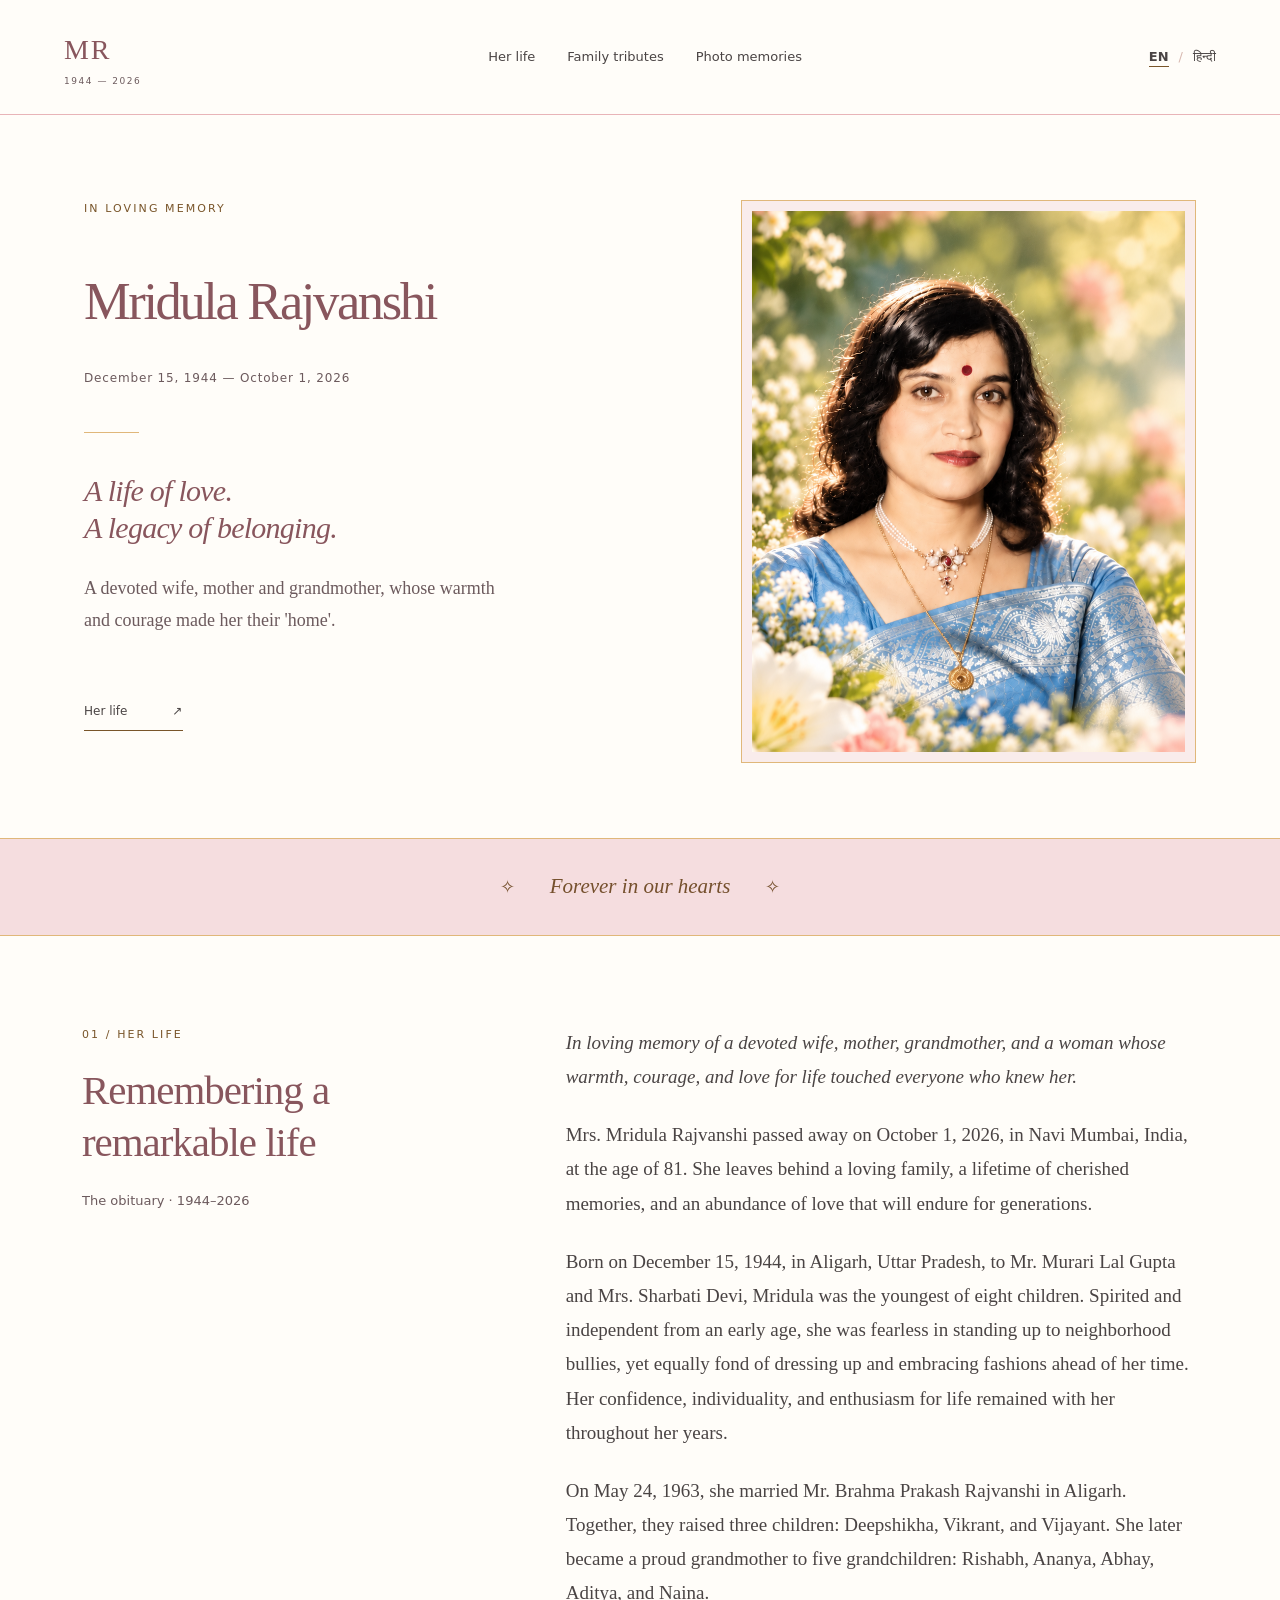
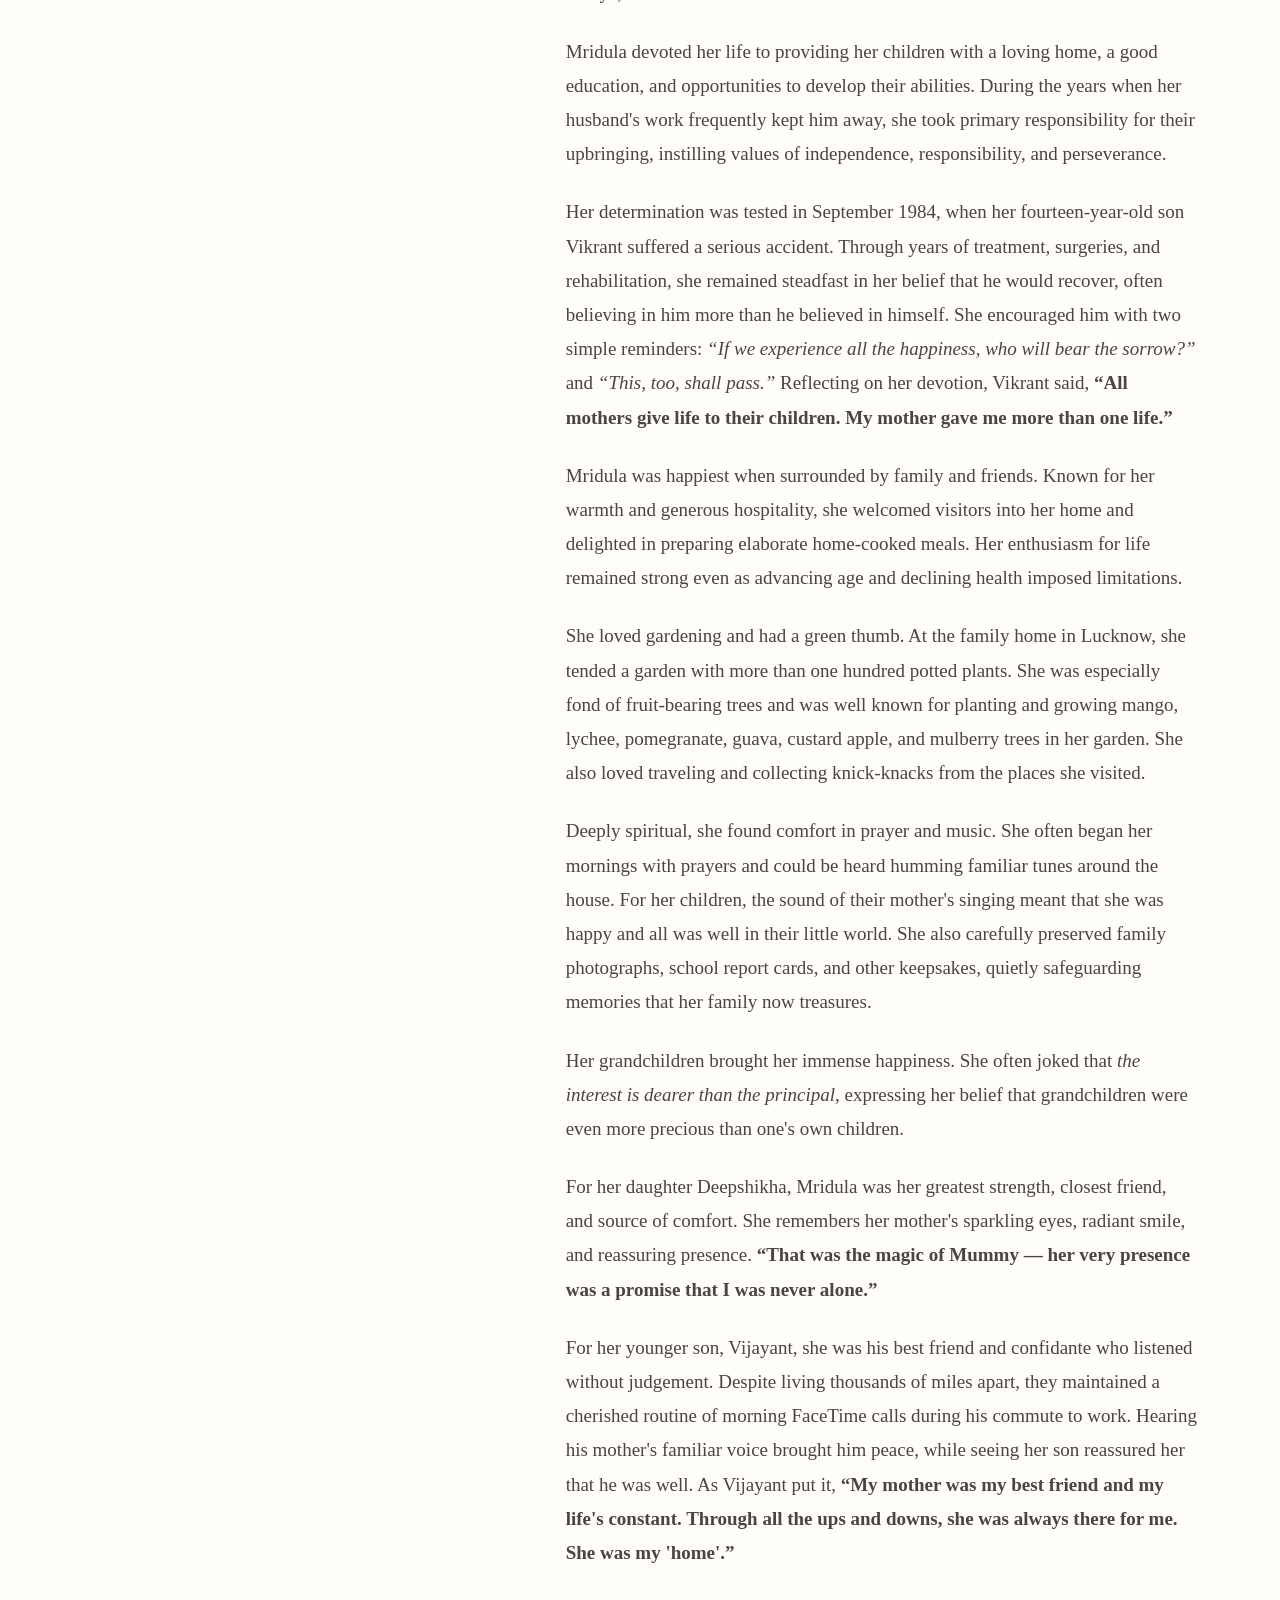
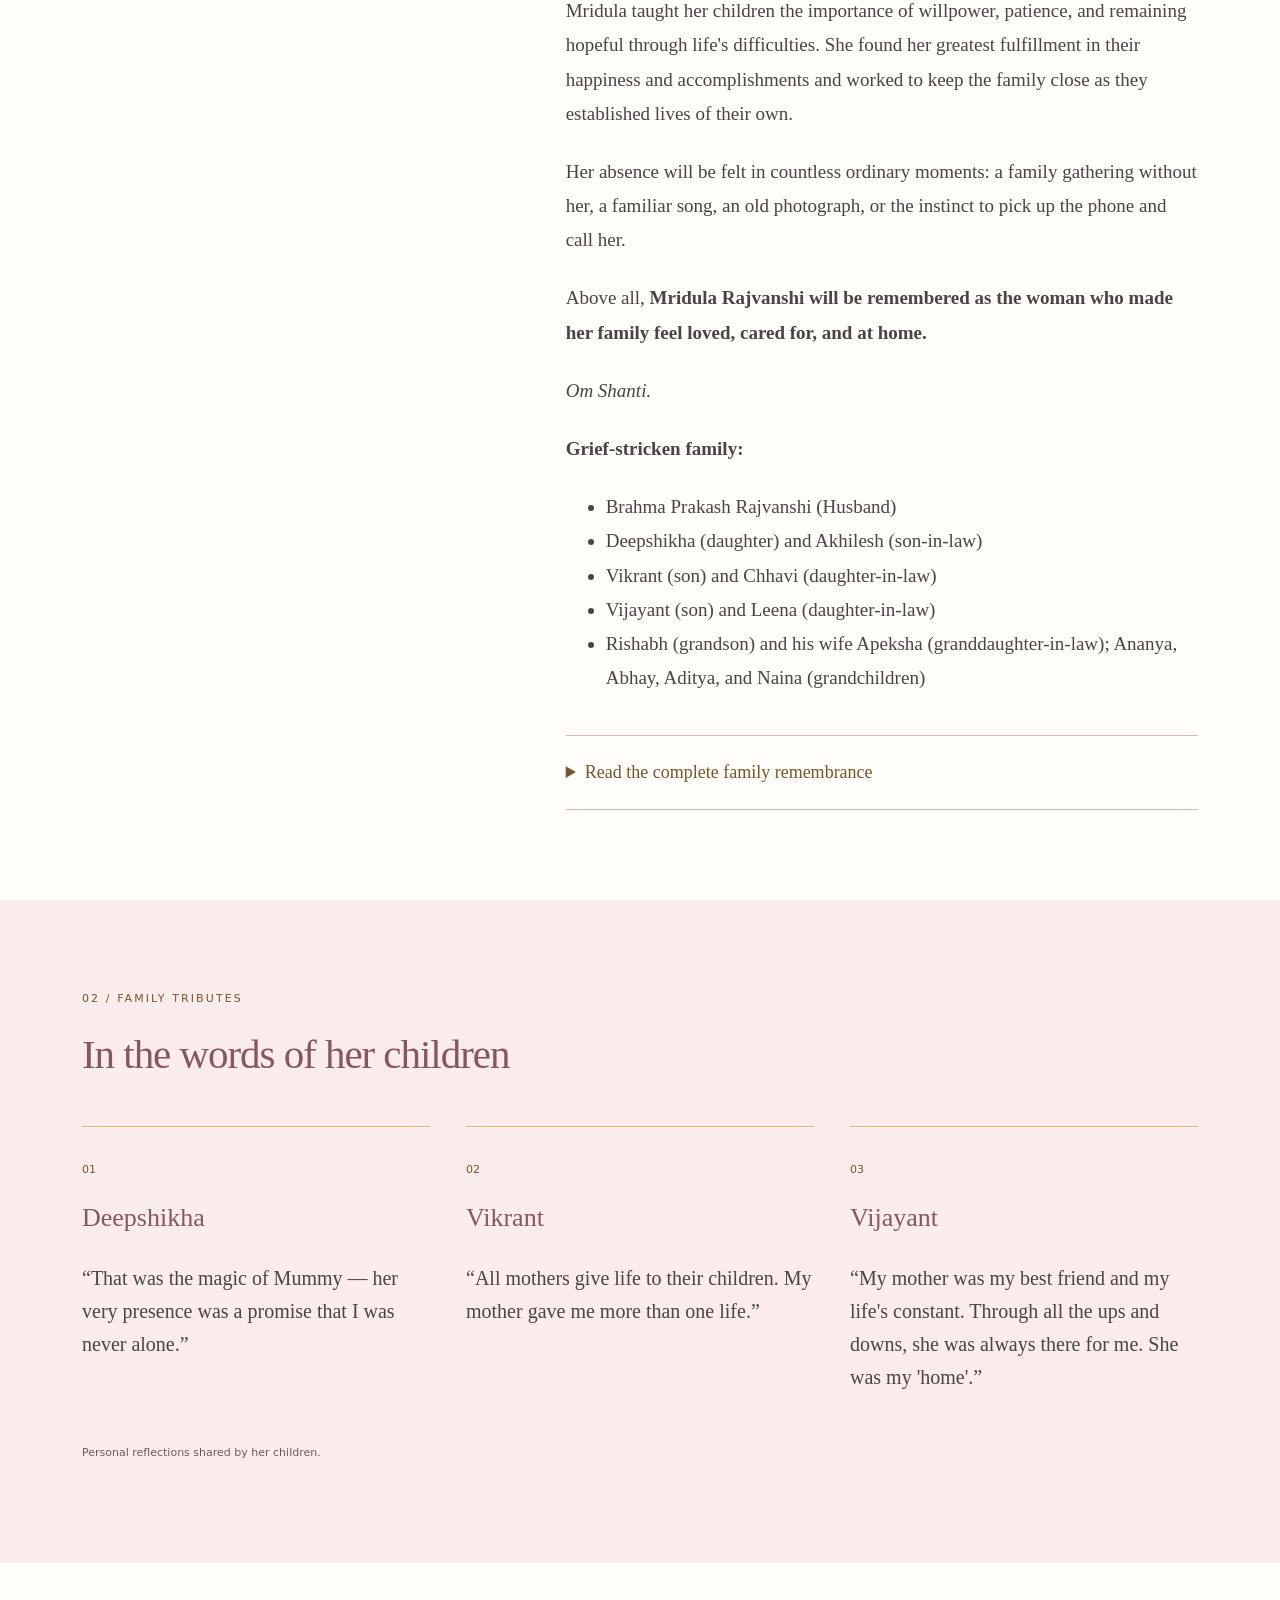
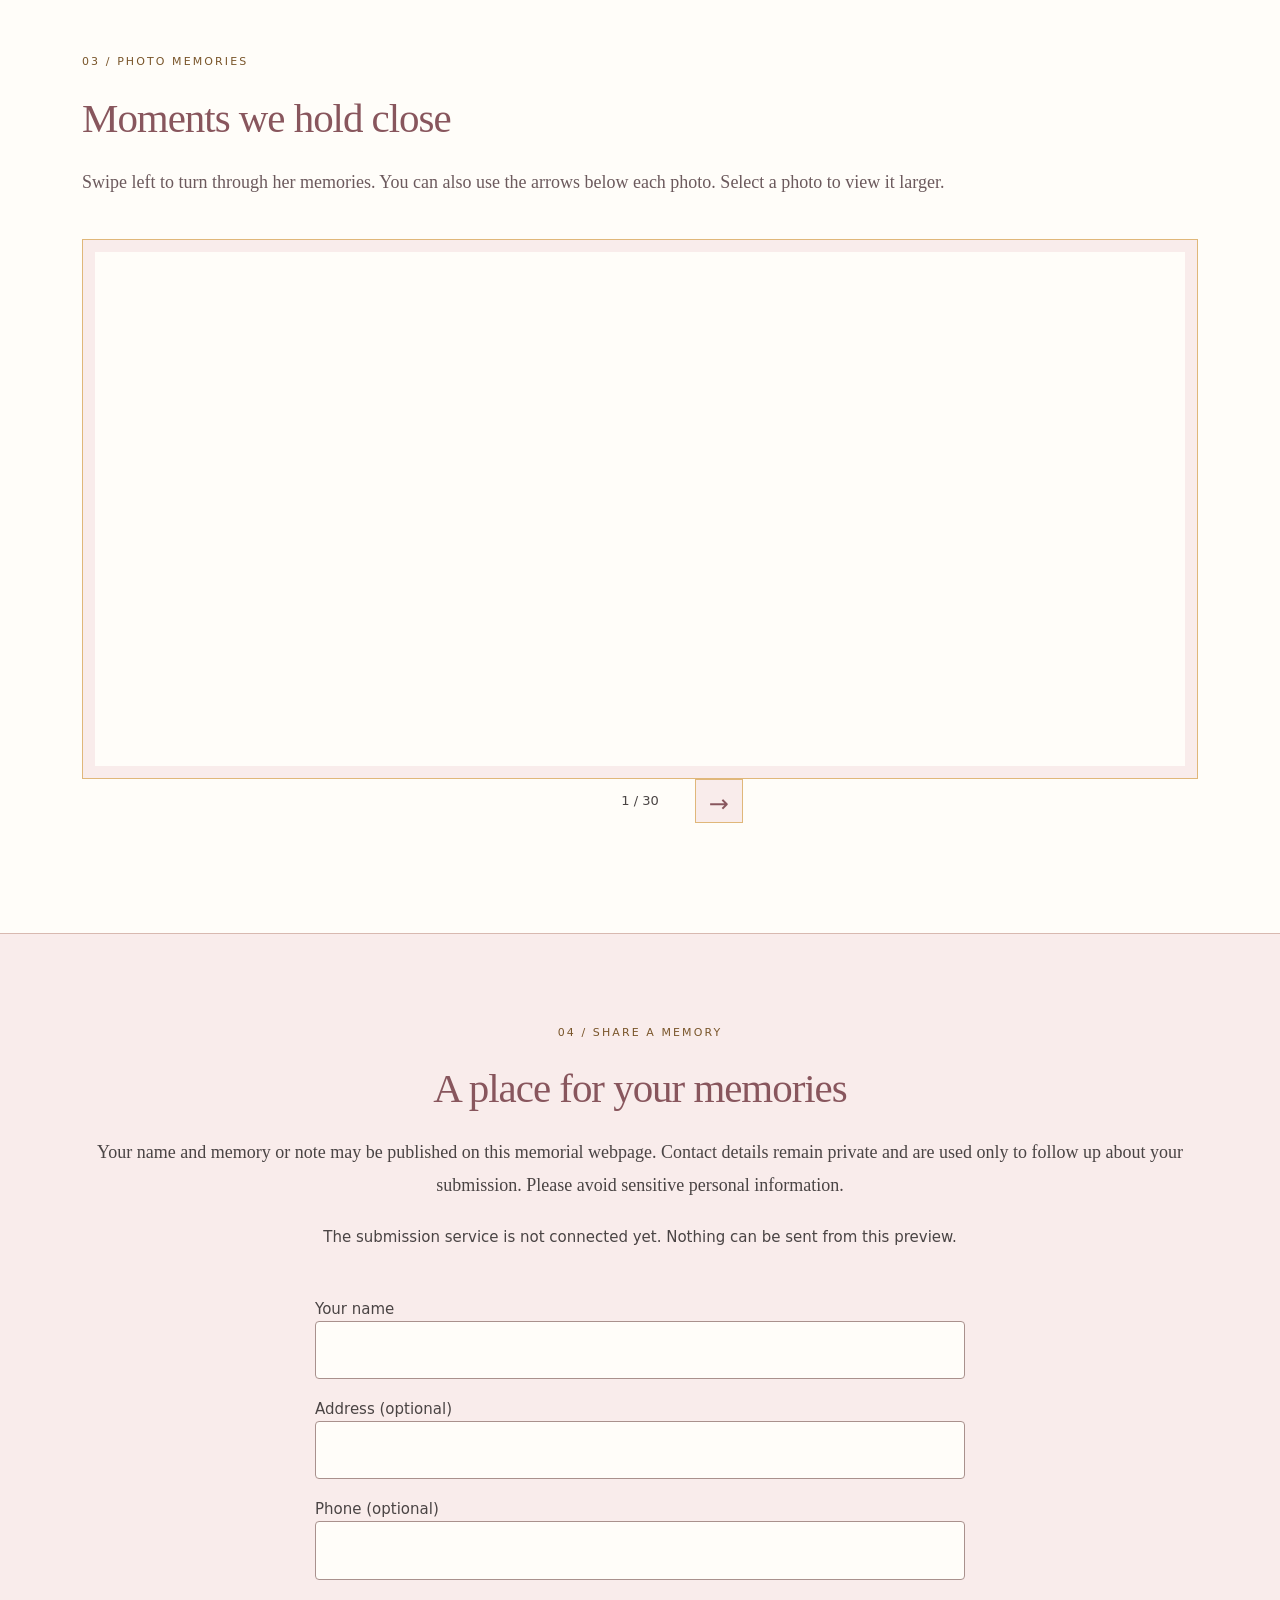
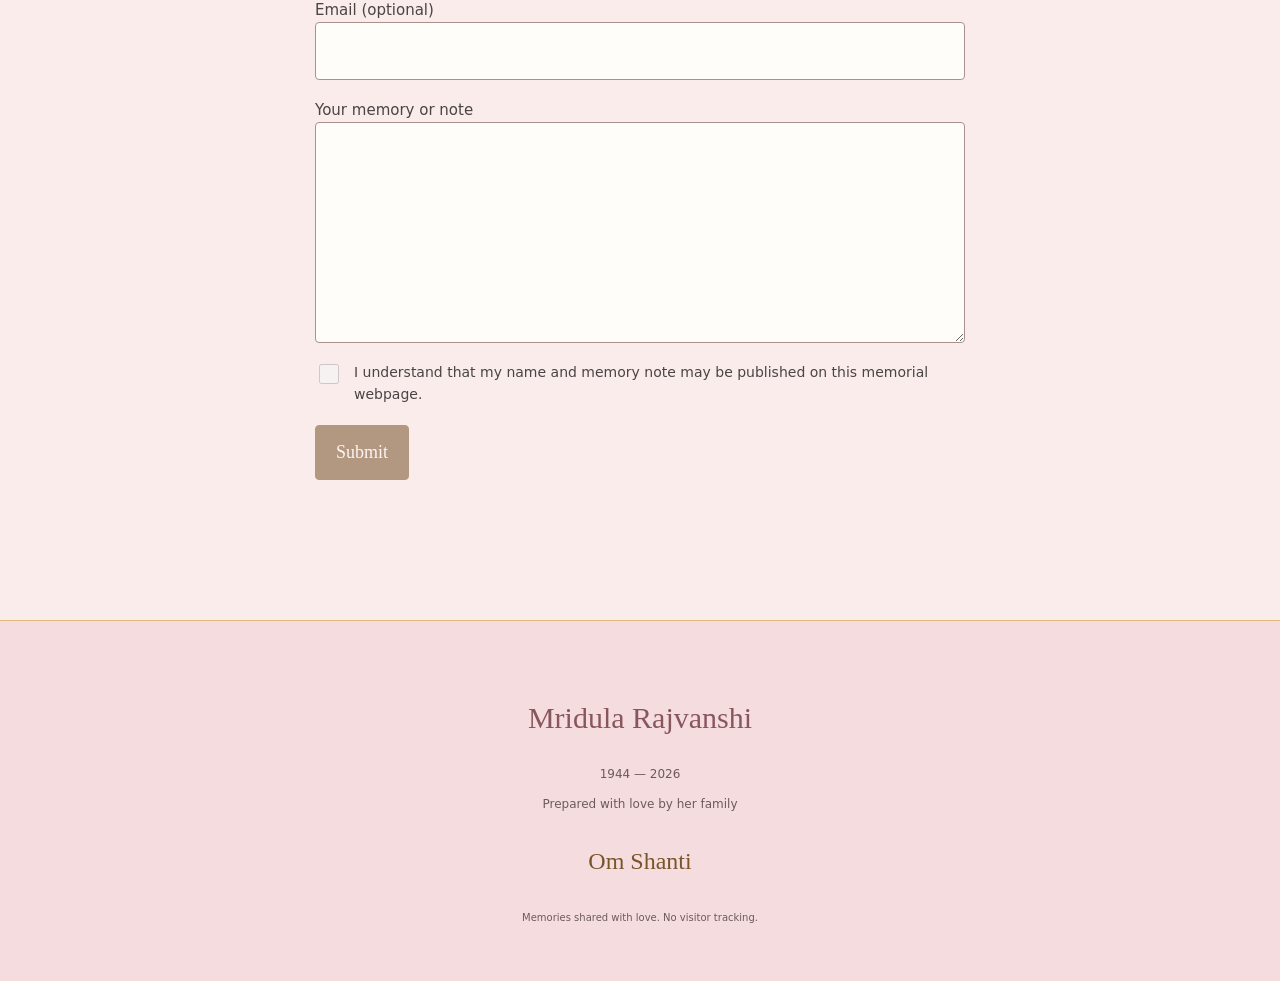
==== commit b43ba4da: "Correct Chhavi’s name" ====
--- a/index.html
+++ b/index.html
@@ -18,7 +18,7 @@
 <p>Mridula taught her children the importance of willpower, patience, and remaining hopeful through life&#x27;s difficulties. She found her greatest fulfillment in their happiness and accomplishments and worked to keep the family close as they established lives of their own.</p>
 <p>Her absence will be felt in countless ordinary moments: a family gathering without her, a familiar song, an old photograph, or the instinct to pick up the phone and call her.</p>
 <p>Above all, <strong>Mridula Rajvanshi will be remembered as the woman who made her family feel loved, cared for, and at home.</strong></p>
-<p><em>Om Shanti.</em></p><div class="family-list"><p><strong>Grief-stricken family:</strong></p><ul><li>Brahma Prakash Rajvanshi (Husband)</li><li>Deepshikha (daughter) and Akhilesh (son-in-law)</li><li>Vikrant (son) and Chavvi (daughter-in-law)</li><li>Vijayant (son) and Leena (daughter-in-law)</li><li>Rishabh (grandson) and his wife Apeksha (granddaughter-in-law); Ananya, Abhay, Aditya, and Naina (grandchildren)</li></ul></div><details id="remembrance"><summary>Read the complete family remembrance</summary><div class="long-story"><h3>A family remembrance</h3><p><em>In loving memory of a devoted wife, mother, grandmother, and a woman whose warmth, courage, and love for life touched everyone who knew her.</em></p>
+<p><em>Om Shanti.</em></p><div class="family-list"><p><strong>Grief-stricken family:</strong></p><ul><li>Brahma Prakash Rajvanshi (Husband)</li><li>Deepshikha (daughter) and Akhilesh (son-in-law)</li><li>Vikrant (son) and Chhavi (daughter-in-law)</li><li>Vijayant (son) and Leena (daughter-in-law)</li><li>Rishabh (grandson) and his wife Apeksha (granddaughter-in-law); Ananya, Abhay, Aditya, and Naina (grandchildren)</li></ul></div><details id="remembrance"><summary>Read the complete family remembrance</summary><div class="long-story"><h3>A family remembrance</h3><p><em>In loving memory of a devoted wife, mother, grandmother, and a woman whose warmth, courage, and love for life touched everyone who knew her.</em></p>
 <p>Mrs. Mridula Rajvanshi passed away on October 1, 2026, in Navi Mumbai, India, at the age of 81. She leaves behind a loving family, a lifetime of cherished memories, and an abundance of love that will endure for generations.</p>
 <p>Born on December 15, 1944, in Aligarh, Uttar Pradesh, to Mr. Murari Lal Gupta and Mrs. Sharbati Devi, Mridula was the youngest of eight children, with three brothers and four sisters. Growing up in a large family, she developed the spirited, independent personality that would remain with her throughout her life. As a young girl, she was fearless in confronting neighborhood bullies and never hesitant to stand up for herself or others. At the same time, she loved dressing up and had a keen sense of fashion, often embracing styles well ahead of her time. Her confidence, individuality, and enthusiasm for life were evident from an early age.</p>
 <p>On May 24, 1963, she married Mr. Brahma Prakash Rajvanshi in Aligarh. Together, they built a family and raised three children: Deepshikha, born in 1965; Vikrant, born in 1970; and Vijayant, born in 1979. She later became a proud and affectionate grandmother to five grandchildren: Rishabh, Ananya, Abhay, Aditya, and Naina.</p>
@@ -42,7 +42,7 @@
 <p>Mridula Rajvanshi lived with courage, generosity, faith, and a deep love for her family. She found happiness in the happiness of those she loved and devoted herself to making their lives better.</p>
 <p>Above all, she will be remembered as the woman who made her family feel loved, cared for, and at home.</p>
 <p><strong>She is deeply loved, profoundly missed, and will always remain a part of the family she held so dear.</strong></p>
-<p><em>Om Shanti.</em> </p><div class="family-list"><p><strong>Grief-stricken family:</strong></p><ul><li>Brahma Prakash Rajvanshi (Husband)</li><li>Deepshikha (daughter) and Akhilesh (son-in-law)</li><li>Vikrant (son) and Chavvi (daughter-in-law)</li><li>Vijayant (son) and Leena (daughter-in-law)</li><li>Rishabh (grandson) and his wife Apeksha (granddaughter-in-law); Ananya, Abhay, Aditya, and Naina (grandchildren)</li></ul></div></div></details></div></section>
+<p><em>Om Shanti.</em> </p><div class="family-list"><p><strong>Grief-stricken family:</strong></p><ul><li>Brahma Prakash Rajvanshi (Husband)</li><li>Deepshikha (daughter) and Akhilesh (son-in-law)</li><li>Vikrant (son) and Chhavi (daughter-in-law)</li><li>Vijayant (son) and Leena (daughter-in-law)</li><li>Rishabh (grandson) and his wife Apeksha (granddaughter-in-law); Ananya, Abhay, Aditya, and Naina (grandchildren)</li></ul></div></div></details></div></section>
 <section id="tributes" class="section tributes"><p class="eyebrow">02 / Family tributes</p><h2>In the words of her children</h2><div class="tribute-grid"><article><span class="number">01</span><h3>Deepshikha</h3><p>“That was the magic of Mummy — her very presence was a promise that I was never alone.”</p></article><article><span class="number">02</span><h3>Vikrant</h3><p>“All mothers give life to their children. My mother gave me more than one life.”</p></article><article><span class="number">03</span><h3>Vijayant</h3><p>“My mother was my best friend and my life's constant. Through all the ups and downs, she was always there for me. She was my 'home'.”</p></article></div><p class="caption">Personal reflections shared by her children.</p></section>
 <section id="gallery" class="section gallery"><p class="eyebrow">03 / Photo memories</p><h2>Moments we hold close</h2><p id="gallery-help">Swipe left to turn through her memories. You can also use the arrows below each photo. Select a photo to view it larger.</p><div class="gallery-flipper" role="region" aria-label="Moments we hold close" aria-describedby="gallery-help" tabindex="0"><figure class="memory-photo" id="memory-1" role="group" aria-label="1 / 30"><a href="memory-28.jpg" aria-label="A familiar smile"><img src="memory-28.jpg" alt="A familiar smile" width="738" height="738" loading="lazy" decoding="async"></a><nav class="photo-controls" aria-label="Photo navigation"><span></span><span>1 / 30</span><a href="#memory-2" aria-label="Next photograph">→</a></nav></figure><figure class="memory-photo" id="memory-2" role="group" aria-label="2 / 30"><a href="memory-01.jpg" aria-label="A portrait from her younger years"><img src="memory-01.jpg" alt="A portrait from her younger years" width="590" height="882" loading="lazy" decoding="async"></a><nav class="photo-controls" aria-label="Photo navigation"><a href="#memory-1" aria-label="Previous photograph">←</a><span>2 / 30</span><a href="#memory-3" aria-label="Next photograph">→</a></nav></figure><figure class="memory-photo" id="memory-3" role="group" aria-label="3 / 30"><a href="memory-02.jpg" aria-label="Ready for her wedding"><img src="memory-02.jpg" alt="Ready for her wedding" width="303" height="298" loading="lazy" decoding="async"></a><nav class="photo-controls" aria-label="Photo navigation"><a href="#memory-2" aria-label="Previous photograph">←</a><span>3 / 30</span><a href="#memory-4" aria-label="Next photograph">→</a></nav></figure><figure class="memory-photo" id="memory-4" role="group" aria-label="4 / 30"><a href="memory-03.jpg" aria-label="A shared portrait"><img src="memory-03.jpg" alt="A shared portrait" width="1232" height="880" loading="lazy" decoding="async"></a><nav class="photo-controls" aria-label="Photo navigation"><a href="#memory-3" aria-label="Previous photograph">←</a><span>4 / 30</span><a href="#memory-5" aria-label="Next photograph">→</a></nav></figure><figure class="memory-photo" id="memory-5" role="group" aria-label="5 / 30"><a href="memory-04.jpg" aria-label="With her children"><img src="memory-04.jpg" alt="With her children" width="1600" height="1026" loading="lazy" decoding="async"></a><nav class="photo-controls" aria-label="Photo navigation"><a href="#memory-4" aria-label="Previous photograph">←</a><span>5 / 30</span><a href="#memory-6" aria-label="Next photograph">→</a></nav></figure><figure class="memory-photo" id="memory-6" role="group" aria-label="6 / 30"><a href="memory-07.jpg" aria-label="Among the roses · May 2017"><img src="memory-07.jpg" alt="Among the roses" width="1600" height="999" loading="lazy" decoding="async"></a><nav class="photo-controls" aria-label="Photo navigation"><a href="#memory-5" aria-label="Previous photograph">←</a><span>6 / 30</span><a href="#memory-7" aria-label="Next photograph">→</a></nav></figure><figure class="memory-photo" id="memory-7" role="group" aria-label="7 / 30"><a href="memory-08.jpg" aria-label="Beverly Hills · May 2017"><img src="memory-08.jpg" alt="Beverly Hills" width="1600" height="1000" loading="lazy" decoding="async"></a><nav class="photo-controls" aria-label="Photo navigation"><a href="#memory-6" aria-label="Previous photograph">←</a><span>7 / 30</span><a href="#memory-8" aria-label="Next photograph">→</a></nav></figure><figure class="memory-photo" id="memory-8" role="group" aria-label="8 / 30"><a href="memory-09.jpg" aria-label="Rishabh’s graduation · May 2017"><img src="memory-09.jpg" alt="Rishabh’s graduation" width="1600" height="1600" loading="lazy" decoding="async"></a><nav class="photo-controls" aria-label="Photo navigation"><a href="#memory-7" aria-label="Previous photograph">←</a><span>8 / 30</span><a href="#memory-9" aria-label="Next photograph">→</a></nav></figure><figure class="memory-photo" id="memory-9" role="group" aria-label="9 / 30"><a href="memory-10.jpg" aria-label="A portrait among the flowers · May 2017"><img src="memory-10.jpg" alt="A portrait among the flowers" width="1600" height="1600" loading="lazy" decoding="async"></a><nav class="photo-controls" aria-label="Photo navigation"><a href="#memory-8" aria-label="Previous photograph">←</a><span>9 / 30</span><a href="#memory-10" aria-label="Next photograph">→</a></nav></figure><figure class="memory-photo" id="memory-10" role="group" aria-label="10 / 30"><a href="memory-11.jpg" aria-label="With Aditya · June 2017"><img src="memory-11.jpg" alt="With Aditya" width="1600" height="1066" loading="lazy" decoding="async"></a><nav class="photo-controls" aria-label="Photo navigation"><a href="#memory-9" aria-label="Previous photograph">←</a><span>10 / 30</span><a href="#memory-11" aria-label="Next photograph">→</a></nav></figure><figure class="memory-photo" id="memory-11" role="group" aria-label="11 / 30"><a href="memory-13.jpg" aria-label="A Vermont outing · October 2023"><img src="memory-13.jpg" alt="A Vermont outing" width="1200" height="1600" loading="lazy" decoding="async"></a><nav class="photo-controls" aria-label="Photo navigation"><a href="#memory-10" aria-label="Previous photograph">←</a><span>11 / 30</span><a href="#memory-12" aria-label="Next photograph">→</a></nav></figure><figure class="memory-photo" id="memory-12" role="group" aria-label="12 / 30"><a href="memory-14.jpg" aria-label="Together in Vermont · October 2023"><img src="memory-14.jpg" alt="Together in Vermont" width="1600" height="1200" loading="lazy" decoding="async"></a><nav class="photo-controls" aria-label="Photo navigation"><a href="#memory-11" aria-label="Previous photograph">←</a><span>12 / 30</span><a href="#memory-13" aria-label="Next photograph">→</a></nav></figure><figure class="memory-photo" id="memory-13" role="group" aria-label="13 / 30"><a href="memory-15.jpg" aria-label="A break at the pumpkin patch · October 2023"><img src="memory-15.jpg" alt="A break at the pumpkin patch" width="1600" height="1200" loading="lazy" decoding="async"></a><nav class="photo-controls" aria-label="Photo navigation"><a href="#memory-12" aria-label="Previous photograph">←</a><span>13 / 30</span><a href="#memory-14" aria-label="Next photograph">→</a></nav></figure><figure class="memory-photo" id="memory-14" role="group" aria-label="14 / 30"><a href="memory-16.jpg" aria-label="An autumn afternoon · October 2023"><img src="memory-16.jpg" alt="An autumn afternoon" width="1200" height="1600" loading="lazy" decoding="async"></a><nav class="photo-controls" aria-label="Photo navigation"><a href="#memory-13" aria-label="Previous photograph">←</a><span>14 / 30</span><a href="#memory-15" aria-label="Next photograph">→</a></nav></figure><figure class="memory-photo" id="memory-15" role="group" aria-label="15 / 30"><a href="memory-17.jpg" aria-label="Apple-picking memories · October 2023"><img src="memory-17.jpg" alt="Apple-picking memories" width="1200" height="1600" loading="lazy" decoding="async"></a><nav class="photo-controls" aria-label="Photo navigation"><a href="#memory-14" aria-label="Previous photograph">←</a><span>15 / 30</span><a href="#memory-16" aria-label="Next photograph">→</a></nav></figure><figure class="memory-photo" id="memory-16" role="group" aria-label="16 / 30"><a href="memory-18.jpg" aria-label="Durga Puja with family · October 2023"><img src="memory-18.jpg" alt="Durga Puja with family" width="1600" height="1200" loading="lazy" decoding="async"></a><nav class="photo-controls" aria-label="Photo navigation"><a href="#memory-15" aria-label="Previous photograph">←</a><span>16 / 30</span><a href="#memory-17" aria-label="Next photograph">→</a></nav></figure><figure class="memory-photo" id="memory-17" role="group" aria-label="17 / 30"><a href="memory-19.jpg" aria-label="A morning walk together · October 2023"><img src="memory-19.jpg" alt="A morning walk together" width="1600" height="1200" loading="lazy" decoding="async"></a><nav class="photo-controls" aria-label="Photo navigation"><a href="#memory-16" aria-label="Previous photograph">←</a><span>17 / 30</span><a href="#memory-18" aria-label="Next photograph">→</a></nav></figure><figure class="memory-photo" id="memory-18" role="group" aria-label="18 / 30"><a href="memory-20.jpg" aria-label="Autumn light · October 2023"><img src="memory-20.jpg" alt="Autumn light" width="1600" height="900" loading="lazy" decoding="async"></a><nav class="photo-controls" aria-label="Photo navigation"><a href="#memory-17" aria-label="Previous photograph">←</a><span>18 / 30</span><a href="#memory-19" aria-label="Next photograph">→</a></nav></figure><figure class="memory-photo" id="memory-19" role="group" aria-label="19 / 30"><a href="memory-21.jpg" aria-label="A walk among the trees · October 2023"><img src="memory-21.jpg" alt="A walk among the trees" width="1600" height="900" loading="lazy" decoding="async"></a><nav class="photo-controls" aria-label="Photo navigation"><a href="#memory-18" aria-label="Previous photograph">←</a><span>19 / 30</span><a href="#memory-20" aria-label="Next photograph">→</a></nav></figure><figure class="memory-photo" id="memory-20" role="group" aria-label="20 / 30"><a href="memory-22.jpg" aria-label="Diwali with family · November 2023"><img src="memory-22.jpg" alt="Diwali with family" width="1200" height="1600" loading="lazy" decoding="async"></a><nav class="photo-controls" aria-label="Photo navigation"><a href="#memory-19" aria-label="Previous photograph">←</a><span>20 / 30</span><a href="#memory-21" aria-label="Next photograph">→</a></nav></figure><figure class="memory-photo" id="memory-21" role="group" aria-label="21 / 30"><a href="memory-23.jpg" aria-label="At Akshardham · November 2023"><img src="memory-23.jpg" alt="At Akshardham" width="1600" height="1200" loading="lazy" decoding="async"></a><nav class="photo-controls" aria-label="Photo navigation"><a href="#memory-20" aria-label="Previous photograph">←</a><span>21 / 30</span><a href="#memory-22" aria-label="Next photograph">→</a></nav></figure><figure class="memory-photo" id="memory-22" role="group" aria-label="22 / 30"><a href="memory-24.jpg" aria-label="A smile and a drawing · December 2023"><img src="memory-24.jpg" alt="A smile and a drawing" width="1200" height="1600" loading="lazy" decoding="async"></a><nav class="photo-controls" aria-label="Photo navigation"><a href="#memory-21" aria-label="Previous photograph">←</a><span>22 / 30</span><a href="#memory-23" aria-label="Next photograph">→</a></nav></figure><figure class="memory-photo" id="memory-23" role="group" aria-label="23 / 30"><a href="memory-25.jpg" aria-label="Snow-day memories · February 2024"><img src="memory-25.jpg" alt="Snow-day memories" width="900" height="1600" loading="lazy" decoding="async"></a><nav class="photo-controls" aria-label="Photo navigation"><a href="#memory-22" aria-label="Previous photograph">←</a><span>23 / 30</span><a href="#memory-24" aria-label="Next photograph">→</a></nav></figure><figure class="memory-photo" id="memory-24" role="group" aria-label="24 / 30"><a href="memory-29.jpg" aria-label="A close moment together · June 2026"><img src="memory-29.jpg" alt="A close moment together" width="1200" height="1600" loading="lazy" decoding="async"></a><nav class="photo-controls" aria-label="Photo navigation"><a href="#memory-23" aria-label="Previous photograph">←</a><span>24 / 30</span><a href="#memory-25" aria-label="Next photograph">→</a></nav></figure><figure class="memory-photo" id="memory-25" role="group" aria-label="25 / 30"><a href="memory-32.jpg" aria-label="A cuddle at home · July 2026"><img src="memory-32.jpg" alt="A cuddle at home" width="1200" height="1600" loading="lazy" decoding="async"></a><nav class="photo-controls" aria-label="Photo navigation"><a href="#memory-24" aria-label="Previous photograph">←</a><span>25 / 30</span><a href="#memory-26" aria-label="Next photograph">→</a></nav></figure><figure class="memory-photo" id="memory-26" role="group" aria-label="26 / 30"><a href="memory-33.jpg" aria-label="An embrace to remember · July 2026"><img src="memory-33.jpg" alt="An embrace to remember" width="1200" height="1600" loading="lazy" decoding="async"></a><nav class="photo-controls" aria-label="Photo navigation"><a href="#memory-25" aria-label="Previous photograph">←</a><span>26 / 30</span><a href="#memory-27" aria-label="Next photograph">→</a></nav></figure><figure class="memory-photo" id="memory-27" role="group" aria-label="27 / 30"><a href="memory-34.jpg" aria-label="Love across generations · July 2026"><img src="memory-34.jpg" alt="Love across generations" width="1200" height="1600" loading="lazy" decoding="async"></a><nav class="photo-controls" aria-label="Photo navigation"><a href="#memory-26" aria-label="Previous photograph">←</a><span>27 / 30</span><a href="#memory-28" aria-label="Next photograph">→</a></nav></figure><figure class="memory-photo" id="memory-28" role="group" aria-label="28 / 30"><a href="memory-35.jpg" aria-label="Surrounded by her grandchildren · July 2026"><img src="memory-35.jpg" alt="Surrounded by her grandchildren" width="1600" height="900" loading="lazy" decoding="async"></a><nav class="photo-controls" aria-label="Photo navigation"><a href="#memory-27" aria-label="Previous photograph">←</a><span>28 / 30</span><a href="#memory-29" aria-label="Next photograph">→</a></nav></figure><figure class="memory-photo" id="memory-29" role="group" aria-label="29 / 30"><a href="memory-27.jpg" aria-label="A family gathering"><img src="memory-27.jpg" alt="A family gathering" width="1600" height="1200" loading="lazy" decoding="async"></a><nav class="photo-controls" aria-label="Photo navigation"><a href="#memory-28" aria-label="Previous photograph">←</a><span>29 / 30</span><a href="#memory-30" aria-label="Next photograph">→</a></nav></figure><figure class="memory-photo" id="memory-30" role="group" aria-label="30 / 30"><a href="memory-31.jpg" aria-label="Hands joined in family love · June 2026"><img src="memory-31.jpg" alt="Hands joined in family love" width="1200" height="1600" loading="lazy" decoding="async"></a><nav class="photo-controls" aria-label="Photo navigation"><a href="#memory-29" aria-label="Previous photograph">←</a><span>30 / 30</span><span></span></nav></figure></div></section>
-<section id="memories" class="section memories"><p class="eyebrow">04 / Share a memory</p><h2>A place for your memories</h2><p id="memory-privacy">Your name and memory or note may be published on this memorial webpage. Contact details remain private and are used only to follow up about your submission. Please avoid sensitive personal information.</p><p id="memory-status" role="status" aria-live="polite">The submission service is not connected yet. Nothing can be sent from this preview.</p><form id="memory-form" aria-describedby="memory-privacy memory-status"><fieldset disabled><legend class="sr-only">Your memory or note</legend><label for="memory-name">Your name</label><input id="memory-name" name="name" type="text" maxlength="100" autocomplete="off" required><label for="memory-address">Address (optional)</label><input id="memory-address" name="address" type="text" maxlength="500" autocomplete="off" ><label for="memory-phone">Phone (optional)</label><input id="memory-phone" name="phone" type="tel" maxlength="60" autocomplete="off" ><label for="memory-email">Email (optional)</label><input id="memory-email" name="email" type="email" maxlength="254" autocomplete="off" ><label for="memory-note">Your memory or note</label><textarea id="memory-note" name="note" rows="6" maxlength="5000" required></textarea><div class="honey" aria-hidden="true"><label>Website<input name="website" tabindex="-1" autocomplete="off"></label></div><label class="consent"><input name="consent" type="checkbox" required> <span>I understand that my name and memory note may be published on this memorial webpage.</span></label><button type="submit">Submit</button></fieldset></form><noscript><p>JavaScript is needed to submit a memory.</p></noscript><div id="approved-memories" aria-live="polite"></div></section></main><footer><p class="footer-name">Mridula Rajvanshi</p><p>1944 — 2026</p><p>Prepared with love by her family</p><p class="peace">Om Shanti</p><small>Memories shared with love. No visitor tracking.</small></footer><script src="memory-config.js" defer></script><script src="memories.js" defer></script></body></html>+<section id="memories" class="section memories"><p class="eyebrow">04 / Share a memory</p><h2>A place for your memories</h2><p id="memory-privacy">Your name and memory or note may be published on this memorial webpage. Contact details remain private and are used only to follow up about your submission. Please avoid sensitive personal information.</p><p id="memory-status" role="status" aria-live="polite">The submission service is not connected yet. Nothing can be sent from this preview.</p><form id="memory-form" aria-describedby="memory-privacy memory-status"><fieldset disabled><legend class="sr-only">Your memory or note</legend><label for="memory-name">Your name</label><input id="memory-name" name="name" type="text" maxlength="100" autocomplete="off" required><label for="memory-address">Address (optional)</label><input id="memory-address" name="address" type="text" maxlength="500" autocomplete="off" ><label for="memory-phone">Phone (optional)</label><input id="memory-phone" name="phone" type="tel" maxlength="60" autocomplete="off" ><label for="memory-email">Email (optional)</label><input id="memory-email" name="email" type="email" maxlength="254" autocomplete="off" ><label for="memory-note">Your memory or note</label><textarea id="memory-note" name="note" rows="6" maxlength="5000" required></textarea><div class="honey" aria-hidden="true"><label>Website<input name="website" tabindex="-1" autocomplete="off"></label></div><label class="consent"><input name="consent" type="checkbox" required> <span>I understand that my name and memory note may be published on this memorial webpage.</span></label><button type="submit">Submit</button></fieldset></form><noscript><p>JavaScript is needed to submit a memory.</p></noscript><div id="approved-memories" aria-live="polite"></div></section></main><footer><p class="footer-name">Mridula Rajvanshi</p><p>1944 — 2026</p><p>Prepared with love by her family</p><p class="peace">Om Shanti</p><small>Memories shared with love. No visitor tracking.</small></footer><script src="memory-config.js" defer></script><script src="memories.js" defer></script><!-- Cloudflare Web Analytics --><script type="module" src="https://static.cloudflareinsights.com/beacon.min.js" data-cf-beacon="{&quot;token&quot;:&quot;65d27fb0ca44498ca9b12a4c225cc604&quot;}"></script><!-- End Cloudflare Web Analytics --></body></html>
